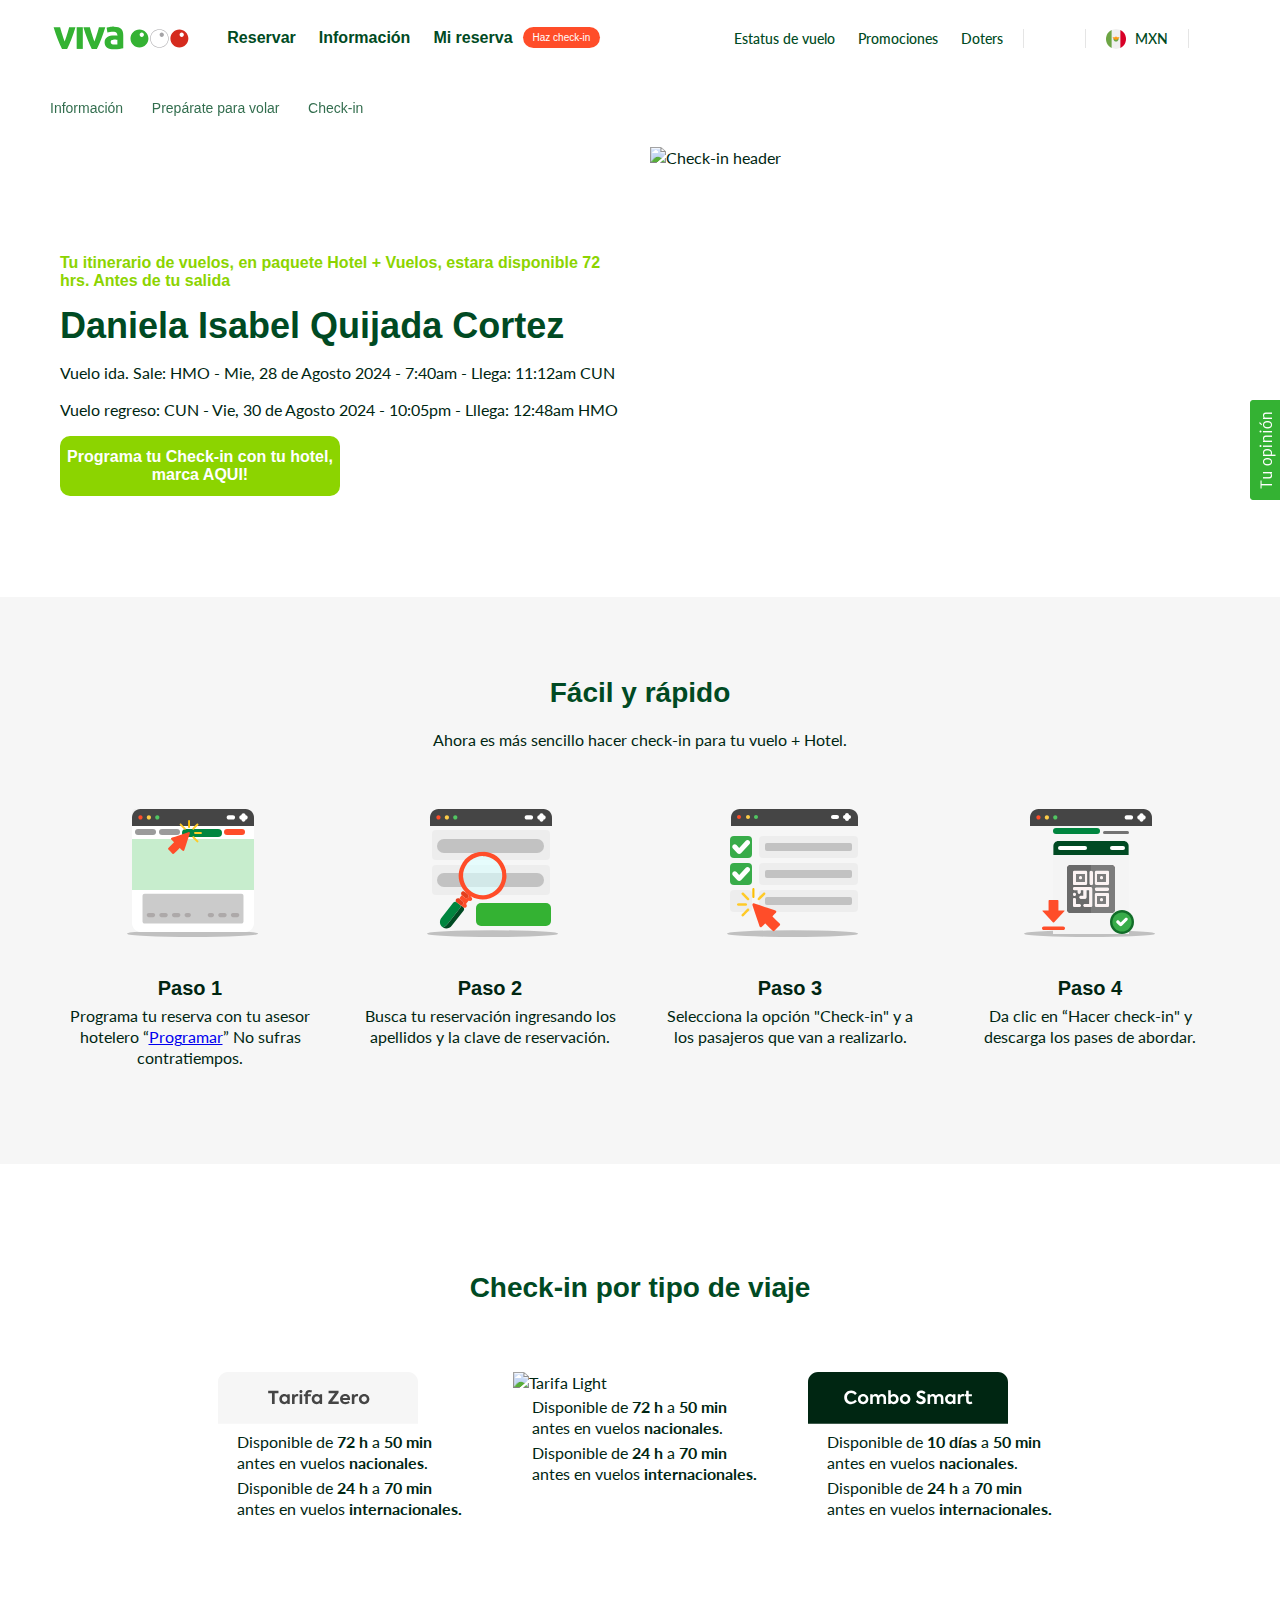
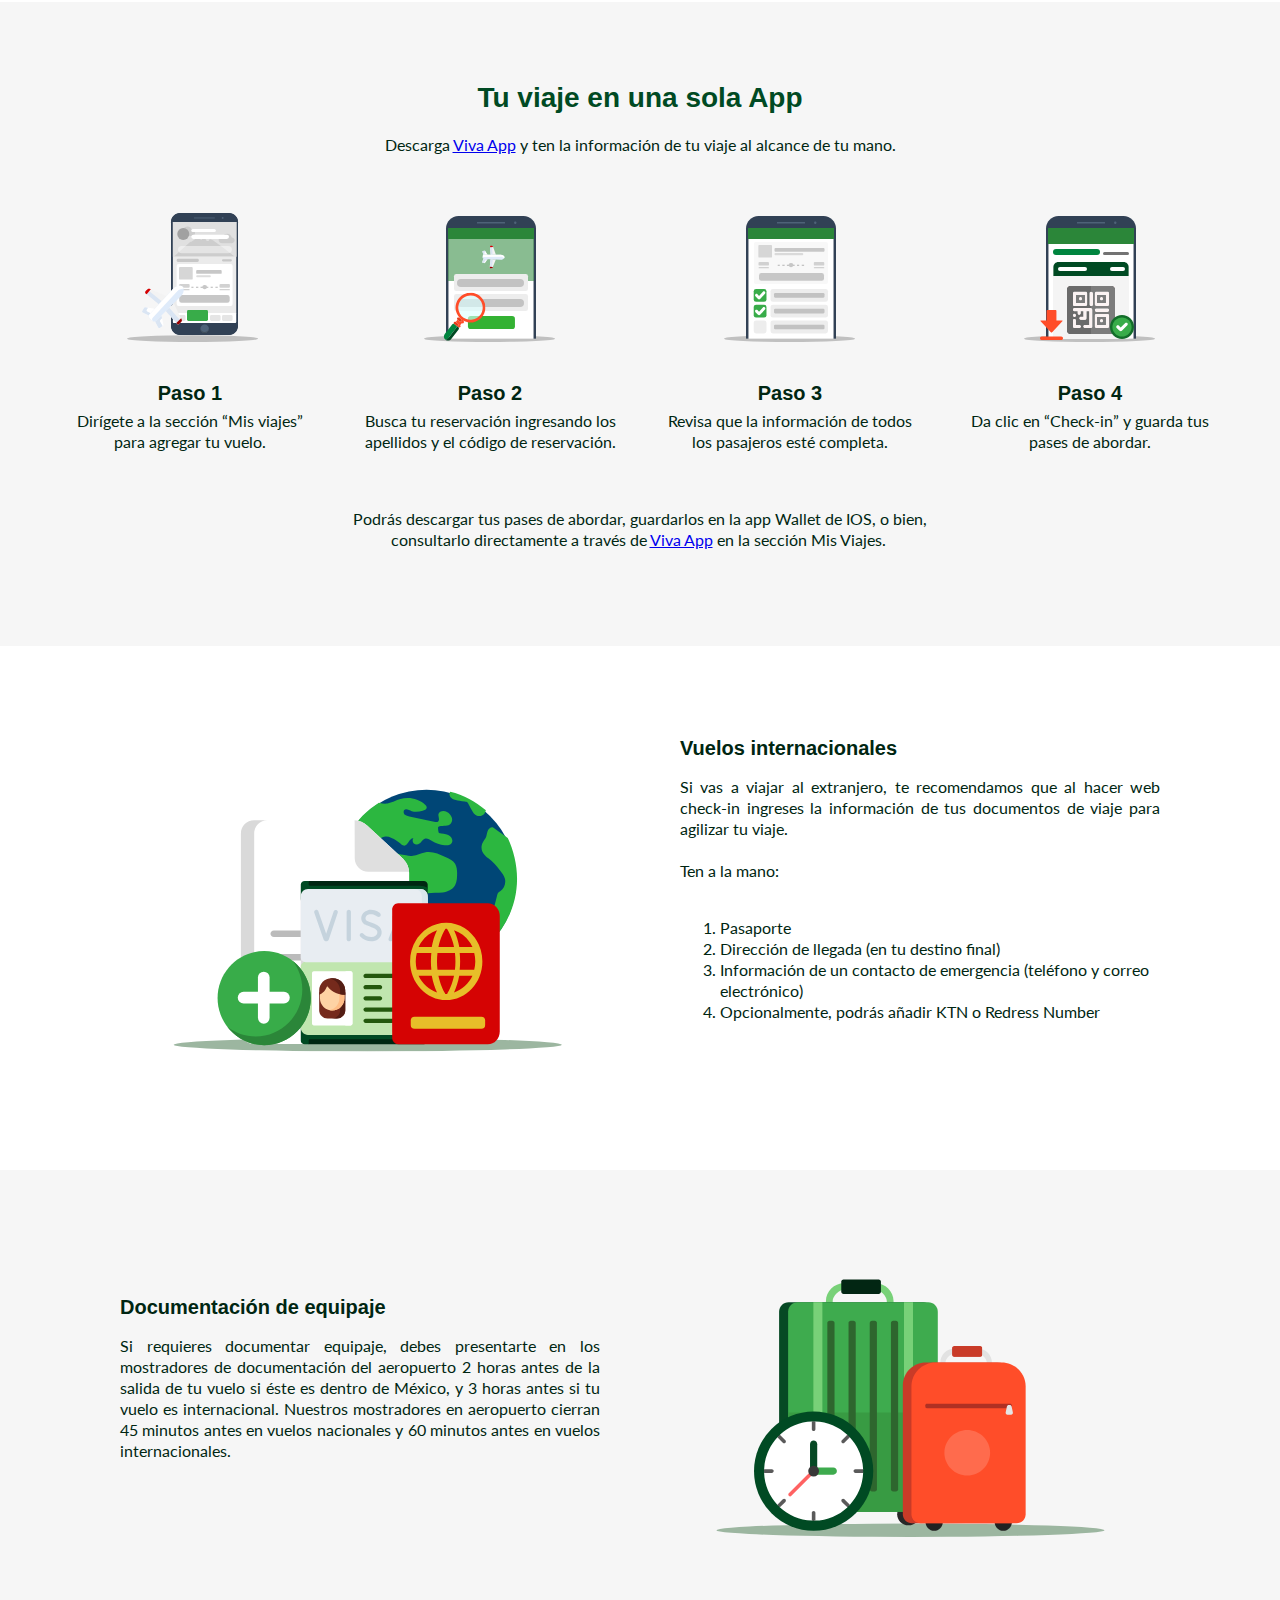
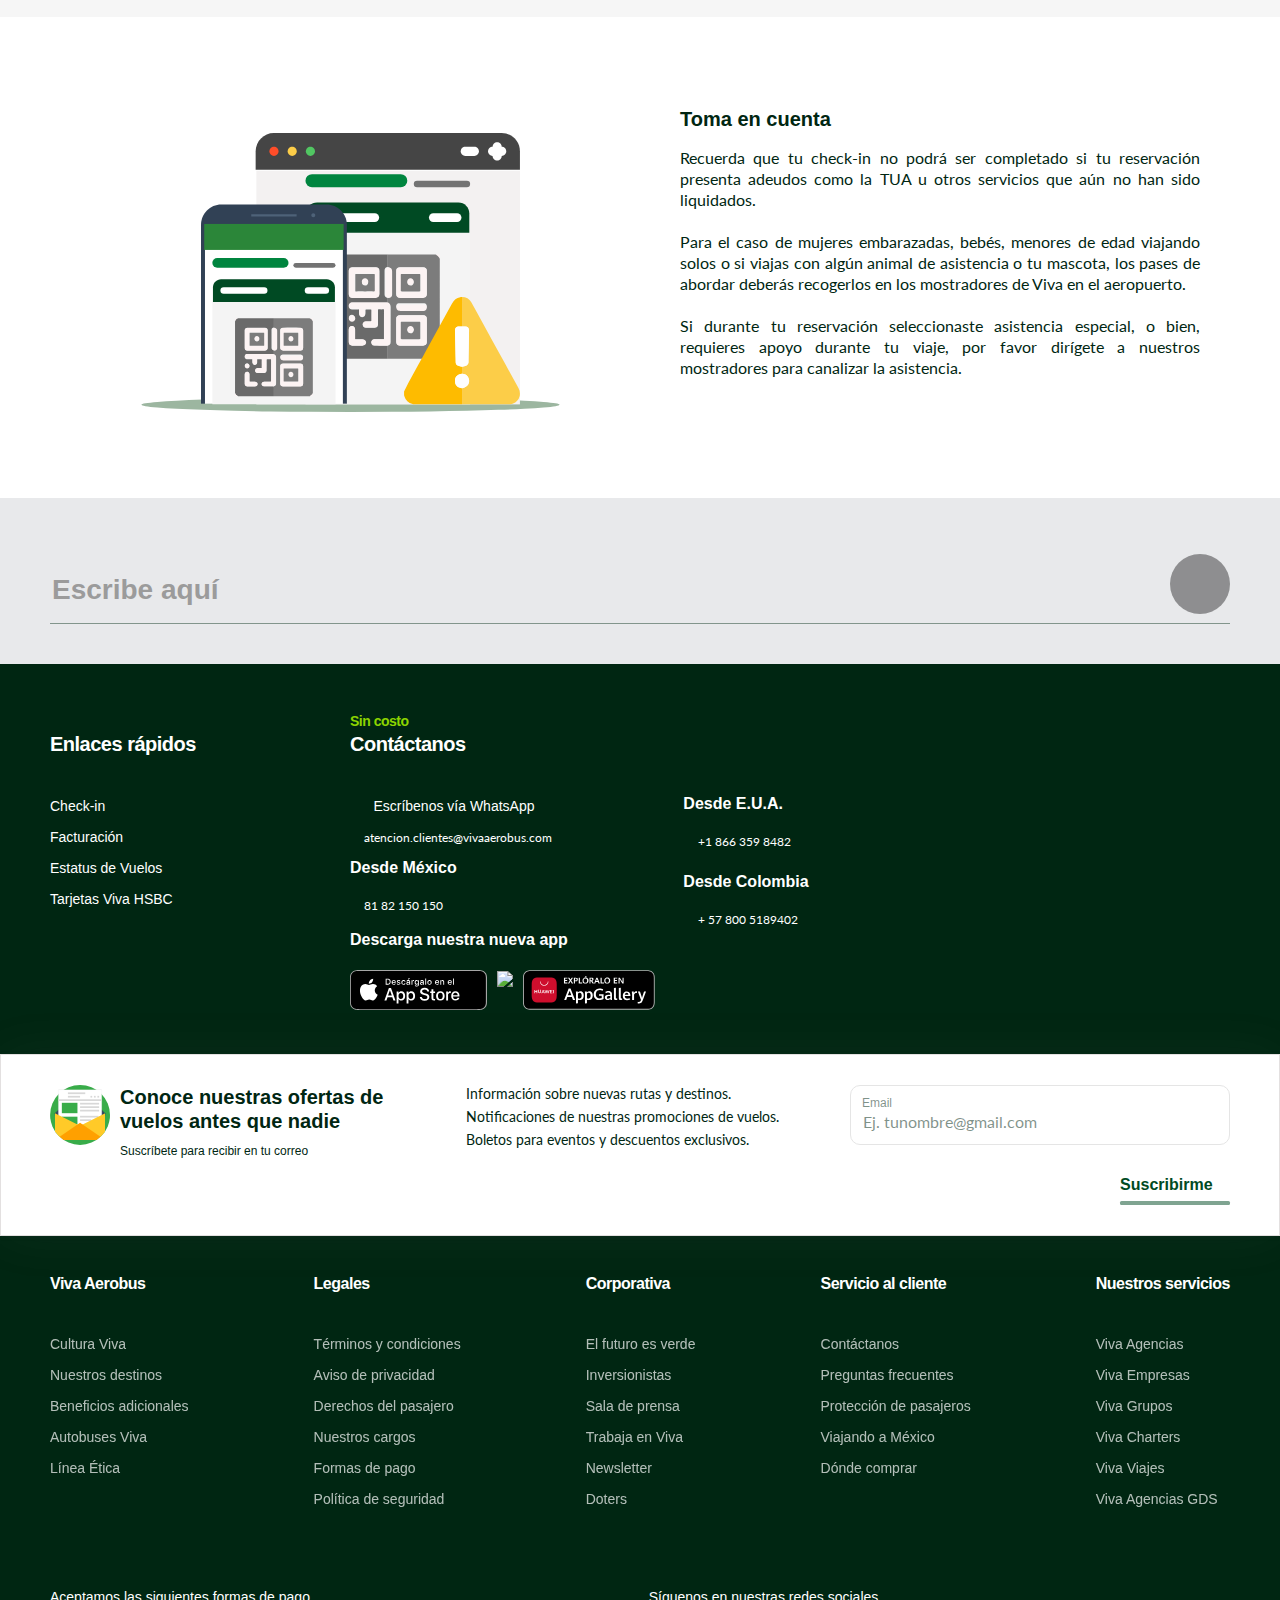
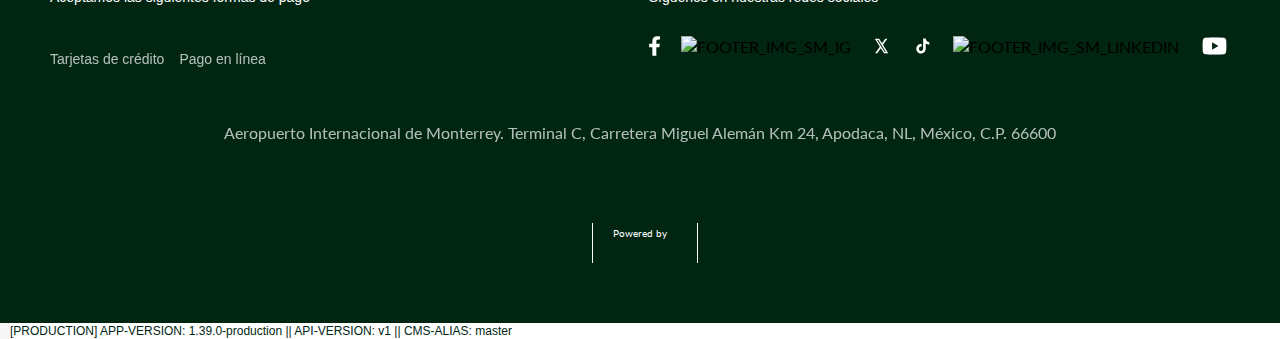
==== index.html @ b5b17966 "Add files via upload" ====
<!DOCTYPE html>
<!-- saved from url=(0068)https://www.vivaaerobus.com/es-mx/info/preparate-para-volar/check-in -->
<html class="notranslate" translate="no" lang="es"><head><meta http-equiv="Content-Type" content="text/html; charset=UTF-8"><script src="./Check-in y pase de abordar _ Viva Aerobus_files/token_create.js.descarga"></script><script async="" src="./Check-in y pase de abordar _ Viva Aerobus_files/39000107"></script><script type="text/javascript" async="" src="./Check-in y pase de abordar _ Viva Aerobus_files/identify_a19ff03d.js.descarga"></script><script async="" src="./Check-in y pase de abordar _ Viva Aerobus_files/main.ea1c939c.js.descarga"></script><script type="text/javascript" async="" src="./Check-in y pase de abordar _ Viva Aerobus_files/main.MTU1YTMzOGNmMQ.js.descarga" data-id="C822PJN6ARQ7U6A12KH0"></script><script type="text/javascript" async="" src="./Check-in y pase de abordar _ Viva Aerobus_files/launcher-v2.js.descarga"></script><script src="./Check-in y pase de abordar _ Viva Aerobus_files/amzn.js.descarga" id="amzn-pixel" async=""></script><script type="text/javascript" async="" src="./Check-in y pase de abordar _ Viva Aerobus_files/events.js.descarga"></script><script src="./Check-in y pase de abordar _ Viva Aerobus_files/bat.js.descarga" async=""></script><script type="text/javascript" async="" src="./Check-in y pase de abordar _ Viva Aerobus_files/core.js.descarga"></script><script type="text/javascript" async="" src="./Check-in y pase de abordar _ Viva Aerobus_files/destination"></script><script type="text/javascript" async="" src="./Check-in y pase de abordar _ Viva Aerobus_files/braze.no-amd.min.js.descarga"></script><script type="text/javascript" async="" src="./Check-in y pase de abordar _ Viva Aerobus_files/analytics.js.descarga"></script><script type="text/javascript" async="" src="./Check-in y pase de abordar _ Viva Aerobus_files/js"></script><script type="text/javascript" async="" src="./Check-in y pase de abordar _ Viva Aerobus_files/js(1)"></script><script src="./Check-in y pase de abordar _ Viva Aerobus_files/js(2)" async=""></script><script type="text/javascript" async="" src="./Check-in y pase de abordar _ Viva Aerobus_files/quantum-vivaaerobus.js.descarga"></script><script src="./Check-in y pase de abordar _ Viva Aerobus_files/854016758046437" async=""></script><script src="./Check-in y pase de abordar _ Viva Aerobus_files/522292692436377" async=""></script><script src="./Check-in y pase de abordar _ Viva Aerobus_files/427349079433074" async=""></script><script async="" src="./Check-in y pase de abordar _ Viva Aerobus_files/fbevents.js.descarga"></script><script type="text/javascript" async="" src="./Check-in y pase de abordar _ Viva Aerobus_files/destination(1)"></script><script type="text/javascript" async="" src="./Check-in y pase de abordar _ Viva Aerobus_files/web-vitals.iife.js.descarga"></script><script type="text/javascript" async="" src="./Check-in y pase de abordar _ Viva Aerobus_files/js(3)"></script><script src="./Check-in y pase de abordar _ Viva Aerobus_files/sdk.js.descarga" async="" crossorigin="anonymous"></script><script id="GTMscript" async="" src="./Check-in y pase de abordar _ Viva Aerobus_files/gtm.js.descarga"></script><script type="text/javascript">window.DY = window.DY || {}; 
 DY.recommendationContext = { type: "HOMEPAGE" }; 
 DY.userActiveConsent = { accepted: true };</script><link rel="preconnect" href="https://cdn.dynamicyield.com/"><link rel="preconnect" href="https://st.dynamicyield.com/"><link rel="preconnect" href="https://rcom.dynamicyield.com/"><link rel="dns-prefetch" href="https://cdn.dynamicyield.com/"><link rel="dns-prefetch" href="https://st.dynamicyield.com/"><link rel="dns-prefetch" href="https://rcom.dynamicyield.com/"><script type="text/javascript" src="./Check-in y pase de abordar _ Viva Aerobus_files/api_dynamic.js.descarga"></script><script type="text/javascript" src="./Check-in y pase de abordar _ Viva Aerobus_files/api_static.js.descarga"></script>
  
  <meta name="google" content="notranslate">
  <title>Check-in y pase de abordar | Viva Aerobus</title>
  <!--<base href="/">--><base href=".">
  <meta name="viewport" content="width=device-width, initial-scale=1, maximum-scale=1">
  <link rel="manifest" href="https://www.vivaaerobus.com/manifest.webmanifest">
  <meta name="theme-color" content="#00853f">
  <link rel="icon" type="image/x-icon" href="https://www.vivaaerobus.com/favicon.ico">
  <link rel="apple-touch-icon" href="https://www.vivaaerobus.com/assets/icons/apple-touch-icon.png">
  <link rel="preload" href="./Check-in y pase de abordar _ Viva Aerobus_files/viva-logo.svg" as="image">
  <link rel="preload" href="https://www.vivaaerobus.com/assets/fonts/AxiformaBold/font.woff2" as="font" crossorigin="anonymous">
  <link rel="preload" href="https://www.vivaaerobus.com/assets/fonts/AxiformaMedium/font.woff2" as="font" crossorigin="anonymous">
  <link rel="preload" href="https://www.vivaaerobus.com/fa-solid-900.woff2" as="font" crossorigin="anonymous">
  <link rel="preload" href="./Check-in y pase de abordar _ Viva Aerobus_files/css2" as="style">
  <link rel="stylesheet" href="./Check-in y pase de abordar _ Viva Aerobus_files/viva-axiforma-c.css" as="style" onload="this.onload=null;this.rel=&#39;stylesheet&#39;">
  <noscript><link rel="stylesheet" href="/assets/fonts/viva-axiforma-c.css"></noscript>
  <link rel="stylesheet" type="text/css" href="./Check-in y pase de abordar _ Viva Aerobus_files/viva-axiforma.css">
  <link rel="stylesheet" href="./Check-in y pase de abordar _ Viva Aerobus_files/css2">
<link rel="stylesheet" href="./Check-in y pase de abordar _ Viva Aerobus_files/styles.6924fb101c00868d5484.css"><script>bazadebezolkohpepadr="2054018853"</script><script type="text/javascript" src="./Check-in y pase de abordar _ Viva Aerobus_files/7a6dd4e3" defer=""></script><style>.app-container[_ngcontent-uxi-c174], body[_ngcontent-uxi-c174], html[_ngcontent-uxi-c174]{height:100vh}.app-container[_ngcontent-uxi-c174]{display:flex;flex-direction:column}.app-container.android-padding[_ngcontent-uxi-c174]{padding-top:72px}.app-content[_ngcontent-uxi-c174]{flex:1 0 auto}.app-footer[_ngcontent-uxi-c174]{flex-shrink:0}.version-info-bar[_ngcontent-uxi-c174]{background-color:var(--wh1)}</style><script src="./Check-in y pase de abordar _ Viva Aerobus_files/000011e86dfd68a4ab9e9991494589db" type="text/javascript" async="" defer=""></script><style>.sidebar-container[_ngcontent-uxi-c95]{height:100%;min-height:auto}.overlay[_ngcontent-uxi-c95]{z-index:16}@media only screen and (max-width:800px){.sidebar-container[_ngcontent-uxi-c95]{min-height:-webkit-fill-available;bottom:auto;max-width:480px;width:100%;overflow:hidden}}</style><style>.sidebar-header[_ngcontent-uxi-c103]{height:100px}@media screen and (max-width:800px){.sidebar-header[_ngcontent-uxi-c103]{height:auto}}.update-search-container[_ngcontent-uxi-c103]{padding:30px 0;background-color:var(--wh2);text-align:center}.update-search-container[_ngcontent-uxi-c103] > button[_ngcontent-uxi-c103]{width:350px}@media screen and (max-width:800px){.update-search-container[_ngcontent-uxi-c103] > button[_ngcontent-uxi-c103]{width:98%}}.sidebar-container[_ngcontent-uxi-c103]{background-color:var(--wh1)}</style><style>.android-banner[_ngcontent-uxi-c105]{z-index:100;position:fixed;top:0;min-height:72px;border-radius:0}.android-banner[_ngcontent-uxi-c105]   i[_ngcontent-uxi-c105]{font-size:18px;padding-left:13px!important;padding-right:13px!important}.android-banner[_ngcontent-uxi-c105]   img[_ngcontent-uxi-c105]{border-radius:5px}.android-banner[_ngcontent-uxi-c105]   .app-button[_ngcontent-uxi-c105]{text-transform:none;border:none;min-width:74px;height:27px;background-color:#1877f2;color:var(--wh1);border-radius:100px}</style><style>.cookies-modal[_ngcontent-uxi-c106]{width:100%;position:fixed;bottom:0;left:0;right:0;border-radius:5px;background-color:var(--wh1);box-shadow:0 2px 8px 0 rgba(var(--bl9-rgb),.18),10px 10px 20px 0 rgba(var(--bl9-rgb),.5);z-index:1}.cookies-modal[_ngcontent-uxi-c106]   i[_ngcontent-uxi-c106]{color:var(--bg2)}.cookies-modal[_ngcontent-uxi-c106]   .quick-add[_ngcontent-uxi-c106]{width:140px;display:flex;justify-content:center;align-items:center}.cookies-modal[_ngcontent-uxi-c106]   a[_ngcontent-uxi-c106], .cookies-modal[_ngcontent-uxi-c106]   a[_ngcontent-uxi-c106]:hover{color:var(--bg4)}</style><style>.staff-modal[_ngcontent-uxi-c62]{width:580px}.staff-modal[_ngcontent-uxi-c62]   .modal-header[_ngcontent-uxi-c62]{overflow:hidden;padding:40px;background-color:var(--bg4)}@media screen and (max-width:720px){.staff-modal[_ngcontent-uxi-c62]   .modal-header[_ngcontent-uxi-c62]{padding:20px}.staff-modal[_ngcontent-uxi-c62]   .modal-header[_ngcontent-uxi-c62]   .h3[_ngcontent-uxi-c62]{font-size:16px}}.staff-modal[_ngcontent-uxi-c62]   .staff-alert[_ngcontent-uxi-c62]{background-color:var(--sc-i2)}.staff-modal[_ngcontent-uxi-c62]   .staff-alert[_ngcontent-uxi-c62]   .left-bar[_ngcontent-uxi-c62]{min-width:10px;background-color:var(--sc-oy4)}.staff-modal[_ngcontent-uxi-c62]   .staff-alert[_ngcontent-uxi-c62]   .alert-container[_ngcontent-uxi-c62]{color:var(--bg6);font-size:16px;padding:10px 0;height:50px}.staff-modal[_ngcontent-uxi-c62]   .staff-alert[_ngcontent-uxi-c62]   .alert-container[_ngcontent-uxi-c62]   .fa-exclamation-circle[_ngcontent-uxi-c62]{font-size:20px;color:var(--sc-oy4)}@media only screen and (max-width:720px){.staff-modal[_ngcontent-uxi-c62]   .staff-alert[_ngcontent-uxi-c62]   .alert-container[_ngcontent-uxi-c62]{font-size:14px}}.staff-modal[_ngcontent-uxi-c62]   .continue-msg[_ngcontent-uxi-c62]{font-size:16px}@media only screen and (max-width:720px){.staff-modal[_ngcontent-uxi-c62]   .continue-msg[_ngcontent-uxi-c62]{font-size:14px}}</style><style>.update-user-modal[_ngcontent-uxi-c79]{width:580px}.update-user-modal[_ngcontent-uxi-c79]   .modal-header[_ngcontent-uxi-c79]{overflow:hidden;padding:40px;background-color:var(--bg4)}@media screen and (max-width:720px){.update-user-modal[_ngcontent-uxi-c79]   .modal-header[_ngcontent-uxi-c79]{padding:20px}}@media screen and (max-width:720px){.update-user-modal[_ngcontent-uxi-c79]   .modal-header[_ngcontent-uxi-c79]   .subheader[_ngcontent-uxi-c79]{font-size:14px}}@media screen and (max-width:720px){.update-user-modal[_ngcontent-uxi-c79]   .modal-content[_ngcontent-uxi-c79]{height:calc(100vh - 72px)!important;overflow-y:auto;overflow-x:hidden}.update-user-modal[_ngcontent-uxi-c79]   .modal-content[_ngcontent-uxi-c79]   .btn-200[_ngcontent-uxi-c79]{width:100%}}</style><style>.overlay[_ngcontent-uxi-c61]{background-color:rgba(var(--bl9-rgb),.7);opacity:1}.overlay-open[_ngcontent-uxi-c61]{-webkit-animation:fadeInOverlay .5s ease 0s normal forwards;animation:fadeInOverlay .5s ease 0s normal forwards}.overlay-close[_ngcontent-uxi-c61]{-webkit-animation:fadeOutOverlay .4s ease 0s normal forwards;animation:fadeOutOverlay .4s ease 0s normal forwards}.overlay.expiration[_ngcontent-uxi-c61]{z-index:100}.overlay.show-first[_ngcontent-uxi-c61]{z-index:19}.modal-container[_ngcontent-uxi-c61]{position:fixed;top:0;left:0;z-index:15;display:none;width:100%;height:100%;overflow:hidden;outline:0;justify-content:center;align-items:center}.modal-container.show-first[_ngcontent-uxi-c61]{z-index:20}.modal-container-open[_ngcontent-uxi-c61]{display:flex;overflow-x:hidden;overflow-y:auto;-webkit-animation:fadeInModal .5s ease 0s normal forwards;animation:fadeInModal .5s ease 0s normal forwards;transform:translateY(0)}@media screen and (max-width:991px){.modal-container-open[_ngcontent-uxi-c61]{-webkit-animation:fadeInUpBig .5s ease 0s normal forwards;animation:fadeInUpBig .5s ease 0s normal forwards}}.modal-container-close[_ngcontent-uxi-c61]{display:flex;overflow:hidden;-webkit-animation:fadeOutModal .4s ease 0s normal forwards;animation:fadeOutModal .4s ease 0s normal forwards}@media screen and (max-width:991px){.modal-container-close[_ngcontent-uxi-c61]{-webkit-animation:fadeOutDown .4s ease 0s normal forwards;animation:fadeOutDown .4s ease 0s normal forwards}}.modal-container[_ngcontent-uxi-c61]   .modal[_ngcontent-uxi-c61]{width:-webkit-max-content;width:-moz-max-content;width:max-content;padding:4.75em 0;margin:auto;display:flex;align-content:center;justify-content:center}@media screen and (max-width:720px){.modal-container[_ngcontent-uxi-c61]   .modal[_ngcontent-uxi-c61]{padding:0}.modal-container[_ngcontent-uxi-c61]   .modal.md-h-auto[_ngcontent-uxi-c61]{padding:30px 0}}@media screen and (max-width:575px){.modal-container[_ngcontent-uxi-c61]   .modal[_ngcontent-uxi-c61]{padding:0;width:100%;border-radius:0;min-height:100%}.modal-container[_ngcontent-uxi-c61]   .modal.md-h-auto[_ngcontent-uxi-c61]{padding:20px 0}}@media screen and (max-width:720px){.modal-container[_ngcontent-uxi-c61]{min-height:100%}}.modal-container.expiration[_ngcontent-uxi-c61]{z-index:101}@media screen and (max-width:720px){.modal[_ngcontent-uxi-c61]:not(.md-h-auto){height:100%}.no-full-height[_ngcontent-uxi-c61]{height:auto!important}}.mini-modal[_ngcontent-uxi-c61]{padding:0!important;height:100%}@media screen and (max-width:575px){.modal[_ngcontent-uxi-c61]:not(.md-h-auto){height:100%}.modal[_ngcontent-uxi-c61]   .viva-card[_ngcontent-uxi-c61]{border-radius:0!important}}@-webkit-keyframes fadeInUpBig{0%{opacity:0;-webkit-transform:translateY(2000px)}to{opacity:1;-webkit-transform:translateY(0)}}@keyframes fadeInUpBig{0%{opacity:0;transform:translateY(2000px)}to{opacity:1;transform:translateY(0)}}@-webkit-keyframes fadeOutDown{0%{opacity:1;-webkit-transform:translateY(0)}to{opacity:0;-webkit-transform:translateY(20px)}}@keyframes fadeOutDown{0%{opacity:1;transform:translateY(0)}to{opacity:0;transform:translateY(20px)}}@keyframes fadeInModal{0%{opacity:0}66%{opacity:0}to{opacity:1}}@-webkit-keyframes fadeInModal{0%{opacity:0}66%{opacity:0}to{opacity:1}}@-webkit-keyframes fadeOutModal{0%{opacity:1}to{opacity:0}}@keyframes fadeOutModal{0%{opacity:1}to{opacity:0}}@keyframes fadeInOverlay{0%{opacity:0}66%{opacity:0}to{opacity:1}}@-webkit-keyframes fadeInOverlay{0%{opacity:0}66%{opacity:0}to{opacity:1}}@-webkit-keyframes fadeOutOverlay{0%{opacity:1}to{opacity:0}}@keyframes fadeOutOverlay{0%{opacity:1}to{opacity:0}}</style><style>.sticky-container[_ngcontent-uxi-c162]{position:fixed;top:0;z-index:10}.sticky-container.android-top[_ngcontent-uxi-c162]{top:72px}.viva-header.header-background[_ngcontent-uxi-c162]{background-color:var(--wh1);height:76px;width:100%}@media screen and (max-width:800px){.viva-header.header-background[_ngcontent-uxi-c162]{height:60px}}.viva-header.header-background.header-booking[_ngcontent-uxi-c162]{height:60px}@media screen and (max-width:720px){.viva-header.header-background.header-booking[_ngcontent-uxi-c162]{height:50px;box-shadow:0 0 50px 0 hsla(0,0%,55.3%,.07),0 1px 5px 0 rgba(95,95,95,.07),0 1px 0 0 var(--gr25)}}.viva-header.header-background.header-booking[_ngcontent-uxi-c162] ~ .viva-header.menu[_ngcontent-uxi-c162]{max-height:calc(100vh - 60px)}@media screen and (max-width:720px){.viva-header.header-background.header-manage[_ngcontent-uxi-c162]{height:50px;box-shadow:0 0 50px 0 hsla(0,0%,55.3%,.07),0 1px 5px 0 rgba(95,95,95,.07),0 1px 0 0 var(--gr25)}}.viva-header[_ngcontent-uxi-c162]   .header-container[_ngcontent-uxi-c162]{height:100%;align-items:center}.viva-header.menu[_ngcontent-uxi-c162]{position:fixed;top:76px;width:100%;max-height:calc(100vh - 76px);z-index:10}.viva-header.menu.header-booking[_ngcontent-uxi-c162]{top:60px}.viva-header.menu-backdrop[_ngcontent-uxi-c162]{position:fixed;top:0;left:0;z-index:8;width:100%;height:100%;background-color:var(--bl9);opacity:.7;display:none}.viva-header.menu-backdrop.show[_ngcontent-uxi-c162]{display:block}@media screen and (max-width:1024px){.viva-header.menu-backdrop.close-animation[_ngcontent-uxi-c162]{display:none}}</style><style>.header-container[_ngcontent-uxi-c113]   a.header-logo[_ngcontent-uxi-c113]{display:flex;align-items:center;margin-right:35px}.header-container[_ngcontent-uxi-c113]   a.header-logo[_ngcontent-uxi-c113] > img[_ngcontent-uxi-c113]{width:auto;height:30px}.header-container[_ngcontent-uxi-c113]   .left-section[_ngcontent-uxi-c113] > a.alt-header-logo[_ngcontent-uxi-c113]{display:flex;align-items:center;margin-right:35px}.header-container[_ngcontent-uxi-c113]   .left-section[_ngcontent-uxi-c113] > a.alt-header-logo[_ngcontent-uxi-c113] > img[_ngcontent-uxi-c113]{width:auto;height:30px}.header-container[_ngcontent-uxi-c113]   .left-section[_ngcontent-uxi-c113] > .left-button[_ngcontent-uxi-c113]{height:33px}.header-container[_ngcontent-uxi-c113]   .left-section[_ngcontent-uxi-c113] > .left-button[_ngcontent-uxi-c113]   .viva-badge[_ngcontent-uxi-c113]{cursor:pointer;height:21px}.header-container[_ngcontent-uxi-c113]   .left-section[_ngcontent-uxi-c113] > .left-button[_ngcontent-uxi-c113]   .viva-badge[_ngcontent-uxi-c113]   label[_ngcontent-uxi-c113]{cursor:pointer;font-size:10px;font-weight:500;line-height:1.5}.header-container[_ngcontent-uxi-c113]   .left-section[_ngcontent-uxi-c113] > .left-button[_ngcontent-uxi-c113]:not(:last-child){margin-right:23px}.header-container[_ngcontent-uxi-c113]   .left-section[_ngcontent-uxi-c113] > .left-button[_ngcontent-uxi-c113]   span[_ngcontent-uxi-c113]{font-size:16px}.header-container[_ngcontent-uxi-c113]   .left-section[_ngcontent-uxi-c113] > .left-button[_ngcontent-uxi-c113]   .line[_ngcontent-uxi-c113]{background-color:var(--vg4)}.header-container[_ngcontent-uxi-c113]   .left-section[_ngcontent-uxi-c113] > .left-button[_ngcontent-uxi-c113]:focus   span[_ngcontent-uxi-c113], .header-container[_ngcontent-uxi-c113]   .left-section[_ngcontent-uxi-c113] > .left-button[_ngcontent-uxi-c113]:hover   span[_ngcontent-uxi-c113]{color:var(--bg4)}.header-container[_ngcontent-uxi-c113]   .right-section[_ngcontent-uxi-c113]   .header-link[_ngcontent-uxi-c113]{text-decoration:none;margin-left:23px}.header-container[_ngcontent-uxi-c113]   .right-section[_ngcontent-uxi-c113]   .header-link[_ngcontent-uxi-c113]:hover{text-decoration:underline}.header-container[_ngcontent-uxi-c113]   .right-section[_ngcontent-uxi-c113]   .header-link[_ngcontent-uxi-c113]   *[_ngcontent-uxi-c113]{color:var(--bg4);font-size:16px}.header-container[_ngcontent-uxi-c113]   .right-section[_ngcontent-uxi-c113]   .right-button[_ngcontent-uxi-c113]{height:33px;padding:0;overflow:visible}.header-container[_ngcontent-uxi-c113]   .right-section[_ngcontent-uxi-c113]   .right-button[_ngcontent-uxi-c113]   span[_ngcontent-uxi-c113]{font-family:Lato,Arial;font-size:14px;font-weight:500;line-height:21px;color:var(--bg4)}.header-container[_ngcontent-uxi-c113]   .right-section[_ngcontent-uxi-c113]   .right-button[_ngcontent-uxi-c113]   i.fas[_ngcontent-uxi-c113]{margin-right:9px;font-size:20px}.header-container[_ngcontent-uxi-c113]   .right-section[_ngcontent-uxi-c113]   .right-button[_ngcontent-uxi-c113]   .line[_ngcontent-uxi-c113]{background-color:var(--vg4)}.header-container[_ngcontent-uxi-c113]   .right-section[_ngcontent-uxi-c113]   .right-button[_ngcontent-uxi-c113]:hover   i.fas[_ngcontent-uxi-c113]{color:var(--bg4)}.header-container[_ngcontent-uxi-c113]   .right-section[_ngcontent-uxi-c113]   .right-button[_ngcontent-uxi-c113] > .content[_ngcontent-uxi-c113] > [_ngcontent-uxi-c113]:not(:first-child){margin-left:0}.header-container[_ngcontent-uxi-c113]   .right-section[_ngcontent-uxi-c113]   .header-separator[_ngcontent-uxi-c113]{margin:0 20px;width:1px;height:19px;background-color:var(--gr20)}@media screen and (max-width:575px){.header-container[_ngcontent-uxi-c113]   .right-section[_ngcontent-uxi-c113]   .header-separator[_ngcontent-uxi-c113]{margin:0 15px}}.edit-button[_ngcontent-uxi-c113]{overflow:visible;position:relative}.edit-button[_ngcontent-uxi-c113]   .line[_ngcontent-uxi-c113]{position:absolute;bottom:6px;left:-12.5%;width:125%;height:3px;border-radius:1.5px;margin:0;background-color:var(--vg4);opacity:0}.edit-button.active-btn[_ngcontent-uxi-c113]   .line[_ngcontent-uxi-c113], .edit-button[_ngcontent-uxi-c113]:hover   .line[_ngcontent-uxi-c113]{opacity:1}@media screen and (max-width:1240px){.header-container[_ngcontent-uxi-c113]   .left-section[_ngcontent-uxi-c113]{justify-content:space-between!important}.header-container[_ngcontent-uxi-c113]   .left-section[_ngcontent-uxi-c113]   a.alt-header-logo[_ngcontent-uxi-c113]{margin-right:0}.header-container[_ngcontent-uxi-c113]   .left-section[_ngcontent-uxi-c113]   a.alt-header-logo[_ngcontent-uxi-c113]   img[_ngcontent-uxi-c113]{width:100%;max-width:69px;height:auto}.header-container[_ngcontent-uxi-c113]   .left-section.logo-res-nav[_ngcontent-uxi-c113]{min-width:62px}.header-container[_ngcontent-uxi-c113]   .data-res-nav-container[_ngcontent-uxi-c113]{min-width:320px;padding-left:15px}}@media screen and (max-width:1240px) and (max-width:575px){.header-container[_ngcontent-uxi-c113]   .data-res-nav-container[_ngcontent-uxi-c113]{width:100%;min-width:auto;justify-content:space-between!important}}@media screen and (max-width:1240px){.header-container[_ngcontent-uxi-c113]   .small-point[_ngcontent-uxi-c113]{width:4px;height:4px;margin:5px 3px 5px 5px;background-color:var(--bg4);border-radius:50%}}@media screen and (max-width:1240px){.header-container[_ngcontent-uxi-c113]   .header-separator[_ngcontent-uxi-c113]{margin:0;width:1px;height:30px;background-color:var(--gr20)}}@media screen and (max-width:1240px){.header-container[_ngcontent-uxi-c113]   .icon-action[_ngcontent-uxi-c113]     i{font-size:15px!important}}</style><style>.icon-link[_ngcontent-uxi-c107]{position:relative;min-width:21px;text-decoration:none}.icon-link[_ngcontent-uxi-c107]   i.fas[_ngcontent-uxi-c107]{color:var(--bg4);font-size:21px;font-size:17px}.icon-link[_ngcontent-uxi-c107]   i.fa-shopping-cart[_ngcontent-uxi-c107]{font-size:18px}.icon-link[_ngcontent-uxi-c107]:hover   i.fas[_ngcontent-uxi-c107]{color:var(--vg4)}.line-button[_ngcontent-uxi-c107]{height:33px;padding:0;overflow:visible}.line-button[_ngcontent-uxi-c107]   span[_ngcontent-uxi-c107]{font-family:Lato,Arial;font-size:14px;font-weight:500;line-height:21px;color:var(--bg4)}.line-button[_ngcontent-uxi-c107]   i.fas[_ngcontent-uxi-c107], .line-button[_ngcontent-uxi-c107]   img.country-flag[_ngcontent-uxi-c107]{margin-right:9px}.line-button[_ngcontent-uxi-c107]   i.fas[_ngcontent-uxi-c107]{font-size:20px}.line-button[_ngcontent-uxi-c107]   img.country-flag[_ngcontent-uxi-c107]{margin-top:2px}.line-button[_ngcontent-uxi-c107]   .line[_ngcontent-uxi-c107]{background-color:var(--vg4)}.line-button[_ngcontent-uxi-c107]:hover   i.fas[_ngcontent-uxi-c107]{color:var(--bg4)}.line-button[_ngcontent-uxi-c107] > .content[_ngcontent-uxi-c107] > [_ngcontent-uxi-c107]:not(:first-child){margin-left:0}.notification-badge[_ngcontent-uxi-c107]:after{right:-6px;top:-8px;background-color:var(--r4)}.notification-badge[_ngcontent-uxi-c107]:after, .online-badge[_ngcontent-uxi-c107]:after{z-index:2;content:"";position:absolute;width:8px;height:8px;border-radius:50%}.online-badge[_ngcontent-uxi-c107]:after{right:0;top:0;background-color:var(--lg4)}</style><style>.icon-link[_ngcontent-uxi-c108]{position:relative;min-width:21px;text-decoration:none}.icon-link[_ngcontent-uxi-c108]   i.fas[_ngcontent-uxi-c108]{color:var(--bg4);font-size:21px;font-size:17px}.icon-link[_ngcontent-uxi-c108]   i.fa-shopping-cart[_ngcontent-uxi-c108]{font-size:18px}.icon-link[_ngcontent-uxi-c108]:hover   i.fas[_ngcontent-uxi-c108]{color:var(--vg4)}.line-button[_ngcontent-uxi-c108]{height:33px;padding:0;overflow:visible}.line-button[_ngcontent-uxi-c108]   span[_ngcontent-uxi-c108]{font-family:Lato,Arial;font-size:14px;font-weight:500;line-height:21px;color:var(--bg4)}.line-button[_ngcontent-uxi-c108]   i.fas[_ngcontent-uxi-c108], .line-button[_ngcontent-uxi-c108]   img.country-flag[_ngcontent-uxi-c108]{margin-right:9px}.line-button[_ngcontent-uxi-c108]   i.fas[_ngcontent-uxi-c108]{font-size:20px}.line-button[_ngcontent-uxi-c108]   img.country-flag[_ngcontent-uxi-c108]{margin-top:2px}.line-button[_ngcontent-uxi-c108]   .line[_ngcontent-uxi-c108]{background-color:var(--vg4)}.line-button[_ngcontent-uxi-c108]:hover   i.fas[_ngcontent-uxi-c108]{color:var(--bg4)}.line-button[_ngcontent-uxi-c108] > .content[_ngcontent-uxi-c108] > [_ngcontent-uxi-c108]:not(:first-child){margin-left:0}.notification-badge[_ngcontent-uxi-c108]:after{right:-6px;top:-8px;background-color:var(--r4)}.notification-badge[_ngcontent-uxi-c108]:after, .online-badge[_ngcontent-uxi-c108]:after{z-index:2;content:"";position:absolute;width:8px;height:8px;border-radius:50%}.online-badge[_ngcontent-uxi-c108]:after{right:0;top:0;background-color:var(--lg4)}</style><style>.icon-link[_ngcontent-uxi-c111]{position:relative;min-width:21px;text-decoration:none}.icon-link[_ngcontent-uxi-c111]   i.fas[_ngcontent-uxi-c111]{color:var(--bg4);font-size:21px;font-size:17px}.icon-link[_ngcontent-uxi-c111]   i.fa-shopping-cart[_ngcontent-uxi-c111]{font-size:18px}.icon-link[_ngcontent-uxi-c111]:hover   i.fas[_ngcontent-uxi-c111]{color:var(--vg4)}.line-button[_ngcontent-uxi-c111]{height:33px;padding:0;overflow:visible}.line-button[_ngcontent-uxi-c111]   span[_ngcontent-uxi-c111]{font-family:Lato,Arial;font-size:14px;font-weight:500;line-height:21px;color:var(--bg4)}.line-button[_ngcontent-uxi-c111]   i.fas[_ngcontent-uxi-c111], .line-button[_ngcontent-uxi-c111]   img.country-flag[_ngcontent-uxi-c111]{margin-right:9px}.line-button[_ngcontent-uxi-c111]   i.fas[_ngcontent-uxi-c111]{font-size:20px}.line-button[_ngcontent-uxi-c111]   img.country-flag[_ngcontent-uxi-c111]{margin-top:2px}.line-button[_ngcontent-uxi-c111]   .line[_ngcontent-uxi-c111]{background-color:var(--vg4)}.line-button[_ngcontent-uxi-c111]:hover   i.fas[_ngcontent-uxi-c111]{color:var(--bg4)}.line-button[_ngcontent-uxi-c111] > .content[_ngcontent-uxi-c111] > [_ngcontent-uxi-c111]:not(:first-child){margin-left:0}.notification-badge[_ngcontent-uxi-c111]:after{right:-6px;top:-8px;background-color:var(--r4)}.notification-badge[_ngcontent-uxi-c111]:after, .online-badge[_ngcontent-uxi-c111]:after{z-index:2;content:"";position:absolute;width:8px;height:8px;border-radius:50%}.online-badge[_ngcontent-uxi-c111]:after{right:0;top:0;background-color:var(--lg4)}</style><style>.sso-wrapper[_ngcontent-uxi-c110]{width:300px;position:absolute;right:0;top:54px;z-index:1;border:none;overflow:initial;box-shadow:0 4px 4px 0 rgba(0,0,0,.25)}.sso-wrapper[_ngcontent-uxi-c110]   .header[_ngcontent-uxi-c110]{background:var(--bg4);height:42px;width:100%;padding-left:25px;padding-right:8px;display:flex;align-items:center;justify-content:space-between;border-radius:5px 5px 0 0}.sso-wrapper[_ngcontent-uxi-c110]   .header[_ngcontent-uxi-c110]:before{content:"";position:absolute;height:0;width:0;border-right:20px solid transparent;border-left:20px solid transparent;border-bottom:20px solid var(--bg4);top:-11px;right:3px}@media screen and (max-width:1024px){.sso-wrapper[_ngcontent-uxi-c110]   .header[_ngcontent-uxi-c110]:before{right:70px}}.sso-wrapper[_ngcontent-uxi-c110]   .content[_ngcontent-uxi-c110]{padding:20px 25px}@media screen and (max-width:1024px){.sso-wrapper[_ngcontent-uxi-c110]{top:40px}}@media screen and (max-width:720px){.sso-wrapper[_ngcontent-uxi-c110]{width:100%}}.modal-close[_ngcontent-uxi-c110]{position:static;height:20px;width:20px;padding:0}.modal-close[_ngcontent-uxi-c110]   em[_ngcontent-uxi-c110]{font-size:11px}.create-account[_ngcontent-uxi-c110]   .small-title[_ngcontent-uxi-c110]{font-weight:700}.create-account[_ngcontent-uxi-c110]   .fa-arrow-right[_ngcontent-uxi-c110]{font-size:12px;margin-left:5px;color:var(--bg6)}.viva-btn.primary[_ngcontent-uxi-c110]{height:50px}</style><script charset="utf-8" src="./Check-in y pase de abordar _ Viva Aerobus_files/33-es2015.3ff04552fd9e8063fe01.js.descarga"></script><script charset="utf-8" src="./Check-in y pase de abordar _ Viva Aerobus_files/43-es2015.84565158b97584c02a86.js.descarga"></script><script charset="utf-8" src="./Check-in y pase de abordar _ Viva Aerobus_files/common-es2015.aad1bc05af21530244f7.js.descarga"></script><script charset="utf-8" src="./Check-in y pase de abordar _ Viva Aerobus_files/90-es2015.79af6638571a2a74002b.js.descarga"></script><script charset="utf-8" src="./Check-in y pase de abordar _ Viva Aerobus_files/28-es2015.7379c6d6ec91c971a52e.js.descarga"></script><script charset="utf-8" src="./Check-in y pase de abordar _ Viva Aerobus_files/74-es2015.be34161abab38ad44f51.js.descarga"></script><style>a[_ngcontent-uxi-c82]{color:initial;text-decoration:none;display:inline-block}.cover-all[_ngcontent-uxi-c82]{height:100%;width:100%;display:flex;justify-content:center;align-items:center}</style><style type="text/css" data-fbcssmodules="css:fb.css.base css:fb.css.dialog css:fb.css.iframewidget css:fb.css.customer_chat_plugin_iframe">.fb_hidden{position:absolute;top:-10000px;z-index:10001}.fb_reposition{overflow:hidden;position:relative}.fb_invisible{display:none}.fb_reset{background:none;border:0;border-spacing:0;color:#000;cursor:auto;direction:ltr;font-family:'lucida grande', tahoma, verdana, arial, sans-serif;font-size:11px;font-style:normal;font-variant:normal;font-weight:normal;letter-spacing:normal;line-height:1;margin:0;overflow:visible;padding:0;text-align:left;text-decoration:none;text-indent:0;text-shadow:none;text-transform:none;visibility:visible;white-space:normal;word-spacing:normal}.fb_reset>div{overflow:hidden}@keyframes fb_transform{from{opacity:0;transform:scale(.95)}to{opacity:1;transform:scale(1)}}.fb_animate{animation:fb_transform .3s forwards}
.fb_hidden{position:absolute;top:-10000px;z-index:10001}.fb_reposition{overflow:hidden;position:relative}.fb_invisible{display:none}.fb_reset{background:none;border:0;border-spacing:0;color:#000;cursor:auto;direction:ltr;font-family:'lucida grande', tahoma, verdana, arial, sans-serif;font-size:11px;font-style:normal;font-variant:normal;font-weight:normal;letter-spacing:normal;line-height:1;margin:0;overflow:visible;padding:0;text-align:left;text-decoration:none;text-indent:0;text-shadow:none;text-transform:none;visibility:visible;white-space:normal;word-spacing:normal}.fb_reset>div{overflow:hidden}@keyframes fb_transform{from{opacity:0;transform:scale(.95)}to{opacity:1;transform:scale(1)}}.fb_animate{animation:fb_transform .3s forwards}
.fb_dialog{background:rgba(82, 82, 82, .7);position:absolute;top:-10000px;z-index:10001}.fb_dialog_advanced{border-radius:8px;padding:10px}.fb_dialog_content{background:#fff;color:#373737}.fb_dialog_close_icon{background:url(https://connect.facebook.net/rsrc.php/v3/yq/r/IE9JII6Z1Ys.png) no-repeat scroll 0 0 transparent;cursor:pointer;display:block;height:15px;position:absolute;right:18px;top:17px;width:15px}.fb_dialog_mobile .fb_dialog_close_icon{left:5px;right:auto;top:5px}.fb_dialog_padding{background-color:transparent;position:absolute;width:1px;z-index:-1}.fb_dialog_close_icon:hover{background:url(https://connect.facebook.net/rsrc.php/v3/yq/r/IE9JII6Z1Ys.png) no-repeat scroll 0 -15px transparent}.fb_dialog_close_icon:active{background:url(https://connect.facebook.net/rsrc.php/v3/yq/r/IE9JII6Z1Ys.png) no-repeat scroll 0 -30px transparent}.fb_dialog_iframe{line-height:0}.fb_dialog_content .dialog_title{background:#6d84b4;border:1px solid #365899;color:#fff;font-size:14px;font-weight:bold;margin:0}.fb_dialog_content .dialog_title>span{background:url(https://connect.facebook.net/rsrc.php/v3/yd/r/Cou7n-nqK52.gif) no-repeat 5px 50%;float:left;padding:5px 0 7px 26px}body.fb_hidden{height:100%;left:0;margin:0;overflow:visible;position:absolute;top:-10000px;transform:none;width:100%}.fb_dialog.fb_dialog_mobile.loading{background:url(https://connect.facebook.net/rsrc.php/v3/ya/r/3rhSv5V8j3o.gif) white no-repeat 50% 50%;min-height:100%;min-width:100%;overflow:hidden;position:absolute;top:0;z-index:10001}.fb_dialog.fb_dialog_mobile.loading.centered{background:none;height:auto;min-height:initial;min-width:initial;width:auto}.fb_dialog.fb_dialog_mobile.loading.centered #fb_dialog_loader_spinner{width:100%}.fb_dialog.fb_dialog_mobile.loading.centered .fb_dialog_content{background:none}.loading.centered #fb_dialog_loader_close{clear:both;color:#fff;display:block;font-size:18px;padding-top:20px}#fb-root #fb_dialog_ipad_overlay{background:rgba(0, 0, 0, .4);bottom:0;left:0;min-height:100%;position:absolute;right:0;top:0;width:100%;z-index:10000}#fb-root #fb_dialog_ipad_overlay.hidden{display:none}.fb_dialog.fb_dialog_mobile.loading iframe{visibility:hidden}.fb_dialog_mobile .fb_dialog_iframe{position:sticky;top:0}.fb_dialog_content .dialog_header{background:linear-gradient(from(#738aba), to(#2c4987));border-bottom:1px solid;border-color:#043b87;box-shadow:white 0 1px 1px -1px inset;color:#fff;font:bold 14px Helvetica, sans-serif;text-overflow:ellipsis;text-shadow:rgba(0, 30, 84, .296875) 0 -1px 0;vertical-align:middle;white-space:nowrap}.fb_dialog_content .dialog_header table{height:43px;width:100%}.fb_dialog_content .dialog_header td.header_left{font-size:12px;padding-left:5px;vertical-align:middle;width:60px}.fb_dialog_content .dialog_header td.header_right{font-size:12px;padding-right:5px;vertical-align:middle;width:60px}.fb_dialog_content .touchable_button{background:linear-gradient(from(#4267B2), to(#2a4887));background-clip:padding-box;border:1px solid #29487d;border-radius:3px;display:inline-block;line-height:18px;margin-top:3px;max-width:85px;padding:4px 12px;position:relative}.fb_dialog_content .dialog_header .touchable_button input{background:none;border:none;color:#fff;font:bold 12px Helvetica, sans-serif;margin:2px -12px;padding:2px 6px 3px 6px;text-shadow:rgba(0, 30, 84, .296875) 0 -1px 0}.fb_dialog_content .dialog_header .header_center{color:#fff;font-size:16px;font-weight:bold;line-height:18px;text-align:center;vertical-align:middle}.fb_dialog_content .dialog_content{background:url(https://connect.facebook.net/rsrc.php/v3/y9/r/jKEcVPZFk-2.gif) no-repeat 50% 50%;border:1px solid #4a4a4a;border-bottom:0;border-top:0;height:150px}.fb_dialog_content .dialog_footer{background:#f5f6f7;border:1px solid #4a4a4a;border-top-color:#ccc;height:40px}#fb_dialog_loader_close{float:left}.fb_dialog.fb_dialog_mobile .fb_dialog_close_icon{visibility:hidden}#fb_dialog_loader_spinner{animation:rotateSpinner 1.2s linear infinite;background-color:transparent;background-image:url(https://connect.facebook.net/rsrc.php/v3/yD/r/t-wz8gw1xG1.png);background-position:50% 50%;background-repeat:no-repeat;height:24px;width:24px}@keyframes rotateSpinner{0%{transform:rotate(0deg)}100%{transform:rotate(360deg)}}
.fb_iframe_widget{display:inline-block;position:relative}.fb_iframe_widget span{display:inline-block;position:relative;text-align:justify}.fb_iframe_widget iframe{position:absolute}.fb_iframe_widget_fluid_desktop,.fb_iframe_widget_fluid_desktop span,.fb_iframe_widget_fluid_desktop iframe{max-width:100%}.fb_iframe_widget_fluid_desktop iframe{min-width:220px;position:relative}.fb_iframe_widget_lift{z-index:1}.fb_iframe_widget_fluid{display:inline}.fb_iframe_widget_fluid span{width:100%}
.fb_mpn_mobile_landing_page_slide_out{animation-duration:200ms;animation-name:fb_mpn_landing_page_slide_out;transition-timing-function:ease-in}.fb_mpn_mobile_landing_page_slide_out_from_left{animation-duration:200ms;animation-name:fb_mpn_landing_page_slide_out_from_left;transition-timing-function:ease-in}.fb_mpn_mobile_landing_page_slide_up{animation-duration:500ms;animation-name:fb_mpn_landing_page_slide_up;transition-timing-function:ease-in}.fb_mpn_mobile_bounce_in{animation-duration:300ms;animation-name:fb_mpn_bounce_in;transition-timing-function:ease-in}.fb_mpn_mobile_bounce_out{animation-duration:300ms;animation-name:fb_mpn_bounce_out;transition-timing-function:ease-in}.fb_mpn_mobile_bounce_out_v2{animation-duration:300ms;animation-name:fb_mpn_fade_out;transition-timing-function:ease-in}.fb_customer_chat_bounce_in_v2{animation-duration:300ms;animation-name:fb_bounce_in_v2;transition-timing-function:ease-in}.fb_customer_chat_bounce_in_from_left{animation-duration:300ms;animation-name:fb_bounce_in_from_left;transition-timing-function:ease-in}.fb_customer_chat_bounce_out_v2{animation-duration:300ms;animation-name:fb_bounce_out_v2;transition-timing-function:ease-in}.fb_customer_chat_bounce_out_from_left{animation-duration:300ms;animation-name:fb_bounce_out_from_left;transition-timing-function:ease-in}.fb_invisible_flow{display:inherit;height:0;overflow-x:hidden;width:0}@keyframes fb_mpn_landing_page_slide_out{0%{margin:0 12px;width:100% - 24px}60%{border-radius:18px}100%{border-radius:50%;margin:0 24px;width:60px}}@keyframes fb_mpn_landing_page_slide_out_from_left{0%{left:12px;width:100% - 24px}60%{border-radius:18px}100%{border-radius:50%;left:12px;width:60px}}@keyframes fb_mpn_landing_page_slide_up{0%{bottom:0;opacity:0}100%{bottom:24px;opacity:1}}@keyframes fb_mpn_bounce_in{0%{opacity:.5;top:100%}100%{opacity:1;top:0}}@keyframes fb_mpn_fade_out{0%{bottom:30px;opacity:1}100%{bottom:0;opacity:0}}@keyframes fb_mpn_bounce_out{0%{opacity:1;top:0}100%{opacity:.5;top:100%}}@keyframes fb_bounce_in_v2{0%{opacity:0;transform:scale(0, 0);transform-origin:bottom right}50%{transform:scale(1.03, 1.03);transform-origin:bottom right}100%{opacity:1;transform:scale(1, 1);transform-origin:bottom right}}@keyframes fb_bounce_in_from_left{0%{opacity:0;transform:scale(0, 0);transform-origin:bottom left}50%{transform:scale(1.03, 1.03);transform-origin:bottom left}100%{opacity:1;transform:scale(1, 1);transform-origin:bottom left}}@keyframes fb_bounce_out_v2{0%{opacity:1;transform:scale(1, 1);transform-origin:bottom right}100%{opacity:0;transform:scale(0, 0);transform-origin:bottom right}}@keyframes fb_bounce_out_from_left{0%{opacity:1;transform:scale(1, 1);transform-origin:bottom left}100%{opacity:0;transform:scale(0, 0);transform-origin:bottom left}}@keyframes slideInFromBottom{0%{opacity:.1;transform:translateY(100%)}100%{opacity:1;transform:translateY(0)}}@keyframes slideInFromBottomDelay{0%{opacity:0;transform:translateY(100%)}97%{opacity:0;transform:translateY(100%)}100%{opacity:1;transform:translateY(0)}}</style><script type="text/javascript" async="" src="./Check-in y pase de abordar _ Viva Aerobus_files/f.txt"></script><style>.dynamic-page-container[_ngcontent-uxi-c213]{padding-top:76px;background-color:#fff}.padding-div[_ngcontent-uxi-c213]{width:100%;height:auto}@media screen and (max-width:720px){.padding-div[_ngcontent-uxi-c213]{overflow:hidden}}.sticky[_ngcontent-uxi-c213]{position:-webkit-sticky;position:sticky;top:60px;z-index:1}</style><meta name="robots" content="index, follow"><meta name="description" content="Haz el check-in de tu vuelo fácilmente desde cualquiera de tus dispositivos electrónicos en nuestra App y sitio web. ¡Ahorra tiempo y viaja seguro con Viva!"><meta property="og:url" content="https://www.vivaaerobus.com/es-mx/info/preparate-para-volar/check-in"><meta property="og:type" content="website"><meta property="og:image" content="https://images.ctfassets.net/1sv59kqumaqp/7BTUNVn2G4325vqtdl4ki7/789c04256f0f24b0870afdd46c2403be/Check-in_header.svg"><meta property="og:title" content="Realiza tu Check-in | Viva Aerobus"><meta property="og:locale" content="es_MX"><meta property="twitter:url" content="https://www.vivaaerobus.com/es-mx/info/preparate-para-volar/check-in"><meta property="twitter:card" content="summary_large_image"><meta property="twitter:site" content="@VivaAerobus"><meta property="twitter:image" content="https://images.ctfassets.net/1sv59kqumaqp/7BTUNVn2G4325vqtdl4ki7/789c04256f0f24b0870afdd46c2403be/Check-in_header.svg"><meta property="twitter:title" content="Realiza tu Check-in | Viva Aerobus"><meta property="og:description" content="Haz el check-in de tu vuelo fácilmente desde cualquiera de tus dispositivos electrónicos en nuestra App y sitio web. ¡Ahorra tiempo y viaja seguro con Viva!"><meta property="twitter:description" content="Haz el check-in de tu vuelo fácilmente desde cualquiera de tus dispositivos electrónicos en nuestra App y sitio web. ¡Ahorra tiempo y viaja seguro con Viva!"><link rel="canonical" href="https://www.vivaaerobus.com/es-mx/info/preparate-para-volar/check-in"><link rel="alternate" hreflang="en-us" href="https://www.vivaaerobus.com/en-us/info/get-ready-to-fly/check-in"><link rel="alternate" hreflang="es-mx" href="https://www.vivaaerobus.com/es-mx/info/preparate-para-volar/check-in"><style>.alert-banner[_ngcontent-uxi-c209]{width:100%;overflow-x:hidden;position:relative}.alert-banner-wrapper[_ngcontent-uxi-c209]{width:300%;display:flex;position:-webkit-sticky;position:sticky;top:76px;z-index:9;min-height:42px}.alert-banner-wrapper.animated[_ngcontent-uxi-c209]{transition:all .3s cubic-bezier(.165,.84,.44,1)}@media screen and (max-width:1024px){.alert-banner-wrapper[_ngcontent-uxi-c209]{height:65px}}@media screen and (max-width:720px){.alert-banner-wrapper[_ngcontent-uxi-c209]{height:85px;top:60px}}.alert-banner-container[_ngcontent-uxi-c209]{width:100%}@media screen and (max-width:800px){.alert-banner-container[_ngcontent-uxi-c209]{flex-direction:column-reverse}}.container[_ngcontent-uxi-c209]{display:flex;justify-content:space-between;align-items:center;position:relative}@media screen and (max-width:800px){.container[_ngcontent-uxi-c209]{padding:0;flex-direction:column;height:100%;justify-content:center;align-items:baseline}}.title[_ngcontent-uxi-c209]{white-space:pre}.title[_ngcontent-uxi-c209] > em[_ngcontent-uxi-c209]{font-size:17px}@media screen and (max-width:991px){.title[_ngcontent-uxi-c209] > em[_ngcontent-uxi-c209]{font-size:15px}}@media screen and (max-width:991px){.title[_ngcontent-uxi-c209]{font-size:12px}}.regular-text[_ngcontent-uxi-c209]{line-height:1.2;margin-right:80px;padding:10px 0}.regular-text[_ngcontent-uxi-c209] > .link[_ngcontent-uxi-c209]{font-weight:700;text-decoration:none}@media screen and (max-width:991px){.regular-text[_ngcontent-uxi-c209]{font-size:12px;margin-right:0;padding:0}}.controls-wrapper[_ngcontent-uxi-c209]{max-height:100%;height:100%;position:absolute;top:0;left:0;right:0;bottom:0}@media screen and (max-width:820px){.controls-wrapper[_ngcontent-uxi-c209] > .row[_ngcontent-uxi-c209]{height:100%;min-height:100%}}.indicators[_ngcontent-uxi-c209]{display:flex;position:absolute;top:50%;right:0;transform:translateY(-50%);z-index:9}@media screen and (max-width:820px){.indicators[_ngcontent-uxi-c209]{right:5px;top:auto;height:100%;transform:none;display:flex;flex-direction:column-reverse;justify-content:space-between;align-items:flex-end;padding-top:10px;padding-bottom:10px}}.indicators[_ngcontent-uxi-c209]   span[_ngcontent-uxi-c209]{height:5px;width:5px;will-change:width;border-radius:10px;display:block;background:var(--bg6);transition:all .3s cubic-bezier(.165,.84,.44,1)}.indicators[_ngcontent-uxi-c209]   span[_ngcontent-uxi-c209]:not(:last-child){margin-right:4px}.indicators[_ngcontent-uxi-c209]   span.active[_ngcontent-uxi-c209]{width:10px}.close[_ngcontent-uxi-c209] > button[_ngcontent-uxi-c209]{width:16px;height:16px;background:none;cursor:pointer;border:none}.close[_ngcontent-uxi-c209] > button[_ngcontent-uxi-c209]   em[_ngcontent-uxi-c209]{font-size:17px;color:var(--bg6)}.close[_ngcontent-uxi-c209] > button[_ngcontent-uxi-c209]:focus{outline:none}.alert-2[_ngcontent-uxi-c209]{background-color:var(--sc-m2)}.alert-2[_ngcontent-uxi-c209]   .close[_ngcontent-uxi-c209], .alert-2[_ngcontent-uxi-c209]   .controls[_ngcontent-uxi-c209] > button[_ngcontent-uxi-c209]{border-color:#4f905f}.alert-2[_ngcontent-uxi-c209]   .close[_ngcontent-uxi-c209]   em[_ngcontent-uxi-c209], .alert-2[_ngcontent-uxi-c209]   .controls[_ngcontent-uxi-c209] > button[_ngcontent-uxi-c209]   em[_ngcontent-uxi-c209]{color:rgba(var(--bg6-rgb),.5)}.alert-2[_ngcontent-uxi-c209]   .content[_ngcontent-uxi-c209]   .regular-text[_ngcontent-uxi-c209] > .link[_ngcontent-uxi-c209], .alert-2[_ngcontent-uxi-c209]   .content[_ngcontent-uxi-c209]   .title[_ngcontent-uxi-c209]{color:var(--bg6)}.alert-2[_ngcontent-uxi-c209]   .content[_ngcontent-uxi-c209]   .regular-text[_ngcontent-uxi-c209]{color:var(--gr60)}.alert-3[_ngcontent-uxi-c209]{background-color:var(--sc-i2)}.alert-3[_ngcontent-uxi-c209]   .close[_ngcontent-uxi-c209], .alert-3[_ngcontent-uxi-c209]   .controls[_ngcontent-uxi-c209] > button[_ngcontent-uxi-c209]{border-color:#7b8c61}.alert-3[_ngcontent-uxi-c209]   .close[_ngcontent-uxi-c209]   em[_ngcontent-uxi-c209], .alert-3[_ngcontent-uxi-c209]   .controls[_ngcontent-uxi-c209] > button[_ngcontent-uxi-c209]   em[_ngcontent-uxi-c209]{color:rgba(var(--bg6-rgb),.5)}.alert-3[_ngcontent-uxi-c209]   .content[_ngcontent-uxi-c209]   .regular-text[_ngcontent-uxi-c209] > .link[_ngcontent-uxi-c209], .alert-3[_ngcontent-uxi-c209]   .content[_ngcontent-uxi-c209]   .title[_ngcontent-uxi-c209]{color:var(--bg6)}.alert-3[_ngcontent-uxi-c209]   .content[_ngcontent-uxi-c209]   .regular-text[_ngcontent-uxi-c209] > .link[_ngcontent-uxi-c209] > em[_ngcontent-uxi-c209], .alert-3[_ngcontent-uxi-c209]   .content[_ngcontent-uxi-c209]   .title[_ngcontent-uxi-c209] > em[_ngcontent-uxi-c209]{color:var(--sc-oy4)}.alert-3[_ngcontent-uxi-c209]   .content[_ngcontent-uxi-c209]   .regular-text[_ngcontent-uxi-c209]{color:var(--gr60)}.alert-4[_ngcontent-uxi-c209]{background-color:var(--sc-c2)}.alert-4[_ngcontent-uxi-c209]   .close[_ngcontent-uxi-c209], .alert-4[_ngcontent-uxi-c209]   .controls[_ngcontent-uxi-c209] > button[_ngcontent-uxi-c209]{border-color:var(--sc-c4)}.alert-4[_ngcontent-uxi-c209]   .close[_ngcontent-uxi-c209]   em[_ngcontent-uxi-c209], .alert-4[_ngcontent-uxi-c209]   .controls[_ngcontent-uxi-c209] > button[_ngcontent-uxi-c209]   em[_ngcontent-uxi-c209]{color:rgba(var(--sc-c6-rgb),.5)}.alert-4[_ngcontent-uxi-c209]   .content[_ngcontent-uxi-c209]   .regular-text[_ngcontent-uxi-c209], .alert-4[_ngcontent-uxi-c209]   .content[_ngcontent-uxi-c209]   .regular-text[_ngcontent-uxi-c209] > .link[_ngcontent-uxi-c209], .alert-4[_ngcontent-uxi-c209]   .content[_ngcontent-uxi-c209]   .title[_ngcontent-uxi-c209]{color:var(--sc-c6)}.alert-1[_ngcontent-uxi-c209]{background-color:var(--wh1)}.alert-1[_ngcontent-uxi-c209]   .close[_ngcontent-uxi-c209], .alert-1[_ngcontent-uxi-c209]   .controls[_ngcontent-uxi-c209] > button[_ngcontent-uxi-c209]{border-color:rgba(var(--bg6-rgb),.5)}.alert-1[_ngcontent-uxi-c209]   .close[_ngcontent-uxi-c209]   em[_ngcontent-uxi-c209], .alert-1[_ngcontent-uxi-c209]   .controls[_ngcontent-uxi-c209] > button[_ngcontent-uxi-c209]   em[_ngcontent-uxi-c209]{color:rgba(var(--bg6-rgb),.5)}.alert-1[_ngcontent-uxi-c209]   .content[_ngcontent-uxi-c209]   .regular-text[_ngcontent-uxi-c209] > .link[_ngcontent-uxi-c209], .alert-1[_ngcontent-uxi-c209]   .content[_ngcontent-uxi-c209]   .title[_ngcontent-uxi-c209]{color:var(--sc-c6)}.alert-1[_ngcontent-uxi-c209]   .content[_ngcontent-uxi-c209]   .regular-text[_ngcontent-uxi-c209]{color:var(--gr60)}@media screen and (max-width:800px){.container[_ngcontent-uxi-c209]   .container-controls[_ngcontent-uxi-c209]{position:absolute;top:10px;right:10px;height:20px}}</style><style></style><style>.solid-color[_ngcontent-uxi-c181]{height:auto;border-radius:5px;margin:0;padding-top:10px;padding-bottom:10px}@media screen and (max-width:768px){.solid-color[_ngcontent-uxi-c181]{height:auto}}.nav-container[_ngcontent-uxi-c181]{height:60px}@media screen and (max-width:575px){.nav-container[_ngcontent-uxi-c181]{padding:0}}.sticky[_ngcontent-uxi-c181]{position:fixed!important;top:60px;background-color:var(--wh1);z-index:5;width:100%;left:0;height:64px!important;display:flex;justify-content:center}@media screen and (max-width:991px){.sticky[_ngcontent-uxi-c181]{justify-content:normal}}.sticky[_ngcontent-uxi-c181]   .space-labels[_ngcontent-uxi-c181]{width:1180px}@media screen and (max-width:1240px){.sticky[_ngcontent-uxi-c181]   .space-labels[_ngcontent-uxi-c181]{width:940px}}@media screen and (max-width:991px){.sticky[_ngcontent-uxi-c181]   .space-labels[_ngcontent-uxi-c181]{width:100%}}.image[_ngcontent-uxi-c181]{max-width:100%;height:440px;margin:0;flex:0 0 100%;background-size:cover;background-position:50%}.item[_ngcontent-uxi-c181]{display:flex;flex-direction:column;justify-content:center;align-items:flex-start}@media screen and (max-width:768px){.media-1[_ngcontent-uxi-c181]{max-width:100%;margin:10px 0;flex:0 0 100%;justify-content:center;align-items:center}}.btn-link[_ngcontent-uxi-c181]{width:280px;height:60px;background-color:var(--vg4)}.link[_ngcontent-uxi-c181]{display:inline-block;font-size:16px;font-weight:700;text-decoration:none;color:var(--wh1)}.space-labels[_ngcontent-uxi-c181]{height:60px;position:relative;display:flex;justify-content:space-around;flex-wrap:wrap}@media screen and (max-width:991px){.space-labels[_ngcontent-uxi-c181]{height:65px;justify-content:inherit!important;flex-wrap:nowrap;overflow-x:auto;overflow-y:hidden}}.label-content[_ngcontent-uxi-c181]{height:65px;text-align:center;white-space:nowrap;display:flex;flex-direction:column;justify-content:space-evenly}.label-content[_ngcontent-uxi-c181]:focus-within{border-bottom:3px solid var(--vg4);outline:none;z-index:1}.label-content[_ngcontent-uxi-c181]:focus-within > .label[_ngcontent-uxi-c181]{color:var(--bg6)}.label-content[_ngcontent-uxi-c181] > .label[_ngcontent-uxi-c181]{font-weight:700;font-stretch:normal;font-style:normal;font-size:16px;line-height:1.25;letter-spacing:normal;text-decoration:none;color:var(--gr40);padding:20px}@media screen and (max-width:575px){.label-content[_ngcontent-uxi-c181]{height:64px;border-bottom:2px solid var(--gr15)}}.line-label[_ngcontent-uxi-c181]{border-bottom:2px solid var(--gr15);width:100%;position:absolute;top:64px}@media screen and (max-width:768px){.reorder[_ngcontent-uxi-c181]{display:block}}</style><style>.logo[_ngcontent-uxi-c178]{height:50px}.color-white[_ngcontent-uxi-c178]{color:var(--wh1)}.text-left[_ngcontent-uxi-c178]{text-align:left}.text-right[_ngcontent-uxi-c178]{text-align:right}.text-center[_ngcontent-uxi-c178]{text-align:center}.full-width[_ngcontent-uxi-c178]{width:100%!important;max-width:100%!important;flex:0 0 100%!important}</style><style>.text-left[_ngcontent-uxi-c190]{text-align:left}.text-right[_ngcontent-uxi-c190]{text-align:right}.text-center[_ngcontent-uxi-c190]{text-align:center}</style><style>.logo[_ngcontent-uxi-c199]{display:flex;flex-direction:column;justify-content:center;align-items:center}.logo__image[_ngcontent-uxi-c199]{max-width:80%;height:auto}.logo[_ngcontent-uxi-c199]   .link[_ngcontent-uxi-c199]{display:inline-block;font-weight:700;font-size:16px;color:var(--bg4);text-decoration:none}.logo[_ngcontent-uxi-c199]   .link__icon[_ngcontent-uxi-c199]{font-size:13px}.text[_ngcontent-uxi-c199]{padding:0 10px}.text-left[_ngcontent-uxi-c199]{text-align:left}.text-right[_ngcontent-uxi-c199]{text-align:right}.text-center[_ngcontent-uxi-c199]{text-align:center}@media screen and (max-width:575px){.list-space[_ngcontent-uxi-c199]:not(:first-child){margin-top:50px}}</style><style>.image[_ngcontent-uxi-c200]{max-width:100%;height:auto}.video[_ngcontent-uxi-c200]{width:100%;height:320px}.text[_ngcontent-uxi-c200]{text-align:justify;margin-bottom:20px;width:100%}.link[_ngcontent-uxi-c200]{display:inline-block;font-weight:700;font-size:16px;color:var(--bg4);text-decoration:none}.link__icon[_ngcontent-uxi-c200]{font-size:13px}@media (min-width:768px){.padding[_ngcontent-uxi-c200]{padding:0 40px}}.item-left[_ngcontent-uxi-c200]{justify-content:flex-start}.item-right[_ngcontent-uxi-c200]{justify-content:flex-end}.item-center[_ngcontent-uxi-c200]{justify-content:center}</style><style>.image[_ngcontent-uxi-c201]{max-width:100%;height:auto}.video[_ngcontent-uxi-c201]{width:100%;height:320px}.text[_ngcontent-uxi-c201]{text-align:justify;margin-bottom:20px;width:100%}.link[_ngcontent-uxi-c201]{display:inline-block;font-weight:700;font-size:16px;color:var(--bg4);text-decoration:none}.link__icon[_ngcontent-uxi-c201]{font-size:13px}@media (min-width:768px){.padding[_ngcontent-uxi-c201]{padding:0 40px}}.item-left[_ngcontent-uxi-c201]{justify-content:flex-start}.item-right[_ngcontent-uxi-c201]{justify-content:flex-end}.item-center[_ngcontent-uxi-c201]{justify-content:center}</style><style>.footer-search-container[_ngcontent-uxi-c173]{background-color:var(--gr15);padding-top:40px}@media screen and (max-width:991px){.footer-search-container[_ngcontent-uxi-c173]{padding-top:20px}}.footer-container[_ngcontent-uxi-c173]{background-color:var(--bg6)}.footer-row[_ngcontent-uxi-c173]{padding:70px 0 40px;margin-bottom:0}@media screen and (max-width:991px){.footer-row[_ngcontent-uxi-c173]{padding:40px 0 50px}}.footer-divider[_ngcontent-uxi-c173]{height:1px;background:var(--wh1);border:none;opacity:1;margin:0}@media screen and (max-width:991px){.footer-divider[_ngcontent-uxi-c173]{display:none}}.footer-title[_ngcontent-uxi-c173]{color:var(--wh1);letter-spacing:-.5px;line-height:1;margin-bottom:40px;position:relative}.footer-title.medium[_ngcontent-uxi-c173]{font-size:16px}@media screen and (max-width:991px){.footer-title.medium[_ngcontent-uxi-c173]{font-size:20px}}@media screen and (max-width:991px){.footer-title[_ngcontent-uxi-c173]{margin-bottom:20px;display:flex;justify-content:space-between;width:100%;cursor:pointer}}.footer-title[_ngcontent-uxi-c173] > small[_ngcontent-uxi-c173]{font-size:14px;color:var(--vg4);position:absolute;top:-100%;line-height:1}@media screen and (max-width:991px){.footer-title[_ngcontent-uxi-c173] > small[_ngcontent-uxi-c173]{display:none}}.footer-icon[_ngcontent-uxi-c173]{display:none}@media screen and (max-width:991px){.footer-icon[_ngcontent-uxi-c173]{display:block;color:var(--vg4)!important;font-size:20px;transition:all .3s cubic-bezier(.165,.84,.44,1)}.footer-icon.open[_ngcontent-uxi-c173]{transform:rotate(180deg) translateY(-5px)}}.footer-section-divider[_ngcontent-uxi-c173]{display:none}@media screen and (max-width:991px){.footer-section-divider[_ngcontent-uxi-c173]{display:block;height:1px;background:var(--gr20);margin:0 0 20px;opacity:.5;border:none}}.partner-label[_ngcontent-uxi-c173]{color:var(--wh1);height:100%;font-size:10px;white-space:nowrap}.footer-logos[_ngcontent-uxi-c173]{flex-wrap:wrap}.footer-logos[_ngcontent-uxi-c173]   .logo-container[_ngcontent-uxi-c173]{height:40px;border-right:1px solid var(--wh1)}@media screen and (max-width:720px){.footer-logos[_ngcontent-uxi-c173]   .logo-container[_ngcontent-uxi-c173]:nth-child(2){border-right:none}}.navitaire-logo[_ngcontent-uxi-c173]{height:28px}.col-footer[_ngcontent-uxi-c173]{background-color:#00160a;border-top:.5px solid rgba(var(--wh1-rgb),.5)}@media screen and (max-width:720px){.card-logos[_ngcontent-uxi-c173]{padding:40px 0 0}}</style><style>.site-search__top-container[_ngcontent-uxi-c140]{padding-top:30px;padding-bottom:20px}.site-search__bottom-container[_ngcontent-uxi-c140]{padding-top:36px;padding-bottom:24px;background-color:var(--wh2)}@media screen and (max-width:1240px){.site-search__bottom-container[_ngcontent-uxi-c140]{padding:0 20px}}@media screen and (max-width:991px){.site-search__bottom-container[_ngcontent-uxi-c140]{padding:0}}.site-search__input[_ngcontent-uxi-c140]{position:relative}.site-search__input[_ngcontent-uxi-c140]   input[_ngcontent-uxi-c140]{caret-color:var(--vg4);height:56px;width:100%;border:rgba(0,40,19,.44);border-bottom:1px solid rgba(0,40,19,.44);padding-bottom:12px;margin-bottom:0;background-color:transparent}@media screen and (max-width:1240px){.site-search__input[_ngcontent-uxi-c140]   input[_ngcontent-uxi-c140]{height:80px}}.site-search__input[_ngcontent-uxi-c140]   input[_ngcontent-uxi-c140]::-moz-placeholder{color:var(--gr40);opacity:1}.site-search__input[_ngcontent-uxi-c140]   input[_ngcontent-uxi-c140]::-ms-input-placeholder{color:var(--gr40);opacity:1}.site-search__input[_ngcontent-uxi-c140]   input[_ngcontent-uxi-c140]::placeholder{color:var(--gr40);opacity:1}.site-search__input[_ngcontent-uxi-c140]   input[_ngcontent-uxi-c140]:focus{outline:none}.site-search__input[_ngcontent-uxi-c140]   input[_ngcontent-uxi-c140]:focus::-moz-placeholder{opacity:0}.site-search__input[_ngcontent-uxi-c140]   input[_ngcontent-uxi-c140]:focus::-ms-input-placeholder{opacity:0}.site-search__input[_ngcontent-uxi-c140]   input[_ngcontent-uxi-c140]:focus::placeholder{opacity:0}.site-search__submit-btn[_ngcontent-uxi-c140]{position:absolute;width:60px;height:60px;bottom:10px;right:0}.site-search__submit-btn[_ngcontent-uxi-c140]   i.fas[_ngcontent-uxi-c140]{font-size:20px;color:var(--wh1)}@media screen and (max-width:1240px){.site-search__submit-btn[_ngcontent-uxi-c140]   i.fas[_ngcontent-uxi-c140]{font-size:16px}}.site-search__submit-btn[_ngcontent-uxi-c140]:disabled{background-color:rgba(var(--bl9-rgb),.39)}.site-search__delete-btn[_ngcontent-uxi-c140]{position:absolute;width:60px;height:60px;bottom:-7px;right:25px;display:none;background-color:transparent}.site-search__delete-btn[_ngcontent-uxi-c140]   i.fas[_ngcontent-uxi-c140]{color:var(--gr40);font-size:16px}@media screen and (min-width:1024px){.site-search__delete-btn[_ngcontent-uxi-c140]   i.fas[_ngcontent-uxi-c140]{font-size:20px}}@media screen and (min-width:1024px){.site-search__delete-btn[_ngcontent-uxi-c140]{right:60px}}@media screen and (max-width:1240px){.site-search__input[_ngcontent-uxi-c140]{display:flex;align-items:center}.site-search__input[_ngcontent-uxi-c140]   input[_ngcontent-uxi-c140]{font-size:14px!important;padding-bottom:0;border-radius:0;-webkit-appearance:none;-moz-appearance:none}.site-search__input[_ngcontent-uxi-c140]   input[_ngcontent-uxi-c140]::-moz-placeholder{color:var(--bg4)}.site-search__input[_ngcontent-uxi-c140]   input[_ngcontent-uxi-c140]::-ms-input-placeholder{color:var(--bg4)}.site-search__input[_ngcontent-uxi-c140]   input[_ngcontent-uxi-c140]::placeholder{color:var(--bg4)}.site-search__submit-btn[_ngcontent-uxi-c140]{width:34px!important;height:34px!important;right:0;bottom:24px;padding:0}}</style><style>.site-search__top-container[_ngcontent-uxi-c164]{padding-top:30px;padding-bottom:20px}.site-search__bottom-container[_ngcontent-uxi-c164]{padding-top:36px;padding-bottom:24px;background-color:var(--wh2)}@media screen and (max-width:991px){.site-search__bottom-container[_ngcontent-uxi-c164]{padding-top:0;padding-bottom:0}}.site-search__input[_ngcontent-uxi-c164]{position:relative}.site-search__input[_ngcontent-uxi-c164]   input[_ngcontent-uxi-c164]{caret-color:var(--vg4);height:56px;width:100%;border:rgba(0,40,19,.44);border-bottom:1px solid rgba(0,40,19,.44);padding-bottom:12px;margin-bottom:0;background-color:transparent;pointer-events:none}@media screen and (max-width:991px){.site-search__input[_ngcontent-uxi-c164]   input[_ngcontent-uxi-c164]{height:80px}}.site-search__input[_ngcontent-uxi-c164]   input[_ngcontent-uxi-c164]::-moz-placeholder{color:var(--gr40);opacity:1}.site-search__input[_ngcontent-uxi-c164]   input[_ngcontent-uxi-c164]::-ms-input-placeholder{color:var(--gr40);opacity:1}.site-search__input[_ngcontent-uxi-c164]   input[_ngcontent-uxi-c164]::placeholder{color:var(--gr40);opacity:1}.site-search__input[_ngcontent-uxi-c164]   input[_ngcontent-uxi-c164]:focus{outline:none}.site-search__input[_ngcontent-uxi-c164]   input[_ngcontent-uxi-c164]:focus::-moz-placeholder{opacity:0}.site-search__input[_ngcontent-uxi-c164]   input[_ngcontent-uxi-c164]:focus::-ms-input-placeholder{opacity:0}.site-search__input[_ngcontent-uxi-c164]   input[_ngcontent-uxi-c164]:focus::placeholder{opacity:0}.site-search__submit-btn[_ngcontent-uxi-c164]{position:absolute;width:60px;height:60px;bottom:10px;right:0}.site-search__submit-btn[_ngcontent-uxi-c164]   i.fas[_ngcontent-uxi-c164]{font-size:20px;color:var(--wh1)}@media screen and (max-width:991px){.site-search__submit-btn[_ngcontent-uxi-c164]   i.fas[_ngcontent-uxi-c164]{font-size:16px}}.site-search__submit-btn[_ngcontent-uxi-c164]:disabled{background-color:rgba(var(--bl9-rgb),.39)}@media screen and (max-width:991px){.site-search__input[_ngcontent-uxi-c164]{display:flex;align-items:center}.site-search__input[_ngcontent-uxi-c164]   input[_ngcontent-uxi-c164]{font-size:14px!important;padding-bottom:0;border-radius:0;-webkit-appearance:none;-moz-appearance:none}.site-search__input[_ngcontent-uxi-c164]   input[_ngcontent-uxi-c164]::-moz-placeholder{color:var(--bg4)}.site-search__input[_ngcontent-uxi-c164]   input[_ngcontent-uxi-c164]::-ms-input-placeholder{color:var(--bg4)}.site-search__input[_ngcontent-uxi-c164]   input[_ngcontent-uxi-c164]::placeholder{color:var(--bg4)}.site-search__submit-btn[_ngcontent-uxi-c164]{width:34px!important;height:34px!important;right:0;bottom:24px;padding:0}}</style><style>.responsive-content-header[_ngcontent-uxi-c163]{height:60px;display:flex;align-items:center;background-color:var(--wh1)}.responsive-content-header[_ngcontent-uxi-c163]   i[_ngcontent-uxi-c163]{margin:0 22px}.overlay[_ngcontent-uxi-c163]{background-color:transparent!important;position:absolute}.sidebar-container[_ngcontent-uxi-c163]{width:100%;height:calc(100vh - 76px);overflow-y:auto}.sidebar-container.is-headless[_ngcontent-uxi-c163]{margin-top:76px;padding-bottom:100px}@media screen and (max-width:800px){.sidebar-container.is-headless[_ngcontent-uxi-c163]{margin-top:60px}}</style><style>.login-form-container[_ngcontent-uxi-c89]{display:flex;flex-direction:column;height:100%}.sidebar-footer[_ngcontent-uxi-c89]{flex:0 0 60px}.sidebar-footer[_ngcontent-uxi-c89]   .tertiary[_ngcontent-uxi-c89]{min-height:-webkit-fit-content!important;min-height:-moz-fit-content!important;min-height:fit-content!important}@media screen and (max-width:575px){.sidebar-footer[_ngcontent-uxi-c89]   .tertiary[_ngcontent-uxi-c89]{line-height:40px;border-radius:0}}.sidebar-header[_ngcontent-uxi-c89]{padding:40px!important;flex:0 0 200px!important;height:auto!important}@media screen and (max-width:575px){.sidebar-header[_ngcontent-uxi-c89]{flex-basis:74px!important}}.sidebar-header.guest-fee-header[_ngcontent-uxi-c89]{flex:0 0 auto!important;padding-top:30px!important}@media screen and (max-width:575px){.sidebar-header.guest-fee-header[_ngcontent-uxi-c89]{padding:20px 30px!important}}.sidebar-content[_ngcontent-uxi-c89]{background-color:var(--wh1);flex-grow:1;overflow-y:auto}@media screen and (max-width:575px){.sidebar-content[_ngcontent-uxi-c89]{overflow:auto}}.sidebar-main[_ngcontent-uxi-c89]{padding:40px!important}@media screen and (max-width:575px){.sidebar-main[_ngcontent-uxi-c89]{padding:20px!important}}.guest-fee-btns[_ngcontent-uxi-c89]{background-color:var(--wh1)}.login-loader[_ngcontent-uxi-c89]{position:absolute;top:0;left:0;width:100%;height:100%;display:flex;justify-content:center;align-items:center;background-color:rgba(var(--wh2-rgb),.6);z-index:2}@media screen and (max-width:575px){.sidebar-header[_ngcontent-uxi-c89]{padding:20px!important;height:auto!important}.sidebar-header[_ngcontent-uxi-c89]   .sidebar-title[_ngcontent-uxi-c89]{line-height:34px}.checkbox-container[_ngcontent-uxi-c89]   span[_ngcontent-uxi-c89]{opacity:.8}small.or-separator[_ngcontent-uxi-c89]{margin-bottom:20px;line-height:normal;height:auto;position:relative;border:none}small.or-separator[_ngcontent-uxi-c89]   span[_ngcontent-uxi-c89]{position:relative;z-index:1;color:var(--bg6);opacity:.5}small.or-separator[_ngcontent-uxi-c89]:after{content:"";position:absolute;top:0;bottom:0;margin:auto;width:100%;height:1px;background:var(--gr20);left:0;z-index:0}}.viva-fan-logo[_ngcontent-uxi-c89]{height:24px;width:24px}.viva-gift-logo[_ngcontent-uxi-c89]{width:50px}.sidebar-vivafan[_ngcontent-uxi-c89]{background-color:var(--b4);height:70px;padding:0 49px}.sidebar-doters[_ngcontent-uxi-c89]{background-color:var(--bl9);height:70px}.sidebar-vivagift[_ngcontent-uxi-c89]{background-color:#ff385d;height:70px}.special-login-bar[_ngcontent-uxi-c89]{background-color:var(--bg6)}.special-login-bar[_ngcontent-uxi-c89]   div[_ngcontent-uxi-c89]{color:var(--wh1)}.social-icon[_ngcontent-uxi-c89]{width:30px;height:30px;border:1px solid var(--gr20);border-radius:15px;background-color:var(--wh1);display:flex;justify-content:center;align-items:center;font-size:15px;line-height:1}.social-icon[_ngcontent-uxi-c89] > img[_ngcontent-uxi-c89]{height:15px;width:auto;max-width:15px}.social-icon[_ngcontent-uxi-c89]   .fb[_ngcontent-uxi-c89]{color:var(--b4)}.forgot-password[_ngcontent-uxi-c89]{text-decoration:underline}</style><style>.subfooter-payments[_ngcontent-uxi-c169]{-moz-column-gap:15px;column-gap:15px}@media screen and (max-width:720px){.subfooter-payments[_ngcontent-uxi-c169]{margin-bottom:20px}}.subfooter-logos[_ngcontent-uxi-c169]{-moz-column-gap:10px;column-gap:10px}.subfooter-logos[_ngcontent-uxi-c169]   img[_ngcontent-uxi-c169]{max-height:15px}.social-media-container[_ngcontent-uxi-c169]{width:-webkit-max-content;width:-moz-max-content;width:max-content}</style><style>@media screen and (max-width:991px){.quick-links-list[_ngcontent-uxi-c170]{max-height:0;overflow:hidden;transition:all .3s cubic-bezier(.165,.84,.44,1)}.quick-links-list.open[_ngcontent-uxi-c170]{max-height:310px}}</style><style>.footer-search-container[_ngcontent-uxi-c170]{background-color:var(--gr15);padding-top:40px}@media screen and (max-width:991px){.footer-search-container[_ngcontent-uxi-c170]{padding-top:20px}}.footer-container[_ngcontent-uxi-c170]{background-color:var(--bg6)}.footer-row[_ngcontent-uxi-c170]{padding:70px 0 40px;margin-bottom:0}@media screen and (max-width:991px){.footer-row[_ngcontent-uxi-c170]{padding:40px 0 50px}}.footer-divider[_ngcontent-uxi-c170]{height:1px;background:var(--wh1);border:none;opacity:1;margin:0}@media screen and (max-width:991px){.footer-divider[_ngcontent-uxi-c170]{display:none}}.footer-title[_ngcontent-uxi-c170]{color:var(--wh1);letter-spacing:-.5px;line-height:1;margin-bottom:40px;position:relative}.footer-title.medium[_ngcontent-uxi-c170]{font-size:16px}@media screen and (max-width:991px){.footer-title.medium[_ngcontent-uxi-c170]{font-size:20px}}@media screen and (max-width:991px){.footer-title[_ngcontent-uxi-c170]{margin-bottom:20px;display:flex;justify-content:space-between;width:100%;cursor:pointer}}.footer-title[_ngcontent-uxi-c170] > small[_ngcontent-uxi-c170]{font-size:14px;color:var(--vg4);position:absolute;top:-100%;line-height:1}@media screen and (max-width:991px){.footer-title[_ngcontent-uxi-c170] > small[_ngcontent-uxi-c170]{display:none}}.footer-icon[_ngcontent-uxi-c170]{display:none}@media screen and (max-width:991px){.footer-icon[_ngcontent-uxi-c170]{display:block;color:var(--vg4)!important;font-size:20px;transition:all .3s cubic-bezier(.165,.84,.44,1)}.footer-icon.open[_ngcontent-uxi-c170]{transform:rotate(180deg) translateY(-5px)}}.footer-section-divider[_ngcontent-uxi-c170]{display:none}@media screen and (max-width:991px){.footer-section-divider[_ngcontent-uxi-c170]{display:block;height:1px;background:var(--gr20);margin:0 0 20px;opacity:.5;border:none}}.partner-label[_ngcontent-uxi-c170]{color:var(--wh1);height:100%;font-size:10px;white-space:nowrap}.footer-logos[_ngcontent-uxi-c170]{flex-wrap:wrap}.footer-logos[_ngcontent-uxi-c170]   .logo-container[_ngcontent-uxi-c170]{height:40px;border-right:1px solid var(--wh1)}@media screen and (max-width:720px){.footer-logos[_ngcontent-uxi-c170]   .logo-container[_ngcontent-uxi-c170]:nth-child(2){border-right:none}}.navitaire-logo[_ngcontent-uxi-c170]{height:28px}.col-footer[_ngcontent-uxi-c170]{background-color:#00160a;border-top:.5px solid rgba(var(--wh1-rgb),.5)}@media screen and (max-width:720px){.card-logos[_ngcontent-uxi-c170]{padding:40px 0 0}}</style><style>.contact-us-subtitle[_ngcontent-uxi-c171]{color:var(--wh1);margin:0 0 15px}@media screen and (max-width:991px){.contact-us-content[_ngcontent-uxi-c171]{max-height:0;overflow:hidden;transition:all .3s cubic-bezier(.165,.84,.44,1)}.contact-us-content.open[_ngcontent-uxi-c171]{max-height:300px}.contact-us-content[_ngcontent-uxi-c171]   .usa-phone[_ngcontent-uxi-c171]{min-width:auto!important}}@media screen and (max-width:1240px){.contact-us-content[_ngcontent-uxi-c171]   .usa-phone[_ngcontent-uxi-c171]{min-width:200px}.contact-us-content[_ngcontent-uxi-c171]   .inline-item[_ngcontent-uxi-c171]{white-space:nowrap}}</style><style>.footer-search-container[_ngcontent-uxi-c171]{background-color:var(--gr15);padding-top:40px}@media screen and (max-width:991px){.footer-search-container[_ngcontent-uxi-c171]{padding-top:20px}}.footer-container[_ngcontent-uxi-c171]{background-color:var(--bg6)}.footer-row[_ngcontent-uxi-c171]{padding:70px 0 40px;margin-bottom:0}@media screen and (max-width:991px){.footer-row[_ngcontent-uxi-c171]{padding:40px 0 50px}}.footer-divider[_ngcontent-uxi-c171]{height:1px;background:var(--wh1);border:none;opacity:1;margin:0}@media screen and (max-width:991px){.footer-divider[_ngcontent-uxi-c171]{display:none}}.footer-title[_ngcontent-uxi-c171]{color:var(--wh1);letter-spacing:-.5px;line-height:1;margin-bottom:40px;position:relative}.footer-title.medium[_ngcontent-uxi-c171]{font-size:16px}@media screen and (max-width:991px){.footer-title.medium[_ngcontent-uxi-c171]{font-size:20px}}@media screen and (max-width:991px){.footer-title[_ngcontent-uxi-c171]{margin-bottom:20px;display:flex;justify-content:space-between;width:100%;cursor:pointer}}.footer-title[_ngcontent-uxi-c171] > small[_ngcontent-uxi-c171]{font-size:14px;color:var(--vg4);position:absolute;top:-100%;line-height:1}@media screen and (max-width:991px){.footer-title[_ngcontent-uxi-c171] > small[_ngcontent-uxi-c171]{display:none}}.footer-icon[_ngcontent-uxi-c171]{display:none}@media screen and (max-width:991px){.footer-icon[_ngcontent-uxi-c171]{display:block;color:var(--vg4)!important;font-size:20px;transition:all .3s cubic-bezier(.165,.84,.44,1)}.footer-icon.open[_ngcontent-uxi-c171]{transform:rotate(180deg) translateY(-5px)}}.footer-section-divider[_ngcontent-uxi-c171]{display:none}@media screen and (max-width:991px){.footer-section-divider[_ngcontent-uxi-c171]{display:block;height:1px;background:var(--gr20);margin:0 0 20px;opacity:.5;border:none}}.partner-label[_ngcontent-uxi-c171]{color:var(--wh1);height:100%;font-size:10px;white-space:nowrap}.footer-logos[_ngcontent-uxi-c171]{flex-wrap:wrap}.footer-logos[_ngcontent-uxi-c171]   .logo-container[_ngcontent-uxi-c171]{height:40px;border-right:1px solid var(--wh1)}@media screen and (max-width:720px){.footer-logos[_ngcontent-uxi-c171]   .logo-container[_ngcontent-uxi-c171]:nth-child(2){border-right:none}}.navitaire-logo[_ngcontent-uxi-c171]{height:28px}.col-footer[_ngcontent-uxi-c171]{background-color:#00160a;border-top:.5px solid rgba(var(--wh1-rgb),.5)}@media screen and (max-width:720px){.card-logos[_ngcontent-uxi-c171]{padding:40px 0 0}}</style><style>.info-labels[_ngcontent-uxi-c168]{margin-bottom:5px}.info-labels[_ngcontent-uxi-c168]:last-of-type{margin-bottom:0}.info-labels[_ngcontent-uxi-c168]   .fa-check[_ngcontent-uxi-c168]{color:var(--bg2)}@media screen and (min-width:720px){.newsletter-card[_ngcontent-uxi-c168]{border-radius:0}}</style><style>.modal-container[_ngcontent-uxi-c167]{width:480px}.modal-container[_ngcontent-uxi-c167]   .top-img[_ngcontent-uxi-c167]{position:fixed;width:80px}@media screen and (max-width:720px){.modal-container[_ngcontent-uxi-c167]   .top-img[_ngcontent-uxi-c167]{width:60px}}.modal-container[_ngcontent-uxi-c167]   .modal-close[_ngcontent-uxi-c167]{z-index:1;right:10px;top:10px}@media screen and (max-width:720px){.modal-container[_ngcontent-uxi-c167]{min-height:calc(100% - 80px)}.modal-container.subscribed-modal[_ngcontent-uxi-c167]{max-height:333px;min-height:auto}}</style><style>.columns-grid-row[_ngcontent-uxi-c172]{display:flex;justify-content:space-between;flex-wrap:wrap}@media screen and (max-width:991px){.columns-grid-list[_ngcontent-uxi-c172]{max-height:0;overflow:hidden;transition:all .3s cubic-bezier(.165,.84,.44,1)}.columns-grid-list.open[_ngcontent-uxi-c172]{max-height:350px}}@media screen and (max-width:991px){.columns-grid-col[_ngcontent-uxi-c172]{flex:0 0 100%;max-width:100%}}</style><style>.footer-search-container[_ngcontent-uxi-c172]{background-color:var(--gr15);padding-top:40px}@media screen and (max-width:991px){.footer-search-container[_ngcontent-uxi-c172]{padding-top:20px}}.footer-container[_ngcontent-uxi-c172]{background-color:var(--bg6)}.footer-row[_ngcontent-uxi-c172]{padding:70px 0 40px;margin-bottom:0}@media screen and (max-width:991px){.footer-row[_ngcontent-uxi-c172]{padding:40px 0 50px}}.footer-divider[_ngcontent-uxi-c172]{height:1px;background:var(--wh1);border:none;opacity:1;margin:0}@media screen and (max-width:991px){.footer-divider[_ngcontent-uxi-c172]{display:none}}.footer-title[_ngcontent-uxi-c172]{color:var(--wh1);letter-spacing:-.5px;line-height:1;margin-bottom:40px;position:relative}.footer-title.medium[_ngcontent-uxi-c172]{font-size:16px}@media screen and (max-width:991px){.footer-title.medium[_ngcontent-uxi-c172]{font-size:20px}}@media screen and (max-width:991px){.footer-title[_ngcontent-uxi-c172]{margin-bottom:20px;display:flex;justify-content:space-between;width:100%;cursor:pointer}}.footer-title[_ngcontent-uxi-c172] > small[_ngcontent-uxi-c172]{font-size:14px;color:var(--vg4);position:absolute;top:-100%;line-height:1}@media screen and (max-width:991px){.footer-title[_ngcontent-uxi-c172] > small[_ngcontent-uxi-c172]{display:none}}.footer-icon[_ngcontent-uxi-c172]{display:none}@media screen and (max-width:991px){.footer-icon[_ngcontent-uxi-c172]{display:block;color:var(--vg4)!important;font-size:20px;transition:all .3s cubic-bezier(.165,.84,.44,1)}.footer-icon.open[_ngcontent-uxi-c172]{transform:rotate(180deg) translateY(-5px)}}.footer-section-divider[_ngcontent-uxi-c172]{display:none}@media screen and (max-width:991px){.footer-section-divider[_ngcontent-uxi-c172]{display:block;height:1px;background:var(--gr20);margin:0 0 20px;opacity:.5;border:none}}.partner-label[_ngcontent-uxi-c172]{color:var(--wh1);height:100%;font-size:10px;white-space:nowrap}.footer-logos[_ngcontent-uxi-c172]{flex-wrap:wrap}.footer-logos[_ngcontent-uxi-c172]   .logo-container[_ngcontent-uxi-c172]{height:40px;border-right:1px solid var(--wh1)}@media screen and (max-width:720px){.footer-logos[_ngcontent-uxi-c172]   .logo-container[_ngcontent-uxi-c172]:nth-child(2){border-right:none}}.navitaire-logo[_ngcontent-uxi-c172]{height:28px}.col-footer[_ngcontent-uxi-c172]{background-color:#00160a;border-top:.5px solid rgba(var(--wh1-rgb),.5)}@media screen and (max-width:720px){.card-logos[_ngcontent-uxi-c172]{padding:40px 0 0}}</style><style>.ng-select{position:relative;display:block;box-sizing:border-box}.ng-select div,.ng-select input,.ng-select span{box-sizing:border-box}.ng-select [hidden]{display:none}.ng-select.ng-select-searchable .ng-select-container .ng-value-container .ng-input{opacity:1}.ng-select.ng-select-opened .ng-select-container{z-index:1001}.ng-select.ng-select-disabled .ng-select-container .ng-value-container .ng-placeholder,.ng-select.ng-select-disabled .ng-select-container .ng-value-container .ng-value{-webkit-user-select:none;-moz-user-select:none;-ms-user-select:none;user-select:none;cursor:default}.ng-select.ng-select-disabled .ng-arrow-wrapper{cursor:default}.ng-select.ng-select-filtered .ng-placeholder{display:none}.ng-select .ng-select-container{cursor:default;display:flex;outline:0;overflow:hidden;position:relative;width:100%}.ng-select .ng-select-container .ng-value-container{display:flex;flex:1}.ng-select .ng-select-container .ng-value-container .ng-input{opacity:0}.ng-select .ng-select-container .ng-value-container .ng-input>input{box-sizing:content-box;background:none;border:0;box-shadow:none;outline:0;cursor:default;width:100%}.ng-select .ng-select-container .ng-value-container .ng-input>input::-ms-clear{display:none}.ng-select .ng-select-container .ng-value-container .ng-input>input[readonly]{-webkit-user-select:none;-moz-user-select:none;-ms-user-select:none;user-select:none;width:0;padding:0}.ng-select.ng-select-single.ng-select-filtered .ng-select-container .ng-value-container .ng-value{visibility:hidden}.ng-select.ng-select-single .ng-select-container .ng-value-container,.ng-select.ng-select-single .ng-select-container .ng-value-container .ng-value{white-space:nowrap;overflow:hidden;text-overflow:ellipsis}.ng-select.ng-select-single .ng-select-container .ng-value-container .ng-value .ng-value-icon{display:none}.ng-select.ng-select-single .ng-select-container .ng-value-container .ng-input{position:absolute;left:0;width:100%}.ng-select.ng-select-multiple.ng-select-disabled>.ng-select-container .ng-value-container .ng-value .ng-value-icon{display:none}.ng-select.ng-select-multiple .ng-select-container .ng-value-container{flex-wrap:wrap}.ng-select.ng-select-multiple .ng-select-container .ng-value-container .ng-value{white-space:nowrap}.ng-select.ng-select-multiple .ng-select-container .ng-value-container .ng-value.ng-value-disabled .ng-value-icon{display:none}.ng-select.ng-select-multiple .ng-select-container .ng-value-container .ng-value .ng-value-icon{cursor:pointer}.ng-select.ng-select-multiple .ng-select-container .ng-value-container .ng-input{flex:1;z-index:2}.ng-select.ng-select-multiple .ng-select-container .ng-value-container .ng-placeholder{position:absolute;z-index:1}.ng-select .ng-clear-wrapper{cursor:pointer;position:relative;width:17px;-webkit-user-select:none;-moz-user-select:none;-ms-user-select:none;user-select:none}.ng-select .ng-clear-wrapper .ng-clear{display:inline-block;font-size:18px;line-height:1;pointer-events:none}.ng-select .ng-spinner-loader{border-radius:50%;width:17px;height:17px;margin-right:5px;font-size:10px;position:relative;text-indent:-9999em;border-top:2px solid rgba(66,66,66,.2);border-right:2px solid rgba(66,66,66,.2);border-bottom:2px solid rgba(66,66,66,.2);border-left:2px solid #424242;transform:translateZ(0);-webkit-animation:.8s linear infinite load8;animation:.8s linear infinite load8}.ng-select .ng-spinner-loader:after{border-radius:50%;width:17px;height:17px}@-webkit-keyframes load8{0%{transform:rotate(0)}100%{transform:rotate(360deg)}}@keyframes load8{0%{transform:rotate(0)}100%{transform:rotate(360deg)}}.ng-select .ng-arrow-wrapper{cursor:pointer;position:relative;text-align:center;-webkit-user-select:none;-moz-user-select:none;-ms-user-select:none;user-select:none}.ng-select .ng-arrow-wrapper .ng-arrow{pointer-events:none;display:inline-block;height:0;width:0;position:relative}.ng-dropdown-panel{box-sizing:border-box;position:absolute;opacity:0;width:100%;z-index:1050;-webkit-overflow-scrolling:touch}.ng-dropdown-panel .ng-dropdown-panel-items{display:block;height:auto;box-sizing:border-box;max-height:240px;overflow-y:auto}.ng-dropdown-panel .ng-dropdown-panel-items .ng-optgroup{white-space:nowrap;overflow:hidden;text-overflow:ellipsis}.ng-dropdown-panel .ng-dropdown-panel-items .ng-option{box-sizing:border-box;cursor:pointer;display:block;white-space:nowrap;overflow:hidden;text-overflow:ellipsis}.ng-dropdown-panel .ng-dropdown-panel-items .ng-option .highlighted{font-weight:700;text-decoration:underline}.ng-dropdown-panel .ng-dropdown-panel-items .ng-option.disabled{cursor:default}.ng-dropdown-panel .scroll-host{overflow:hidden;overflow-y:auto;position:relative;display:block;-webkit-overflow-scrolling:touch}.ng-dropdown-panel .scrollable-content{top:0;left:0;width:100%;height:100%;position:absolute}.ng-dropdown-panel .total-padding{width:1px;opacity:0}</style><script type="text/javascript" async="" src="./Check-in y pase de abordar _ Viva Aerobus_files/f(1).txt"></script><script src="./Check-in y pase de abordar _ Viva Aerobus_files/39000107.js.descarga" type="text/javascript" async="" data-ueto="ueto_c4cd4c3e33"></script><style id="ab-iam-css-definitions-5-1-1">.ab-pause-scrolling,body.ab-pause-scrolling,html.ab-pause-scrolling{overflow:hidden;touch-action:none}.ab-iam-root.v3{position:fixed;top:0;right:0;bottom:0;left:0;pointer-events:none;z-index:9011;-webkit-tap-highlight-color:transparent}.ab-iam-root.v3:focus{outline:0}.ab-iam-root.v3.ab-effect-fullscreen,.ab-iam-root.v3.ab-effect-html,.ab-iam-root.v3.ab-effect-modal{opacity:0}.ab-iam-root.v3.ab-effect-fullscreen.ab-show,.ab-iam-root.v3.ab-effect-html.ab-show,.ab-iam-root.v3.ab-effect-modal.ab-show{opacity:1}.ab-iam-root.v3.ab-effect-fullscreen.ab-show.ab-animate-in,.ab-iam-root.v3.ab-effect-html.ab-show.ab-animate-in,.ab-iam-root.v3.ab-effect-modal.ab-show.ab-animate-in{-webkit-transition:opacity .5s;-moz-transition:opacity .5s;-o-transition:opacity .5s;transition:opacity .5s}.ab-iam-root.v3.ab-effect-fullscreen.ab-hide,.ab-iam-root.v3.ab-effect-html.ab-hide,.ab-iam-root.v3.ab-effect-modal.ab-hide{opacity:0}.ab-iam-root.v3.ab-effect-fullscreen.ab-hide.ab-animate-out,.ab-iam-root.v3.ab-effect-html.ab-hide.ab-animate-out,.ab-iam-root.v3.ab-effect-modal.ab-hide.ab-animate-out{-webkit-transition:opacity .5s;-moz-transition:opacity .5s;-o-transition:opacity .5s;transition:opacity .5s}.ab-iam-root.v3.ab-effect-slide .ab-in-app-message{-webkit-transform:translateX(535px);-moz-transform:translateX(535px);-ms-transform:translateX(535px);transform:translateX(535px)}.ab-iam-root.v3.ab-effect-slide.ab-show .ab-in-app-message{-webkit-transform:translateX(0);-moz-transform:translateX(0);-ms-transform:translateX(0);transform:translateX(0)}.ab-iam-root.v3.ab-effect-slide.ab-show.ab-animate-in .ab-in-app-message{-webkit-transition:transform .5s ease-in-out;-moz-transition:transform .5s ease-in-out;-o-transition:transform .5s ease-in-out;transition:transform .5s ease-in-out}.ab-iam-root.v3.ab-effect-slide.ab-hide .ab-in-app-message{-webkit-transform:translateX(535px);-moz-transform:translateX(535px);-ms-transform:translateX(535px);transform:translateX(535px)}.ab-iam-root.v3.ab-effect-slide.ab-hide .ab-in-app-message.ab-swiped-left{-webkit-transform:translateX(-535px);-moz-transform:translateX(-535px);-ms-transform:translateX(-535px);transform:translateX(-535px)}.ab-iam-root.v3.ab-effect-slide.ab-hide .ab-in-app-message.ab-swiped-up{-webkit-transform:translateY(-535px);-moz-transform:translateY(-535px);-ms-transform:translateY(-535px);transform:translateY(-535px)}.ab-iam-root.v3.ab-effect-slide.ab-hide .ab-in-app-message.ab-swiped-down{-webkit-transform:translateY(535px);-moz-transform:translateY(535px);-ms-transform:translateY(535px);transform:translateY(535px)}.ab-iam-root.v3.ab-effect-slide.ab-hide.ab-animate-out .ab-in-app-message{-webkit-transition:transform .5s ease-in-out;-moz-transition:transform .5s ease-in-out;-o-transition:transform .5s ease-in-out;transition:transform .5s ease-in-out}.ab-iam-root.v3 .ab-ios-scroll-wrapper{position:fixed;top:0;right:0;bottom:0;left:0;overflow:auto;pointer-events:all;touch-action:auto;-webkit-overflow-scrolling:touch}.ab-iam-root.v3 .ab-in-app-message{-webkit-box-sizing:border-box;-moz-box-sizing:border-box;box-sizing:border-box;position:fixed;text-align:center;-webkit-box-shadow:0 0 4px rgba(0,0,0,.3);-moz-box-shadow:0 0 4px rgba(0,0,0,.3);box-shadow:0 0 4px rgba(0,0,0,.3);line-height:normal;letter-spacing:normal;font-family:'Helvetica Neue Light','Helvetica Neue',Helvetica,Arial,'Lucida Grande',sans-serif;z-index:9011;max-width:100%;overflow:hidden;display:inline-block;pointer-events:all;color:#333;color-scheme:normal}.ab-iam-root.v3 .ab-in-app-message.ab-no-shadow{-webkit-box-shadow:none;-moz-box-shadow:none;box-shadow:none}.ab-iam-root.v3 .ab-in-app-message :focus,.ab-iam-root.v3 .ab-in-app-message:focus{outline:0}.ab-iam-root.v3 .ab-in-app-message.ab-clickable{cursor:pointer}.ab-iam-root.v3 .ab-in-app-message.ab-background{background-color:#fff}.ab-iam-root.v3 .ab-in-app-message .ab-close-button{-webkit-box-sizing:content-box;-moz-box-sizing:content-box;box-sizing:content-box;background-color:transparent;background-size:15px;border:none;width:15px;min-width:15px;height:15px;cursor:pointer;display:block;font-size:15px;line-height:0;padding-top:15px;padding-right:15px;padding-left:15px;padding-bottom:15px;position:absolute;right:0;top:0;z-index:9021}.ab-iam-root.v3 .ab-in-app-message .ab-close-button svg{-webkit-transition:.2s ease;-moz-transition:.2s ease;-o-transition:.2s ease;transition:.2s ease;fill:#9b9b9b;height:auto;width:100%}.ab-iam-root.v3 .ab-in-app-message .ab-close-button svg.ab-chevron{display:none}.ab-iam-root.v3 .ab-in-app-message .ab-close-button:active{background-color:transparent}.ab-iam-root.v3 .ab-in-app-message .ab-close-button:focus{background-color:transparent}.ab-iam-root.v3 .ab-in-app-message .ab-close-button:hover{background-color:transparent}.ab-iam-root.v3 .ab-in-app-message .ab-close-button:hover svg{fill-opacity:.8}.ab-iam-root.v3 .ab-in-app-message .ab-message-text{float:none;line-height:1.5;margin:20px 25px;max-width:100%;overflow:hidden;overflow-y:auto;vertical-align:text-bottom;word-wrap:break-word;white-space:pre-wrap;font-family:'Helvetica Neue Light','Helvetica Neue',Helvetica,Arial,'Lucida Grande',sans-serif}.ab-iam-root.v3 .ab-in-app-message .ab-message-text.start-aligned{text-align:start}.ab-iam-root.v3 .ab-in-app-message .ab-message-text.end-aligned{text-align:end}.ab-iam-root.v3 .ab-in-app-message .ab-message-text.center-aligned{text-align:center}.ab-iam-root.v3 .ab-in-app-message .ab-message-text::-webkit-scrollbar{-webkit-appearance:none;width:14px}.ab-iam-root.v3 .ab-in-app-message .ab-message-text::-webkit-scrollbar-thumb{-webkit-appearance:none;border:4px solid transparent;background-clip:padding-box;-webkit-border-radius:7px;-moz-border-radius:7px;border-radius:7px;background-color:rgba(0,0,0,.2)}.ab-iam-root.v3 .ab-in-app-message .ab-message-text::-webkit-scrollbar-button{width:0;height:0;display:none}.ab-iam-root.v3 .ab-in-app-message .ab-message-text::-webkit-scrollbar-corner{background-color:transparent}.ab-iam-root.v3 .ab-in-app-message .ab-message-header{float:none;letter-spacing:0;margin:0;font-weight:700;font-family:'Helvetica Neue Light','Helvetica Neue',Helvetica,Arial,'Lucida Grande',sans-serif;display:block;font-size:20px;margin-bottom:10px;line-height:1.3}.ab-iam-root.v3 .ab-in-app-message .ab-message-header.start-aligned{text-align:start}.ab-iam-root.v3 .ab-in-app-message .ab-message-header.end-aligned{text-align:end}.ab-iam-root.v3 .ab-in-app-message .ab-message-header.center-aligned{text-align:center}.ab-iam-root.v3 .ab-in-app-message.ab-fullscreen,.ab-iam-root.v3 .ab-in-app-message.ab-modal,.ab-iam-root.v3 .ab-in-app-message.ab-slideup{-webkit-border-radius:8px;-moz-border-radius:8px;border-radius:8px}.ab-iam-root.v3 .ab-in-app-message.ab-slideup{-webkit-box-sizing:content-box;-moz-box-sizing:content-box;box-sizing:content-box;cursor:pointer;overflow:hidden;word-wrap:break-word;text-overflow:ellipsis;font-size:14px;font-weight:700;margin:20px;margin-top:calc(constant(safe-area-inset-top,0) + 20px);margin-right:calc(constant(safe-area-inset-right,0) + 20px);margin-bottom:calc(constant(safe-area-inset-bottom,0) + 20px);margin-left:calc(constant(safe-area-inset-left,0) + 20px);margin-top:calc(env(safe-area-inset-top,0) + 20px);margin-right:calc(env(safe-area-inset-right,0) + 20px);margin-bottom:calc(env(safe-area-inset-bottom,0) + 20px);margin-left:calc(env(safe-area-inset-left,0) + 20px);max-height:150px;padding:10px;right:0;background-color:#efefef}.ab-iam-root.v3 .ab-in-app-message.ab-slideup.simulate-phone{max-height:66px;margin:10px;margin-top:calc(constant(safe-area-inset-top,0) + 10px);margin-right:calc(constant(safe-area-inset-right,0) + 10px);margin-bottom:calc(constant(safe-area-inset-bottom,0) + 10px);margin-left:calc(constant(safe-area-inset-left,0) + 10px);margin-top:calc(env(safe-area-inset-top,0) + 10px);margin-right:calc(env(safe-area-inset-right,0) + 10px);margin-bottom:calc(env(safe-area-inset-bottom,0) + 10px);margin-left:calc(env(safe-area-inset-left,0) + 10px);max-width:90%;max-width:calc(100% - 40px);min-width:90%;min-width:calc(100% - 40px)}.ab-iam-root.v3 .ab-in-app-message.ab-slideup.simulate-phone .ab-close-button{display:none}.ab-iam-root.v3 .ab-in-app-message.ab-slideup.simulate-phone .ab-close-button svg:not(.ab-chevron){display:none}.ab-iam-root.v3 .ab-in-app-message.ab-slideup.simulate-phone.ab-clickable .ab-close-button{display:block;height:20px;padding:0 20px 0 18px;pointer-events:none;top:50%;-webkit-transform:translateY(-50%);-moz-transform:translateY(-50%);-ms-transform:translateY(-50%);transform:translateY(-50%);width:12px}.ab-iam-root.v3 .ab-in-app-message.ab-slideup.simulate-phone.ab-clickable .ab-close-button svg.ab-chevron{display:inline}.ab-iam-root.v3 .ab-in-app-message.ab-slideup.simulate-phone.ab-clickable .ab-message-text{border-right-width:40px}.ab-iam-root.v3 .ab-in-app-message.ab-slideup.simulate-phone .ab-message-text{max-width:100%;border-right-width:10px}.ab-iam-root.v3 .ab-in-app-message.ab-slideup.simulate-phone .ab-message-text span{max-height:66px}.ab-iam-root.v3 .ab-in-app-message.ab-slideup.simulate-phone .ab-message-text.ab-with-icon,.ab-iam-root.v3 .ab-in-app-message.ab-slideup.simulate-phone .ab-message-text.ab-with-image{max-width:80%;max-width:calc(100% - 50px - 5px - 10px - 25px)}.ab-iam-root.v3 .ab-in-app-message.ab-slideup.simulate-phone .ab-image-area{width:50px;height:50px}.ab-iam-root.v3 .ab-in-app-message.ab-slideup.simulate-phone .ab-image-area img{max-width:100%;max-height:100%;width:auto;height:auto}.ab-iam-root.v3 .ab-in-app-message.ab-slideup.ab-clickable:active .ab-message-text,.ab-iam-root.v3 .ab-in-app-message.ab-slideup.ab-clickable:focus .ab-message-text,.ab-iam-root.v3 .ab-in-app-message.ab-slideup.ab-clickable:hover .ab-message-text{opacity:.8}.ab-iam-root.v3 .ab-in-app-message.ab-slideup.ab-clickable:active .ab-close-button svg.ab-chevron,.ab-iam-root.v3 .ab-in-app-message.ab-slideup.ab-clickable:focus .ab-close-button svg.ab-chevron,.ab-iam-root.v3 .ab-in-app-message.ab-slideup.ab-clickable:hover .ab-close-button svg.ab-chevron{fill-opacity:.8}.ab-iam-root.v3 .ab-in-app-message.ab-slideup .ab-message-text{-webkit-box-sizing:content-box;-moz-box-sizing:content-box;box-sizing:content-box;display:table-cell;border-color:transparent;border-style:solid;border-width:5px 25px 5px 10px;max-width:430px;vertical-align:middle;margin:0}.ab-iam-root.v3 .ab-in-app-message.ab-slideup .ab-message-text span{display:block;max-height:150px;overflow:auto}.ab-iam-root.v3 .ab-in-app-message.ab-slideup .ab-message-text.ab-with-icon,.ab-iam-root.v3 .ab-in-app-message.ab-slideup .ab-message-text.ab-with-image{max-width:365px;border-top:0;border-bottom:0}.ab-iam-root.v3 .ab-in-app-message.ab-slideup .ab-close-button{-webkit-box-sizing:content-box;-moz-box-sizing:content-box;box-sizing:content-box;background-color:transparent;background-size:15px;border:none;width:15px;min-width:15px;height:15px;cursor:pointer;display:block;font-size:15px;line-height:0;padding-top:15px;padding-right:15px;padding-left:15px;padding-bottom:15px;position:absolute;right:0;top:0;z-index:9021}.ab-iam-root.v3 .ab-in-app-message.ab-slideup .ab-close-button svg{-webkit-transition:.2s ease;-moz-transition:.2s ease;-o-transition:.2s ease;transition:.2s ease;fill:#9b9b9b;height:auto;width:100%}.ab-iam-root.v3 .ab-in-app-message.ab-slideup .ab-close-button svg.ab-chevron{display:none}.ab-iam-root.v3 .ab-in-app-message.ab-slideup .ab-close-button:active{background-color:transparent}.ab-iam-root.v3 .ab-in-app-message.ab-slideup .ab-close-button:focus{background-color:transparent}.ab-iam-root.v3 .ab-in-app-message.ab-slideup .ab-close-button:hover{background-color:transparent}.ab-iam-root.v3 .ab-in-app-message.ab-slideup .ab-close-button:hover svg{fill-opacity:.8}.ab-iam-root.v3 .ab-in-app-message.ab-slideup .ab-image-area{float:none;-webkit-box-sizing:content-box;-moz-box-sizing:content-box;box-sizing:content-box;display:table-cell;border-color:transparent;border-style:solid;border-width:5px 0 5px 5px;vertical-align:top;width:60px;margin:0}.ab-iam-root.v3 .ab-in-app-message.ab-slideup .ab-image-area.ab-icon-area{width:auto}.ab-iam-root.v3 .ab-in-app-message.ab-slideup .ab-image-area img{float:none;width:100%}.ab-iam-root.v3 .ab-in-app-message.ab-fullscreen,.ab-iam-root.v3 .ab-in-app-message.ab-modal{font-size:14px}.ab-iam-root.v3 .ab-in-app-message.ab-fullscreen .ab-image-area,.ab-iam-root.v3 .ab-in-app-message.ab-modal .ab-image-area{float:none;position:relative;display:block;overflow:hidden}.ab-iam-root.v3 .ab-in-app-message.ab-fullscreen .ab-image-area .ab-center-cropped-img,.ab-iam-root.v3 .ab-in-app-message.ab-modal .ab-image-area .ab-center-cropped-img{background-size:cover;background-repeat:no-repeat;background-position:50% 50%;position:absolute;top:0;right:0;bottom:0;left:0}.ab-iam-root.v3 .ab-in-app-message.ab-fullscreen .ab-icon,.ab-iam-root.v3 .ab-in-app-message.ab-modal .ab-icon{margin-top:20px}.ab-iam-root.v3 .ab-in-app-message.ab-fullscreen.graphic,.ab-iam-root.v3 .ab-in-app-message.ab-modal.graphic{padding:0}.ab-iam-root.v3 .ab-in-app-message.ab-fullscreen.graphic .ab-message-text,.ab-iam-root.v3 .ab-in-app-message.ab-modal.graphic .ab-message-text{display:none}.ab-iam-root.v3 .ab-in-app-message.ab-fullscreen.graphic .ab-message-buttons,.ab-iam-root.v3 .ab-in-app-message.ab-modal.graphic .ab-message-buttons{bottom:0;left:0}.ab-iam-root.v3 .ab-in-app-message.ab-fullscreen.graphic .ab-image-area,.ab-iam-root.v3 .ab-in-app-message.ab-modal.graphic .ab-image-area{float:none;height:auto;margin:0}.ab-iam-root.v3 .ab-in-app-message.ab-fullscreen.graphic .ab-image-area img,.ab-iam-root.v3 .ab-in-app-message.ab-modal.graphic .ab-image-area img{display:block;top:0;-webkit-transform:none;-moz-transform:none;-ms-transform:none;transform:none}.ab-iam-root.v3 .ab-in-app-message.ab-modal{padding-top:20px;width:450px;max-width:450px;max-height:720px}.ab-iam-root.v3 .ab-in-app-message.ab-modal.simulate-phone{max-width:91%;max-width:calc(100% - 30px)}.ab-iam-root.v3 .ab-in-app-message.ab-modal.simulate-phone.graphic .ab-image-area img{max-width:91vw;max-width:calc(100vw - 30px)}.ab-iam-root.v3 .ab-in-app-message.ab-modal .ab-message-text{max-height:660px}.ab-iam-root.v3 .ab-in-app-message.ab-modal .ab-message-text.ab-with-image{max-height:524.82758621px}.ab-iam-root.v3 .ab-in-app-message.ab-modal .ab-message-text.ab-with-icon{max-height:610px}.ab-iam-root.v3 .ab-in-app-message.ab-modal .ab-message-text.ab-with-buttons{margin-bottom:93px;max-height:587px}.ab-iam-root.v3 .ab-in-app-message.ab-modal .ab-message-text.ab-with-buttons.ab-with-image{max-height:451.82758621px}.ab-iam-root.v3 .ab-in-app-message.ab-modal .ab-message-text.ab-with-buttons.ab-with-icon{max-height:537px}.ab-iam-root.v3 .ab-in-app-message.ab-modal .ab-image-area{margin-top:-20px;max-height:155.17241379px}.ab-iam-root.v3 .ab-in-app-message.ab-modal .ab-image-area img{max-width:100%;max-height:155.17241379px}.ab-iam-root.v3 .ab-in-app-message.ab-modal .ab-image-area.ab-icon-area{height:auto}.ab-iam-root.v3 .ab-in-app-message.ab-modal.graphic{width:auto;overflow:hidden}.ab-iam-root.v3 .ab-in-app-message.ab-modal.graphic .ab-image-area{display:inline}.ab-iam-root.v3 .ab-in-app-message.ab-modal.graphic .ab-image-area img{width:auto;max-height:720px;max-width:450px}.ab-iam-root.v3 .ab-in-app-message.ab-fullscreen{width:450px;max-height:720px}.ab-iam-root.v3 .ab-in-app-message.ab-fullscreen.landscape{width:720px;max-height:450px}.ab-iam-root.v3 .ab-in-app-message.ab-fullscreen.landscape .ab-image-area{height:225px}.ab-iam-root.v3 .ab-in-app-message.ab-fullscreen.landscape.graphic .ab-image-area{height:450px}.ab-iam-root.v3 .ab-in-app-message.ab-fullscreen.landscape .ab-message-text{max-height:112px}.ab-iam-root.v3 .ab-in-app-message.ab-fullscreen .ab-message-text{max-height:247px}.ab-iam-root.v3 .ab-in-app-message.ab-fullscreen .ab-message-text.ab-with-buttons{margin-bottom:93px}.ab-iam-root.v3 .ab-in-app-message.ab-fullscreen .ab-image-area{height:360px}.ab-iam-root.v3 .ab-in-app-message.ab-fullscreen.graphic .ab-image-area{height:720px}.ab-iam-root.v3 .ab-in-app-message.ab-fullscreen.simulate-phone{-webkit-transition:top none;-moz-transition:top none;-o-transition:top none;transition:top none;top:0;right:0;bottom:0;left:0;height:100%;width:100%;max-height:none;-webkit-border-radius:0;-moz-border-radius:0;border-radius:0;-webkit-transform:none;-moz-transform:none;-ms-transform:none;transform:none;height:auto!important}.ab-iam-root.v3 .ab-in-app-message.ab-fullscreen.simulate-phone.landscape .ab-close-button{margin-right:calc(constant(safe-area-inset-bottom,0) + constant(safe-area-inset-top,0));margin-right:calc(env(safe-area-inset-bottom,0) + env(safe-area-inset-top,0));margin-left:calc(constant(safe-area-inset-bottom,0) + constant(safe-area-inset-top,0));margin-left:calc(env(safe-area-inset-bottom,0) + env(safe-area-inset-top,0))}.ab-iam-root.v3 .ab-in-app-message.ab-fullscreen.simulate-phone .ab-image-area,.ab-iam-root.v3 .ab-in-app-message.ab-fullscreen.simulate-phone.landscape .ab-image-area{height:50%}.ab-iam-root.v3 .ab-in-app-message.ab-fullscreen.simulate-phone .ab-message-text{max-height:48%;max-height:calc(50% - 20px - 20px)}.ab-iam-root.v3 .ab-in-app-message.ab-fullscreen.simulate-phone .ab-message-text.ab-with-buttons{margin-bottom:20px;max-height:30%;max-height:calc(50% - 93px - 20px)}.ab-iam-root.v3 .ab-in-app-message.ab-fullscreen.simulate-phone.landscape .ab-message-text.ab-with-buttons{max-height:20%;max-height:calc(50% - 93px - 20px)}.ab-iam-root.v3 .ab-in-app-message.ab-fullscreen.simulate-phone:not(.graphic){padding-bottom:0;padding-bottom:constant(safe-area-inset-bottom,0);padding-bottom:env(safe-area-inset-bottom,0)}.ab-iam-root.v3 .ab-in-app-message.ab-fullscreen.simulate-phone:not(.graphic) .ab-message-buttons{padding-top:0;position:relative}.ab-iam-root.v3 .ab-in-app-message.ab-fullscreen.simulate-phone.graphic{display:block}.ab-iam-root.v3 .ab-in-app-message.ab-fullscreen.simulate-phone.graphic .ab-image-area{height:100%}.ab-iam-root.v3 .ab-in-app-message.ab-fullscreen.simulate-phone.graphic .ab-message-button{margin-bottom:0;margin-bottom:constant(safe-area-inset-bottom,0);margin-bottom:env(safe-area-inset-bottom,0)}.ab-iam-root.v3 .ab-in-app-message.ab-html-message{background-color:transparent;border:none;height:100%;overflow:auto;position:relative;touch-action:auto;width:100%}.ab-iam-root.v3 .ab-in-app-message .ab-message-buttons{position:absolute;bottom:0;width:100%;padding:17px 25px 30px 25px;z-index:inherit;-webkit-box-sizing:border-box;-moz-box-sizing:border-box;box-sizing:border-box}.ab-iam-root.v3 .ab-in-app-message .ab-message-button{-webkit-box-sizing:border-box;-moz-box-sizing:border-box;box-sizing:border-box;-webkit-border-radius:5px;-moz-border-radius:5px;border-radius:5px;-webkit-box-shadow:none;-moz-box-shadow:none;box-shadow:none;cursor:pointer;display:inline-block;font-size:14px;font-weight:700;font-family:'Helvetica Neue Light','Helvetica Neue',Helvetica,Arial,'Lucida Grande',sans-serif;height:44px;line-height:normal;letter-spacing:normal;margin:0;max-width:100%;min-width:80px;padding:0 12px;position:relative;text-transform:none;width:48%;width:calc(50% - 5px);border:1px solid #1b78cf;-webkit-transition:.2s ease;-moz-transition:.2s ease;-o-transition:.2s ease;transition:.2s ease;overflow:hidden;word-wrap:break-word;text-overflow:ellipsis;word-wrap:normal;white-space:nowrap}.ab-iam-root.v3 .ab-in-app-message .ab-message-button:first-of-type{float:left;background-color:#fff;color:#1b78cf}.ab-iam-root.v3 .ab-in-app-message .ab-message-button:last-of-type{float:right;background-color:#1b78cf;color:#fff}.ab-iam-root.v3 .ab-in-app-message .ab-message-button:first-of-type:last-of-type{float:none;width:auto}.ab-iam-root.v3 .ab-in-app-message .ab-message-button:after{content:'';position:absolute;top:0;left:0;width:100%;height:100%;background-color:transparent}.ab-iam-root.v3 .ab-in-app-message .ab-message-button:after{-webkit-transition:.2s ease;-moz-transition:.2s ease;-o-transition:.2s ease;transition:.2s ease}.ab-iam-root.v3 .ab-in-app-message .ab-message-button:hover{opacity:.8}.ab-iam-root.v3 .ab-in-app-message .ab-message-button:active:after{content:'';position:absolute;top:0;left:0;width:100%;height:100%;background-color:rgba(0,0,0,.08)}.ab-iam-root.v3 .ab-in-app-message .ab-message-button:focus:after{content:'';position:absolute;top:0;left:0;width:100%;height:100%;background-color:rgba(0,0,0,.15)}.ab-iam-root.v3 .ab-in-app-message .ab-message-button a{color:inherit;text-decoration:inherit}.ab-iam-root.v3 .ab-in-app-message img{float:none;display:inline-block}.ab-iam-root.v3 .ab-in-app-message .ab-icon{float:none;display:inline-block;padding:10px;-webkit-border-radius:8px;-moz-border-radius:8px;border-radius:8px}.ab-iam-root.v3 .ab-in-app-message .ab-icon .fa{float:none;font-size:30px;width:30px}.ab-iam-root.v3 .ab-start-hidden{visibility:hidden}.ab-iam-root.v3 .ab-centered{margin:auto;position:absolute;top:50%;left:50%;-webkit-transform:translate(-50%,-50%);-moz-transform:translate(-50%,-50%);-ms-transform:translate(-50%,-50%);transform:translate(-50%,-50%)}.ab-iam-root.v3{-webkit-border-radius:0;-moz-border-radius:0;border-radius:0}.ab-iam-root.v3 .ab-page-blocker{position:fixed;top:0;left:0;width:100%;height:100%;z-index:9001;pointer-events:all;background-color:rgba(51,51,51,.75)}@media (max-width:600px){.ab-iam-root.v3 .ab-in-app-message.ab-slideup{max-height:66px;margin:10px;margin-top:calc(constant(safe-area-inset-top,0) + 10px);margin-right:calc(constant(safe-area-inset-right,0) + 10px);margin-bottom:calc(constant(safe-area-inset-bottom,0) + 10px);margin-left:calc(constant(safe-area-inset-left,0) + 10px);margin-top:calc(env(safe-area-inset-top,0) + 10px);margin-right:calc(env(safe-area-inset-right,0) + 10px);margin-bottom:calc(env(safe-area-inset-bottom,0) + 10px);margin-left:calc(env(safe-area-inset-left,0) + 10px);max-width:90%;max-width:calc(100% - 40px);min-width:90%;min-width:calc(100% - 40px)}.ab-iam-root.v3 .ab-in-app-message.ab-slideup .ab-close-button{display:none}.ab-iam-root.v3 .ab-in-app-message.ab-slideup .ab-close-button svg:not(.ab-chevron){display:none}.ab-iam-root.v3 .ab-in-app-message.ab-slideup.ab-clickable .ab-close-button{display:block;height:20px;padding:0 20px 0 18px;pointer-events:none;top:50%;-webkit-transform:translateY(-50%);-moz-transform:translateY(-50%);-ms-transform:translateY(-50%);transform:translateY(-50%);width:12px}.ab-iam-root.v3 .ab-in-app-message.ab-slideup.ab-clickable .ab-close-button svg.ab-chevron{display:inline}.ab-iam-root.v3 .ab-in-app-message.ab-slideup.ab-clickable .ab-message-text{border-right-width:40px}.ab-iam-root.v3 .ab-in-app-message.ab-slideup .ab-message-text{max-width:100%;border-right-width:10px}.ab-iam-root.v3 .ab-in-app-message.ab-slideup .ab-message-text span{max-height:66px}.ab-iam-root.v3 .ab-in-app-message.ab-slideup .ab-message-text.ab-with-icon,.ab-iam-root.v3 .ab-in-app-message.ab-slideup .ab-message-text.ab-with-image{max-width:80%;max-width:calc(100% - 50px - 5px - 10px - 25px)}.ab-iam-root.v3 .ab-in-app-message.ab-slideup .ab-image-area{width:50px;height:50px}.ab-iam-root.v3 .ab-in-app-message.ab-slideup .ab-image-area img{max-width:100%;max-height:100%;width:auto;height:auto}.ab-iam-root.v3 .ab-in-app-message:not(.force-desktop).ab-fullscreen,.ab-iam-root.v3 .ab-in-app-message:not(.force-desktop).ab-fullscreen.landscape{-webkit-transition:top none;-moz-transition:top none;-o-transition:top none;transition:top none;top:0;right:0;bottom:0;left:0;height:100%;width:100%;max-height:none;-webkit-border-radius:0;-moz-border-radius:0;border-radius:0;-webkit-transform:none;-moz-transform:none;-ms-transform:none;transform:none;height:auto!important}.ab-iam-root.v3 .ab-in-app-message:not(.force-desktop).ab-fullscreen.landscape .ab-close-button,.ab-iam-root.v3 .ab-in-app-message:not(.force-desktop).ab-fullscreen.landscape.landscape .ab-close-button{margin-right:calc(constant(safe-area-inset-bottom,0) + constant(safe-area-inset-top,0));margin-right:calc(env(safe-area-inset-bottom,0) + env(safe-area-inset-top,0));margin-left:calc(constant(safe-area-inset-bottom,0) + constant(safe-area-inset-top,0));margin-left:calc(env(safe-area-inset-bottom,0) + env(safe-area-inset-top,0))}.ab-iam-root.v3 .ab-in-app-message:not(.force-desktop).ab-fullscreen .ab-image-area,.ab-iam-root.v3 .ab-in-app-message:not(.force-desktop).ab-fullscreen.landscape .ab-image-area,.ab-iam-root.v3 .ab-in-app-message:not(.force-desktop).ab-fullscreen.landscape.landscape .ab-image-area{height:50%}.ab-iam-root.v3 .ab-in-app-message:not(.force-desktop).ab-fullscreen .ab-message-text,.ab-iam-root.v3 .ab-in-app-message:not(.force-desktop).ab-fullscreen.landscape .ab-message-text{max-height:48%;max-height:calc(50% - 20px - 20px)}.ab-iam-root.v3 .ab-in-app-message:not(.force-desktop).ab-fullscreen .ab-message-text.ab-with-buttons,.ab-iam-root.v3 .ab-in-app-message:not(.force-desktop).ab-fullscreen.landscape .ab-message-text.ab-with-buttons{margin-bottom:20px;max-height:30%;max-height:calc(50% - 93px - 20px)}.ab-iam-root.v3 .ab-in-app-message:not(.force-desktop).ab-fullscreen.landscape .ab-message-text.ab-with-buttons,.ab-iam-root.v3 .ab-in-app-message:not(.force-desktop).ab-fullscreen.landscape.landscape .ab-message-text.ab-with-buttons{max-height:20%;max-height:calc(50% - 93px - 20px)}.ab-iam-root.v3 .ab-in-app-message:not(.force-desktop).ab-fullscreen.landscape:not(.graphic),.ab-iam-root.v3 .ab-in-app-message:not(.force-desktop).ab-fullscreen:not(.graphic){padding-bottom:0;padding-bottom:constant(safe-area-inset-bottom,0);padding-bottom:env(safe-area-inset-bottom,0)}.ab-iam-root.v3 .ab-in-app-message:not(.force-desktop).ab-fullscreen.landscape:not(.graphic) .ab-message-buttons,.ab-iam-root.v3 .ab-in-app-message:not(.force-desktop).ab-fullscreen:not(.graphic) .ab-message-buttons{padding-top:0;position:relative}.ab-iam-root.v3 .ab-in-app-message:not(.force-desktop).ab-fullscreen.graphic,.ab-iam-root.v3 .ab-in-app-message:not(.force-desktop).ab-fullscreen.landscape.graphic{display:block}.ab-iam-root.v3 .ab-in-app-message:not(.force-desktop).ab-fullscreen.graphic .ab-image-area,.ab-iam-root.v3 .ab-in-app-message:not(.force-desktop).ab-fullscreen.landscape.graphic .ab-image-area{height:100%}.ab-iam-root.v3 .ab-in-app-message:not(.force-desktop).ab-fullscreen.graphic .ab-message-button,.ab-iam-root.v3 .ab-in-app-message:not(.force-desktop).ab-fullscreen.landscape.graphic .ab-message-button{margin-bottom:0;margin-bottom:constant(safe-area-inset-bottom,0);margin-bottom:env(safe-area-inset-bottom,0)}}@media (max-width:480px){.ab-iam-root.v3 .ab-in-app-message.ab-modal:not(.force-desktop){max-width:91%;max-width:calc(100% - 30px)}.ab-iam-root.v3 .ab-in-app-message.ab-modal:not(.force-desktop).graphic .ab-image-area img{max-width:91vw;max-width:calc(100vw - 30px)}}@media (max-height:750px){.ab-iam-root.v3 .ab-in-app-message.ab-modal:not(.force-desktop){max-height:91%;max-height:calc(100% - 30px)}.ab-iam-root.v3 .ab-in-app-message.ab-modal:not(.force-desktop).graphic .ab-image-area img{max-height:91vh;max-height:calc(100vh - 30px)}.ab-iam-root.v3 .ab-in-app-message.ab-modal:not(.force-desktop) .ab-message-text{max-height:65vh;max-height:calc(100vh - 30px - 60px)}.ab-iam-root.v3 .ab-in-app-message.ab-modal:not(.force-desktop) .ab-message-text.ab-with-image{max-height:45vh;max-height:calc(100vh - 30px - 155.17241379310346px - 40px)}.ab-iam-root.v3 .ab-in-app-message.ab-modal:not(.force-desktop) .ab-message-text.ab-with-icon{max-height:45vh;max-height:calc(100vh - 30px - 70px - 40px)}.ab-iam-root.v3 .ab-in-app-message.ab-modal:not(.force-desktop) .ab-message-text.ab-with-buttons{max-height:50vh;max-height:calc(100vh - 30px - 93px - 40px)}.ab-iam-root.v3 .ab-in-app-message.ab-modal:not(.force-desktop) .ab-message-text.ab-with-buttons.ab-with-image{max-height:30vh;max-height:calc(100vh - 30px - 155.17241379310346px - 93px - 20px)}.ab-iam-root.v3 .ab-in-app-message.ab-modal:not(.force-desktop) .ab-message-text.ab-with-buttons.ab-with-icon{max-height:30vh;max-height:calc(100vh - 30px - 70px - 93px - 20px)}}@media (min-width:601px){.ab-iam-root.v3 .ab-in-app-message.ab-fullscreen .ab-image-area img{max-height:100%;max-width:100%}}@media (max-height:750px) and (min-width:601px){.ab-iam-root.v3 .ab-in-app-message.ab-fullscreen:not(.landscape):not(.force-desktop){-webkit-transition:top none;-moz-transition:top none;-o-transition:top none;transition:top none;top:0;right:0;bottom:0;left:0;height:100%;width:100%;max-height:none;-webkit-border-radius:0;-moz-border-radius:0;border-radius:0;-webkit-transform:none;-moz-transform:none;-ms-transform:none;transform:none;height:auto!important;width:450px}.ab-iam-root.v3 .ab-in-app-message.ab-fullscreen:not(.landscape):not(.force-desktop).landscape .ab-close-button{margin-right:calc(constant(safe-area-inset-bottom,0) + constant(safe-area-inset-top,0));margin-right:calc(env(safe-area-inset-bottom,0) + env(safe-area-inset-top,0));margin-left:calc(constant(safe-area-inset-bottom,0) + constant(safe-area-inset-top,0));margin-left:calc(env(safe-area-inset-bottom,0) + env(safe-area-inset-top,0))}.ab-iam-root.v3 .ab-in-app-message.ab-fullscreen:not(.landscape):not(.force-desktop) .ab-image-area,.ab-iam-root.v3 .ab-in-app-message.ab-fullscreen:not(.landscape):not(.force-desktop).landscape .ab-image-area{height:50%}.ab-iam-root.v3 .ab-in-app-message.ab-fullscreen:not(.landscape):not(.force-desktop) .ab-message-text{max-height:48%;max-height:calc(50% - 20px - 20px)}.ab-iam-root.v3 .ab-in-app-message.ab-fullscreen:not(.landscape):not(.force-desktop) .ab-message-text.ab-with-buttons{margin-bottom:20px;max-height:30%;max-height:calc(50% - 93px - 20px)}.ab-iam-root.v3 .ab-in-app-message.ab-fullscreen:not(.landscape):not(.force-desktop).landscape .ab-message-text.ab-with-buttons{max-height:20%;max-height:calc(50% - 93px - 20px)}.ab-iam-root.v3 .ab-in-app-message.ab-fullscreen:not(.landscape):not(.force-desktop):not(.graphic){padding-bottom:0;padding-bottom:constant(safe-area-inset-bottom,0);padding-bottom:env(safe-area-inset-bottom,0)}.ab-iam-root.v3 .ab-in-app-message.ab-fullscreen:not(.landscape):not(.force-desktop):not(.graphic) .ab-message-buttons{padding-top:0;position:relative}.ab-iam-root.v3 .ab-in-app-message.ab-fullscreen:not(.landscape):not(.force-desktop).graphic{display:block}.ab-iam-root.v3 .ab-in-app-message.ab-fullscreen:not(.landscape):not(.force-desktop).graphic .ab-image-area{height:100%}.ab-iam-root.v3 .ab-in-app-message.ab-fullscreen:not(.landscape):not(.force-desktop).graphic .ab-message-button{margin-bottom:0;margin-bottom:constant(safe-area-inset-bottom,0);margin-bottom:env(safe-area-inset-bottom,0)}}@media (max-height:480px){.ab-iam-root.v3 .ab-in-app-message.ab-fullscreen.landscape:not(.force-desktop){-webkit-transition:top none;-moz-transition:top none;-o-transition:top none;transition:top none;top:0;right:0;bottom:0;left:0;height:100%;width:100%;max-height:none;-webkit-border-radius:0;-moz-border-radius:0;border-radius:0;-webkit-transform:none;-moz-transform:none;-ms-transform:none;transform:none;height:auto!important}.ab-iam-root.v3 .ab-in-app-message.ab-fullscreen.landscape:not(.force-desktop).landscape .ab-close-button{margin-right:calc(constant(safe-area-inset-bottom,0) + constant(safe-area-inset-top,0));margin-right:calc(env(safe-area-inset-bottom,0) + env(safe-area-inset-top,0));margin-left:calc(constant(safe-area-inset-bottom,0) + constant(safe-area-inset-top,0));margin-left:calc(env(safe-area-inset-bottom,0) + env(safe-area-inset-top,0))}.ab-iam-root.v3 .ab-in-app-message.ab-fullscreen.landscape:not(.force-desktop) .ab-image-area,.ab-iam-root.v3 .ab-in-app-message.ab-fullscreen.landscape:not(.force-desktop).landscape .ab-image-area{height:50%}.ab-iam-root.v3 .ab-in-app-message.ab-fullscreen.landscape:not(.force-desktop) .ab-message-text{max-height:48%;max-height:calc(50% - 20px - 20px)}.ab-iam-root.v3 .ab-in-app-message.ab-fullscreen.landscape:not(.force-desktop) .ab-message-text.ab-with-buttons{margin-bottom:20px;max-height:30%;max-height:calc(50% - 93px - 20px)}.ab-iam-root.v3 .ab-in-app-message.ab-fullscreen.landscape:not(.force-desktop).landscape .ab-message-text.ab-with-buttons{max-height:20%;max-height:calc(50% - 93px - 20px)}.ab-iam-root.v3 .ab-in-app-message.ab-fullscreen.landscape:not(.force-desktop):not(.graphic){padding-bottom:0;padding-bottom:constant(safe-area-inset-bottom,0);padding-bottom:env(safe-area-inset-bottom,0)}.ab-iam-root.v3 .ab-in-app-message.ab-fullscreen.landscape:not(.force-desktop):not(.graphic) .ab-message-buttons{padding-top:0;position:relative}.ab-iam-root.v3 .ab-in-app-message.ab-fullscreen.landscape:not(.force-desktop).graphic{display:block}.ab-iam-root.v3 .ab-in-app-message.ab-fullscreen.landscape:not(.force-desktop).graphic .ab-image-area{height:100%}.ab-iam-root.v3 .ab-in-app-message.ab-fullscreen.landscape:not(.force-desktop).graphic .ab-message-button{margin-bottom:0;margin-bottom:constant(safe-area-inset-bottom,0);margin-bottom:env(safe-area-inset-bottom,0)}}@media (max-width:750px){.ab-iam-root.v3 .ab-in-app-message.ab-fullscreen.landscape:not(.force-desktop){-webkit-transition:top none;-moz-transition:top none;-o-transition:top none;transition:top none;top:0;right:0;bottom:0;left:0;height:100%;width:100%;max-height:none;-webkit-border-radius:0;-moz-border-radius:0;border-radius:0;-webkit-transform:none;-moz-transform:none;-ms-transform:none;transform:none;height:auto!important}.ab-iam-root.v3 .ab-in-app-message.ab-fullscreen.landscape:not(.force-desktop).landscape .ab-close-button{margin-right:calc(constant(safe-area-inset-bottom,0) + constant(safe-area-inset-top,0));margin-right:calc(env(safe-area-inset-bottom,0) + env(safe-area-inset-top,0));margin-left:calc(constant(safe-area-inset-bottom,0) + constant(safe-area-inset-top,0));margin-left:calc(env(safe-area-inset-bottom,0) + env(safe-area-inset-top,0))}.ab-iam-root.v3 .ab-in-app-message.ab-fullscreen.landscape:not(.force-desktop) .ab-image-area,.ab-iam-root.v3 .ab-in-app-message.ab-fullscreen.landscape:not(.force-desktop).landscape .ab-image-area{height:50%}.ab-iam-root.v3 .ab-in-app-message.ab-fullscreen.landscape:not(.force-desktop) .ab-message-text{max-height:48%;max-height:calc(50% - 20px - 20px)}.ab-iam-root.v3 .ab-in-app-message.ab-fullscreen.landscape:not(.force-desktop) .ab-message-text.ab-with-buttons{margin-bottom:20px;max-height:30%;max-height:calc(50% - 93px - 20px)}.ab-iam-root.v3 .ab-in-app-message.ab-fullscreen.landscape:not(.force-desktop).landscape .ab-message-text.ab-with-buttons{max-height:20%;max-height:calc(50% - 93px - 20px)}.ab-iam-root.v3 .ab-in-app-message.ab-fullscreen.landscape:not(.force-desktop):not(.graphic){padding-bottom:0;padding-bottom:constant(safe-area-inset-bottom,0);padding-bottom:env(safe-area-inset-bottom,0)}.ab-iam-root.v3 .ab-in-app-message.ab-fullscreen.landscape:not(.force-desktop):not(.graphic) .ab-message-buttons{padding-top:0;position:relative}.ab-iam-root.v3 .ab-in-app-message.ab-fullscreen.landscape:not(.force-desktop).graphic{display:block}.ab-iam-root.v3 .ab-in-app-message.ab-fullscreen.landscape:not(.force-desktop).graphic .ab-image-area{height:100%}.ab-iam-root.v3 .ab-in-app-message.ab-fullscreen.landscape:not(.force-desktop).graphic .ab-message-button{margin-bottom:0;margin-bottom:constant(safe-area-inset-bottom,0);margin-bottom:env(safe-area-inset-bottom,0)}}</style><link rel="stylesheet" href="./Check-in y pase de abordar _ Viva Aerobus_files/7f85a56ba4.css"><style type="text/css" nonce="" media="print">.usabilla_live_button_container { display: none; }</style><style type="text/css" nonce="">iframe.usabilla-live-button#usabilla_live_button_container_iframe752762666{width:30px;height:100px;margin: 0;padding: 0;border: 0;overflow: hidden;z-index: 9998;position: absolute;left: 0;top: 0;box-shadow: 0 0 0;background-color: transparent;}</style><meta http-equiv="origin-trial" content="A3dA86xx3SygInSznfsu98uiaY4VmGo/[base64]"></head>
<body class=""><div id="lightningjs-usabilla_live" style="display: none;"><div><iframe frameborder="0" id="lightningjs-frame-usabilla_live" src="./Check-in y pase de abordar _ Viva Aerobus_files/saved_resource.html"></iframe></div></div><noscript id="GTMiframe"><iframe src="./Check-in y pase de abordar _ Viva Aerobus_files/ns.html" style="width: 0px; height: 0px; display: none; visibility: hidden;"></iframe></noscript>
  <script> window.prerenderReady = false; </script>
  <div id="vb-app-loader" style="display: none;"></div>
  <app-root _nghost-uxi-c174="" ng-version="9.1.10"><app-login-sidebar _ngcontent-uxi-c174="" _nghost-uxi-c95="" class="ng-tns-c95-0"><!----><div _ngcontent-uxi-c95="" class="sidebar-container ng-tns-c95-0 ng-trigger ng-trigger-openSidebar" style="transform: translateX(100%);"><button _ngcontent-uxi-c95="" class="modal-close green ng-tns-c95-0"><i _ngcontent-uxi-c95="" class="fas fa-times ng-tns-c95-0"></i></button><!----><app-login-form _ngcontent-uxi-c95="" _nghost-uxi-c89="" class="ng-tns-c95-0 ng-star-inserted" style=""><div _ngcontent-uxi-c89="" class="login-form-container"><div _ngcontent-uxi-c89="" class="sidebar-header"><div _ngcontent-uxi-c89="" class="sidebar-title mb-0 h2 mb-md-2"> Inicia sesión </div><p _ngcontent-uxi-c89="" class="sidebar-description d-none d-sm-block"> Regístrate o inicia sesión con tu cuenta de Viva o Doters para obtener mejores beneficios. </p></div><div _ngcontent-uxi-c89="" class="sidebar-content position-relative"><!----><!----><!----><div _ngcontent-uxi-c89="" class="sidebar-main position-relative"><!----><p _ngcontent-uxi-c89="" class="regular-text mb-20 mb-sm-4 d-none ng-star-inserted"> Inicia sesión con tus redes sociales </p><div _ngcontent-uxi-c89="" class="row mb-0 mb-sm-3 ng-star-inserted"><div _ngcontent-uxi-c89="" class="col-12 mb-3 d-flex flex-column flex-md-row align-items-md-center align-items-start justify-content-start flex-nowrap ng-star-inserted"><div _ngcontent-uxi-c89="" class="pr-10 mr-md-5 mr-0 mb-5 mb-md-0 d-flex flex-nowrap"><div _ngcontent-uxi-c89="" class="social-icon mr-5"><em _ngcontent-uxi-c89="" class="fab fa-facebook-f fb"></em></div><div _ngcontent-uxi-c89="" class="social-icon"><img _ngcontent-uxi-c89="" alt="G" loading="lazy" src="./Check-in y pase de abordar _ Viva Aerobus_files/google.svg"></div></div><div _ngcontent-uxi-c89=""> Si tu cuenta está asociada a redes sociales deberás restablecer tu contraseña. <app-call-to-action _ngcontent-uxi-c89="" _nghost-uxi-c82="" class="ng-star-inserted"><a _ngcontent-uxi-c82="" href="https://www.vivaaerobus.com/recover" title="" target="_blank" class="text-bold text-link lh-1 ng-star-inserted"> Restablecer contraseña  <!----></a><!----><!----><!----><!----><!----></app-call-to-action><!----></div></div><!----><!----></div><small _ngcontent-uxi-c89="" class="or-separator ng-star-inserted"><span _ngcontent-uxi-c89="">O ingresa con tu cuenta en Viva o Doters</span></small><!----><!----><form _ngcontent-uxi-c89="" novalidate="" id="viva-form-regular" name="viva-form-regular" class="ng-untouched ng-pristine ng-invalid"><div _ngcontent-uxi-c89="" class="mb-3"><div _ngcontent-uxi-c89="" class="viva-input-field"><input _ngcontent-uxi-c89="" inputmode="email" formcontrolname="email" autocomplete="username" class="viva-personal ng-untouched ng-pristine ng-invalid" type="email" id="login_email" name="login_email" placeholder="Ej. tunombre@gmail.com"><i _ngcontent-uxi-c89="" class="fas fa-envelope"></i><label _ngcontent-uxi-c89="" for="login_email">Email</label><div _ngcontent-uxi-c89="" class="divider"></div><div _ngcontent-uxi-c89="" class="valid"><i _ngcontent-uxi-c89="" class="fas fa-check"></i></div></div><!----></div><div _ngcontent-uxi-c89="" class="mb-3"><div _ngcontent-uxi-c89="" class="viva-input-field"><input _ngcontent-uxi-c89="" apppwdtoggle="" type="password" id="login_password" name="login_password" formcontrolname="password" maxlength="32" autocomplete="current-password" class="viva-personal ng-untouched ng-pristine ng-invalid" placeholder="Contraseña"><i _ngcontent-uxi-c89="" class="fas fa-key"></i><label _ngcontent-uxi-c89="" for="login_password"> Contraseña </label><div _ngcontent-uxi-c89="" class="divider"></div><i class="fas fa-eye pwd-toggle"></i></div><!----></div><div _ngcontent-uxi-c89="" class="d-flex mb-3 justify-content-between align-items-center"><label _ngcontent-uxi-c89="" for="login_remember" class="checkbox-container ng-star-inserted"><span _ngcontent-uxi-c89="" class="medium-title dark opacity-8"> Recuérdame </span><input _ngcontent-uxi-c89="" id="login_remember" name="login_password" type="checkbox" formcontrolname="keepSession" class="ng-untouched ng-pristine ng-valid"><span _ngcontent-uxi-c89="" class="checkmark"></span></label><!----><a _ngcontent-uxi-c89="" routerlink="recover" class="text-link simple text-center d-block medium-title dark forgot-password ng-star-inserted" href="https://www.vivaaerobus.com/es-mx/recover"> Olvidé mi contraseña </a><!----></div><div _ngcontent-uxi-c89=""><button _ngcontent-uxi-c89="" type="submit" class="viva-btn primary d-block w-100 mb-3 ng-star-inserted" form="viva-form-regular"><span _ngcontent-uxi-c89="">Iniciar sesión</span></button><!----><button _ngcontent-uxi-c89="" type="button" class="viva-btn outlined w-100 mb-4 ng-star-inserted"><span _ngcontent-uxi-c89="">Crear una cuenta</span></button><!----><!----><!----><!----></div></form></div></div><!----></div><!----><!----><!----><!----></app-login-form><!----><!----><!----><!----><!----><!----><!----></div><app-staff-confirmation-modal _ngcontent-uxi-c95="" class="ng-tns-c95-0" _nghost-uxi-c62=""></app-staff-confirmation-modal><app-user-incomplete-modal _ngcontent-uxi-c95="" class="ng-tns-c95-0" _nghost-uxi-c79=""></app-user-incomplete-modal></app-login-sidebar><app-basket-sidebar _ngcontent-uxi-c174="" _nghost-uxi-c103="" class="ng-tns-c103-1"><!----><div _ngcontent-uxi-c103="" class="sidebar-container ng-tns-c103-1 ng-trigger ng-trigger-openSidebar" style="transform: translateX(100%);"><button _ngcontent-uxi-c103="" class="modal-close green d-flex justify-content-center align-items-center ng-tns-c103-1"><i _ngcontent-uxi-c103="" class="fas fa-times ng-tns-c103-1"></i></button><div _ngcontent-uxi-c103="" class="sidebar-header px-30 py-20 ng-tns-c103-1"><div _ngcontent-uxi-c103="" class="sidebar-title h2 ng-tns-c103-1"> Carrito de compra </div></div><!----></div><!----></app-basket-sidebar><ngx-json-ld _ngcontent-uxi-c174=""><script type="application/ld+json">{
  "@type": "BreadcrumbList",
  "@context": "https://schema.org",
  "itemListElement": [
    {
      "item": "https://www.vivaaerobus.com/es-mx/info/preparate-para-volar",
      "name": "Preparate para volar",
      "@type": "ListItem",
      "position": 1
    },
    {
      "item": "https://www.vivaaerobus.com/es-mx/info/preparate-para-volar/check-in",
      "name": "Check-in",
      "@type": "ListItem",
      "position": 2
    }
  ]
}</script></ngx-json-ld><div _ngcontent-uxi-c174="" class="app-container"><div _ngcontent-uxi-c174="" class="app-content"><app-android-banner _ngcontent-uxi-c174="" _nghost-uxi-c105=""><!----></app-android-banner><app-viva-header _ngcontent-uxi-c174="" _nghost-uxi-c162="" class="ng-star-inserted"><header _ngcontent-uxi-c162=""><div _ngcontent-uxi-c162="" class="sticky-container w-100"><div _ngcontent-uxi-c162="" class="viva-header header-background"><div _ngcontent-uxi-c162="" class="container h-100"><div _ngcontent-uxi-c162="" class="row header-container"><div _ngcontent-uxi-c162="" class="w-100 col-xl-12 pl-20 pl-lg-10 pr-10 pr-lg-10"><app-main-header _ngcontent-uxi-c162="" _nghost-uxi-c113="" class="ng-star-inserted"><div _ngcontent-uxi-c113="" class="header-container d-flex flex-row justify-content-between align-items-center w-100"><div _ngcontent-uxi-c113="" class="d-flex flex-row flex-fill"><a _ngcontent-uxi-c113="" class="header-logo" href="https://www.vivaaerobus.com/es-mx/"><img _ngcontent-uxi-c113="" alt="VivaAerobus" src="./Check-in y pase de abordar _ Viva Aerobus_files/viva-logo.svg"></a><div _ngcontent-uxi-c113="" class="d-flex flex-row justify-content-start align-items-center left-section hide-sm"><button _ngcontent-uxi-c113="" class="viva-btn normal left-button"><span _ngcontent-uxi-c113="">Reservar</span><div _ngcontent-uxi-c113="" class="line line-hidden"></div></button><button _ngcontent-uxi-c113="" class="viva-btn normal left-button"><span _ngcontent-uxi-c113="">Información</span><div _ngcontent-uxi-c113="" class="line line-hidden"></div></button><button _ngcontent-uxi-c113="" class="viva-btn normal left-button"><div _ngcontent-uxi-c113="" class="d-flex flex-row justify-content-start align-items-center"><span _ngcontent-uxi-c113="">Mi reserva</span><div _ngcontent-uxi-c113="" class="viva-badge ml-10 px-10"><label _ngcontent-uxi-c113="">Haz check-in</label></div></div><div _ngcontent-uxi-c113="" class="line line-hidden"></div></button></div></div><div _ngcontent-uxi-c113="" class="d-flex flex-row justify-content-end align-items-center right-section hide-sm"><!----><button _ngcontent-uxi-c113="" class="viva-btn normal right-button ng-star-inserted"><span _ngcontent-uxi-c113="">Estatus de vuelo</span><div _ngcontent-uxi-c113="" class="line line-hidden"></div></button><!----><app-call-to-action _ngcontent-uxi-c113="" class="header-link ng-star-inserted" _nghost-uxi-c82=""><a _ngcontent-uxi-c82="" href="https://www.vivaaerobus.com/es-mx/promociones" title="" target="_self" class="ng-star-inserted"><button _ngcontent-uxi-c113="" class="viva-btn normal right-button ng-star-inserted"><span _ngcontent-uxi-c113=""> Promociones</span><div _ngcontent-uxi-c113="" class="line line-hidden"></div></button><!----></a><!----><!----><!----><!----><!----></app-call-to-action><app-call-to-action _ngcontent-uxi-c113="" class="header-link ng-star-inserted" _nghost-uxi-c82=""><a _ngcontent-uxi-c82="" href="https://www.vivaaerobus.com/es-mx/membresia/puntos-doters" title="" target="_self" class="ng-star-inserted"><button _ngcontent-uxi-c113="" class="viva-btn normal right-button ng-star-inserted"><span _ngcontent-uxi-c113=""> Doters</span><div _ngcontent-uxi-c113="" class="line line-hidden"></div></button><!----></a><!----><!----><!----><!----><!----></app-call-to-action><!----><div _ngcontent-uxi-c113="" class="header-separator"></div><app-site-search-button _ngcontent-uxi-c113="" _nghost-uxi-c107=""><a _ngcontent-uxi-c107="" class="d-flex flex-row align-items-center justify-content-center icon-link"><i _ngcontent-uxi-c107="" class=""></i></a></app-site-search-button><div _ngcontent-uxi-c113="" class="header-separator"></div><app-curloc-button _ngcontent-uxi-c113="" _nghost-uxi-c108=""><button _ngcontent-uxi-c108="" class="viva-btn normal line-button"><div _ngcontent-uxi-c108="" class="content"><img _ngcontent-uxi-c108="" width="20px" height="20px" loading="lazy" class="country-flag" src="./Check-in y pase de abordar _ Viva Aerobus_files/es-mx.svg"><span _ngcontent-uxi-c108="">MXN</span></div><div _ngcontent-uxi-c108="" class="line line-hidden"></div></button></app-curloc-button><div _ngcontent-uxi-c113="" class="header-separator"></div></div><div _ngcontent-uxi-c113="" class="d-flex flex-row justify-content-end align-items-center right-section"><div _ngcontent-uxi-c113="" class="header-separator hide-md"></div><app-header-login _ngcontent-uxi-c113="" _nghost-uxi-c111=""><div _ngcontent-uxi-c111=""><a _ngcontent-uxi-c111="" class="icon-link d-flex align-items-center"><i _ngcontent-uxi-c111="" class=""></i><!----><!----><!----></a><div _ngcontent-uxi-c111="" class="d-none d-md-block"><!----></div></div><app-sso-popover _ngcontent-uxi-c111="" _nghost-uxi-c110="" class="ng-star-inserted"><!----></app-sso-popover><!----></app-header-login><!----></div></div></app-main-header><!----><!----><!----><!----><!----><!----></div></div></div></div></div><div _ngcontent-uxi-c162="" class="viva-header menu"><!----><!----><!----><!----><!----><!----><!----></div><div _ngcontent-uxi-c162="" class="viva-header menu-backdrop"></div></header></app-viva-header><!----><router-outlet _ngcontent-uxi-c174=""></router-outlet><app-dynamic _nghost-uxi-c213="" class="ng-star-inserted"><div _ngcontent-uxi-c213="" fxflex="" class="dynamic-page-container ng-star-inserted"><app-alert-banner _ngcontent-uxi-c213="" _nghost-uxi-c209="" class="ng-tns-c209-2"><!----></app-alert-banner><app-breadcrumbs _ngcontent-uxi-c213="" _nghost-uxi-c210="" class="ng-star-inserted"><div _ngcontent-uxi-c210="" class="container mt-20 mb-20"><a _ngcontent-uxi-c210="" class="medium-title dark opacity-8 text-decoration-none mr-10 ng-star-inserted" href="https://www.vivaaerobus.com/es-mx/info"> Información <i _ngcontent-uxi-c210="" class="fas fa-angle-right ng-star-inserted"></i><!----></a><!----><a _ngcontent-uxi-c210="" class="medium-title dark opacity-8 text-decoration-none mr-10 ng-star-inserted" href="tel:+8006818027"> Prepárate para volar <i _ngcontent-uxi-c210="" class="fas fa-angle-right ng-star-inserted"></i><!----></a><!----><a _ngcontent-uxi-c210="" class="medium-title dark opacity-8 text-decoration-none mr-10 ng-star-inserted" href="https://www.vivaaerobus.com/es-mx/info/preparate-para-volar/check-in"> Check-in <!----></a><!----><!----></div></app-breadcrumbs><!----><!----><div _ngcontent-uxi-c213="" class="ng-star-inserted"><app-component-container _ngcontent-uxi-c213=""><app-header _nghost-uxi-c181="" class="ng-star-inserted"><div _ngcontent-uxi-c181="" class="solid-color row ng-star-inserted"><div _ngcontent-uxi-c181="" class="container flex reorder"><div _ngcontent-uxi-c181="" class="col-6 item media-1"><app-heading _ngcontent-uxi-c181="" _nghost-uxi-c178=""><div _ngcontent-uxi-c178="" id="h2"><div _ngcontent-uxi-c178="" class="row justify-content-start ng-star-inserted"><div _ngcontent-uxi-c178="" class="col-xl-5 col-lg-6 col-md-6 col-sm-12 col-12 text-left full-width ng-star-inserted"><!---->
<p _ngcontent-uxi-c178="" class="subheader ng-star-inserted"> Tu itinerario de vuelos, en paquete Hotel + Vuelos, estara disponible 72 hrs. Antes de tu salida</p><!----><!---->
<h2 _ngcontent-uxi-c178="" class="mt-0 mb-2 ng-star-inserted"> Daniela Isabel Quijada Cortez</h2><!---->
<p _ngcontent-uxi-c178="" class="ng-star-inserted"> Vuelo  ida. Sale: HMO - Mie, 28 de Agosto 2024 - 7:40am - Llega: 11:12am CUN</p>
<p _ngcontent-uxi-c178="" class="ng-star-inserted">Vuelo  regreso: CUN - Vie, 30 de Agosto 2024 - 10:05pm - Lllega: 12:48am HMO</p>
<!----></div><!----></div><!----><!----><!----><!----></div></app-heading><button _ngcontent-uxi-c181="" class="viva-btn btn-link ng-star-inserted"><app-call-to-action _ngcontent-uxi-c181="" _nghost-uxi-c82="" class="ng-star-inserted"><a _ngcontent-uxi-c82="" href="tel:+8006818027" title="" target="_self" class="cover-all ng-star-inserted">
    <div _ngcontent-uxi-c181="" class="link ng-star-inserted"> Programa tu Check-in con tu hotel, marca AQUI!</div><!----></a><!----><!----><!----><!----><!----></app-call-to-action><!----></button><!----></div><div _ngcontent-uxi-c181="" class="col-6 flex media-1"><img _ngcontent-uxi-c181="" loading="lazy" class="image" src="./Check-in y pase de abordar _ Viva Aerobus_files/Check-in_header.svg" alt="Check-in header"></div></div></div><!----><!----><!----></app-header><!----></app-component-container></div><!----><!----><div _ngcontent-uxi-c213=""><!----><div _ngcontent-uxi-c213="" class=""><!----><!----><div _ngcontent-uxi-c213="" fxflex="" class="padding-div ng-star-inserted" style="padding: 80px 0px; background-color: rgb(246, 246, 246);"><div _ngcontent-uxi-c213="" fxflex="" class="padding-div container"><div _ngcontent-uxi-c213="" fxflex="" class="padding-div ng-star-inserted" style="padding: 0px;"><app-component-container _ngcontent-uxi-c213="" class="ng-star-inserted"><app-text-block _nghost-uxi-c190="" class="ng-star-inserted"><div _ngcontent-uxi-c190="" class="w-100"><div _ngcontent-uxi-c190="" class="row justify-content-center ng-star-inserted"><div _ngcontent-uxi-c190="" class="col-md-6 col-lg-6"><div _ngcontent-uxi-c190="" class="text-center"><div _ngcontent-uxi-c190="" class="w-100"><!----><!----><!----><!----><!----><h3 _ngcontent-uxi-c190="" class="mt-0 mb-3 ng-star-inserted"> Fácil y rápido </h3><!----><!----><!----><!----><!----><!----><!----></div>
<p _ngcontent-uxi-c190="" class="mt-0 w-100">Ahora es más sencillo hacer check-in para tu vuelo + Hotel.</p></div></div></div><!----></div><!----></app-text-block><!----></app-component-container><!----><!----><!----><!----><!----></div><!----><div _ngcontent-uxi-c213="" fxflex="" class="padding-div ng-star-inserted" style="padding: 0px;"><app-component-container _ngcontent-uxi-c213="" class="ng-star-inserted"><app-image-with-text _nghost-uxi-c204="" class="ng-star-inserted"><div _ngcontent-uxi-c204="" class="row"><div _ngcontent-uxi-c204="" class="col-12"><!----><!----><!----><app-logo-list _ngcontent-uxi-c204="" _nghost-uxi-c199="" class="ng-star-inserted"><div _ngcontent-uxi-c199="" class="row justify-content-center"><div _ngcontent-uxi-c199="" class="list-space col-12 col-sm-6 col-md-6 col-lg-3 ng-star-inserted"><div _ngcontent-uxi-c199="" class="logo"><img _ngcontent-uxi-c199="" loading="lazy" class="logo__image ng-star-inserted" src="./Check-in y pase de abordar _ Viva Aerobus_files/S1_Paso1.svg" alt="S1 Paso1"><!----><div _ngcontent-uxi-c199="" class="text-center"><h4 _ngcontent-uxi-c199="" class="mb-0 mt-2 text">Paso 1</h4>
<p _ngcontent-uxi-c199="" class="mt-1 text">Programa tu reserva con tu asesor hotelero “<a target="_blank" rel="noopener noreferrer" href="tel:+8006818027">Programar</a>” No sufras contratiempos.</p><!----></div></div></div><div _ngcontent-uxi-c199="" class="list-space col-12 col-sm-6 col-md-6 col-lg-3 ng-star-inserted"><div _ngcontent-uxi-c199="" class="logo"><img _ngcontent-uxi-c199="" loading="lazy" class="logo__image ng-star-inserted" src="./Check-in y pase de abordar _ Viva Aerobus_files/S1_Paso2.svg" alt="S1 Paso2"><!----><div _ngcontent-uxi-c199="" class="text-center"><h4 _ngcontent-uxi-c199="" class="mb-0 mt-2 text">Paso 2</h4><p _ngcontent-uxi-c199="" class="mt-1 text">Busca tu reservación ingresando los apellidos y la clave de reservación.</p><!----></div></div></div><div _ngcontent-uxi-c199="" class="list-space col-12 col-sm-6 col-md-6 col-lg-3 ng-star-inserted"><div _ngcontent-uxi-c199="" class="logo"><img _ngcontent-uxi-c199="" loading="lazy" class="logo__image ng-star-inserted" src="./Check-in y pase de abordar _ Viva Aerobus_files/S1_Paso3.svg" alt="S1 Paso3"><!----><div _ngcontent-uxi-c199="" class="text-center"><h4 _ngcontent-uxi-c199="" class="mb-0 mt-2 text">Paso 3</h4><p _ngcontent-uxi-c199="" class="mt-1 text">Selecciona la opción "Check-in" y a los pasajeros&nbsp;que&nbsp;van a&nbsp;realizarlo.</p><!----></div></div></div><div _ngcontent-uxi-c199="" class="list-space col-12 col-sm-6 col-md-6 col-lg-3 ng-star-inserted"><div _ngcontent-uxi-c199="" class="logo"><img _ngcontent-uxi-c199="" loading="lazy" class="logo__image ng-star-inserted" src="./Check-in y pase de abordar _ Viva Aerobus_files/S1_Paso4.svg" alt="S1 Paso4"><!----><div _ngcontent-uxi-c199="" class="text-center"><h4 _ngcontent-uxi-c199="" class="mb-0 mt-2 text">Paso 4</h4><p _ngcontent-uxi-c199="" class="mt-1 text">Da clic en “Hacer&nbsp;check-in" y descarga&nbsp;los&nbsp;pases de abordar.</p><!----></div></div></div><!----><!----></div></app-logo-list><!----><!----><!----><!----><!----><!----><!----></div></div></app-image-with-text><!----></app-component-container><!----><!----><!----><!----><!----></div><!----><!----></div></div><!----><!----><!----><div _ngcontent-uxi-c213="" fxflex="" class="padding-div ng-star-inserted" style="padding: 80px 0px;"><div _ngcontent-uxi-c213="" fxflex="" class="padding-div container"><div _ngcontent-uxi-c213="" fxflex="" class="padding-div ng-star-inserted" style="padding: 0px 0px 40px;"><app-component-container _ngcontent-uxi-c213="" class="ng-star-inserted"><app-text-block _nghost-uxi-c190="" class="ng-star-inserted"><div _ngcontent-uxi-c190="" class="w-100"><div _ngcontent-uxi-c190="" class="row justify-content-center ng-star-inserted"><div _ngcontent-uxi-c190="" class="col-md-6 col-lg-6"><div _ngcontent-uxi-c190="" class="text-center"><div _ngcontent-uxi-c190="" class="w-100"><!----><!----><!----><!----><!----><h3 _ngcontent-uxi-c190="" class="mt-0 mb-3 ng-star-inserted">  </h3><!----><!----><!----><!----><!----><!----><!----></div><p _ngcontent-uxi-c190="" class="mt-0 w-100"><h3>Check-in por tipo de viaje</h3></p></div></div></div><!----></div><!----></app-text-block><!----></app-component-container><!----><!----><!----><!----><!----></div><!----><div _ngcontent-uxi-c213="" fxflex="" class="padding-div ng-star-inserted" style="padding: 0px;"><app-component-container _ngcontent-uxi-c213="" class="ng-star-inserted"><app-text-block _nghost-uxi-c190="" class="ng-star-inserted"><div _ngcontent-uxi-c190="" class="w-100"><!----></div><div _ngcontent-uxi-c190="" class="ng-star-inserted"><div _ngcontent-uxi-c190="" id="divDynamic"><div _ngcontent-uxi-c190=""><style>
  td {
    vertical-align:top;
  }
  </style>

  <div class="container mx-auto">
    <div class="row justify-content-center">
      
      <!-- Zero -->
      <div class="col-12 col-sm-6 col-md-6 col-lg-3">
        <div class="col-12"><img alt="Tarifa Zero" src="./Check-in y pase de abordar _ Viva Aerobus_files/zero_1_.svg">
          <table>
            <tbody>
              <tr>
                <td><i class="fas fa-check-circle" style="color: #00853f"></i>
                </td>
                <td>Disponible de <b>72 h</b> a <b>50 min</b> antes en vuelos <b>nacionales</b>.</td>
              </tr>
              <tr>
                <td><i class="fas fa-check-circle" style="color: #00853f"></i>
                </td>
                <td>Disponible de <b>24 h</b> a <b>70 min</b> antes en vuelos <b>internacionales.</b></td>
              </tr> 
            </tbody>
          </table>
        </div>
      </div>
  
      <!-- light -->
      <div class="col-12 col-sm-6 col-md-6 col-lg-3">
        <div class="col-12 v-svg"><img alt="Tarifa Light" src="./Check-in y pase de abordar _ Viva Aerobus_files/light_1_.svg">
          <table>
            <tbody>
              <tr>
                <td><i class="fas fa-check-circle" style="color: #00853f"></i>
                </td>
                <td>Disponible de <b>72 h</b> a <b>50 min</b> antes en vuelos <b>nacionales</b>.</td>
              </tr>
              <tr>
                <td><i class="fas fa-check-circle" style="color: #00853f"></i>
                </td>
                <td>Disponible de <b>24 h</b> a <b>70 min</b> antes en vuelos <b>internacionales.</b></td>
              </tr> 
           </tbody>
          </table>
        </div>
      </div>
  
      <!--  Smart -->
      <div class="col-12 col-sm-6 col-md-6 col-lg-3">
        <div class="col-12 v-svg"><img alt="Tarifa Smart" src="./Check-in y pase de abordar _ Viva Aerobus_files/smart_1_.svg">
          <table>
            <tbody>
             <tr>
                <td><i class="fas fa-check-circle" style="color: #00853f"></i>
                </td>
               <td>Disponible de <b>10 días</b> a <b>50 min</b> antes en vuelos <b>nacionales</b>.</td>
              </tr>           
<tr>
                <td><i class="fas fa-check-circle" style="color: #00853f"></i>
                </td>
                 <td>Disponible de <b>24 h</b> a <b>70 min</b> antes en vuelos <b>internacionales.</b></td>
              </tr>                      
            </tbody>
          </table>
        </div>
      </div>
    </div>
    </div>
  <script _ngcontent-uxi-c190="" type="text/javascript">undefined</script></div></div></div><!----></app-text-block><!----></app-component-container><!----><!----><!----><!----><!----></div><!----><!----></div></div><!----><!----><!----><div _ngcontent-uxi-c213="" fxflex="" class="padding-div ng-star-inserted" style="padding: 80px 0px; background-color: rgb(246, 246, 246);"><div _ngcontent-uxi-c213="" fxflex="" class="padding-div container"><div _ngcontent-uxi-c213="" fxflex="" class="padding-div ng-star-inserted" style="padding: 0px;"><app-component-container _ngcontent-uxi-c213="" class="ng-star-inserted"><app-text-block _nghost-uxi-c190="" class="ng-star-inserted"><div _ngcontent-uxi-c190="" class="w-100"><div _ngcontent-uxi-c190="" class="row justify-content-center ng-star-inserted"><div _ngcontent-uxi-c190="" class="col-md-6 col-lg-6"><div _ngcontent-uxi-c190="" class="text-center"><div _ngcontent-uxi-c190="" class="w-100"><!----><!----><!----><!----><!----><h3 _ngcontent-uxi-c190="" class="mt-0 mb-3 ng-star-inserted"> Tu viaje en una sola App </h3><!----><!----><!----><!----><!----><!----><!----></div><p _ngcontent-uxi-c190="" class="mt-0 w-100">Descarga <a target="_blank" rel="noopener noreferrer" href="https://www.vivaaerobus.com/es-mx/info/viva-app">Viva App</a> y ten la información de tu viaje al alcance de tu mano.</p></div></div></div><!----></div><!----></app-text-block><!----></app-component-container><!----><!----><!----><!----><!----></div><!----><div _ngcontent-uxi-c213="" fxflex="" class="padding-div ng-star-inserted" style="padding: 0px;"><app-component-container _ngcontent-uxi-c213="" class="ng-star-inserted"><app-image-with-text _nghost-uxi-c204="" class="ng-star-inserted"><div _ngcontent-uxi-c204="" class="row"><div _ngcontent-uxi-c204="" class="col-12"><!----><!----><!----><app-logo-list _ngcontent-uxi-c204="" _nghost-uxi-c199="" class="ng-star-inserted"><div _ngcontent-uxi-c199="" class="row justify-content-center"><div _ngcontent-uxi-c199="" class="list-space col-12 col-sm-6 col-md-6 col-lg-3 ng-star-inserted"><div _ngcontent-uxi-c199="" class="logo"><img _ngcontent-uxi-c199="" loading="lazy" class="logo__image ng-star-inserted" src="./Check-in y pase de abordar _ Viva Aerobus_files/S2_Paso1.svg" alt="S2 Paso1"><!----><div _ngcontent-uxi-c199="" class="text-center"><h4 _ngcontent-uxi-c199="" class="mb-0 mt-2 text">Paso 1</h4><p _ngcontent-uxi-c199="" class="mt-1 text">Dirígete a la sección “Mis viajes” para agregar tu vuelo.</p><!----></div></div></div><div _ngcontent-uxi-c199="" class="list-space col-12 col-sm-6 col-md-6 col-lg-3 ng-star-inserted"><div _ngcontent-uxi-c199="" class="logo"><img _ngcontent-uxi-c199="" loading="lazy" class="logo__image ng-star-inserted" src="./Check-in y pase de abordar _ Viva Aerobus_files/S2_Paso2.svg" alt="S2 Paso2"><!----><div _ngcontent-uxi-c199="" class="text-center"><h4 _ngcontent-uxi-c199="" class="mb-0 mt-2 text">Paso 2</h4><p _ngcontent-uxi-c199="" class="mt-1 text">Busca tu reservación ingresando los apellidos y el código de reservación.</p><!----></div></div></div><div _ngcontent-uxi-c199="" class="list-space col-12 col-sm-6 col-md-6 col-lg-3 ng-star-inserted"><div _ngcontent-uxi-c199="" class="logo"><img _ngcontent-uxi-c199="" loading="lazy" class="logo__image ng-star-inserted" src="./Check-in y pase de abordar _ Viva Aerobus_files/S2_Paso3.svg" alt="S2 Paso3"><!----><div _ngcontent-uxi-c199="" class="text-center"><h4 _ngcontent-uxi-c199="" class="mb-0 mt-2 text">Paso 3</h4><p _ngcontent-uxi-c199="" class="mt-1 text">Revisa que la información de todos los pasajeros esté completa.</p><!----></div></div></div><div _ngcontent-uxi-c199="" class="list-space col-12 col-sm-6 col-md-6 col-lg-3 ng-star-inserted"><div _ngcontent-uxi-c199="" class="logo"><img _ngcontent-uxi-c199="" loading="lazy" class="logo__image ng-star-inserted" src="./Check-in y pase de abordar _ Viva Aerobus_files/S2_Paso4.svg" alt="S2 Paso4"><!----><div _ngcontent-uxi-c199="" class="text-center"><h4 _ngcontent-uxi-c199="" class="mb-0 mt-2 text">Paso 4</h4><p _ngcontent-uxi-c199="" class="mt-1 text">Da clic en “Check-in” y guarda tus pases de abordar.</p><!----></div></div></div><!----><!----></div></app-logo-list><!----><!----><!----><!----><!----><!----><!----></div></div></app-image-with-text><!----></app-component-container><!----><!----><!----><!----><!----></div><!----><div _ngcontent-uxi-c213="" fxflex="" class="padding-div ng-star-inserted" style="padding: 20px 0px 0px;"><app-component-container _ngcontent-uxi-c213="" class="ng-star-inserted"><app-text-block _nghost-uxi-c190="" class="ng-star-inserted"><div _ngcontent-uxi-c190="" class="w-100"><div _ngcontent-uxi-c190="" class="row justify-content-center ng-star-inserted"><div _ngcontent-uxi-c190="" class="col-md-6 col-lg-6"><div _ngcontent-uxi-c190="" class="text-center"><div _ngcontent-uxi-c190="" class="w-100"><!----><!----><!----><!----><!----><h3 _ngcontent-uxi-c190="" class="mt-0 mb-3 ng-star-inserted">  </h3><!----><!----><!----><!----><!----><!----><!----></div><p _ngcontent-uxi-c190="" class="mt-0 w-100">Podrás descargar tus pases de abordar, guardarlos en la app Wallet de IOS, o bien, consultarlo directamente a través de <a target="_blank" rel="noopener noreferrer" href="https://www.vivaaerobus.com/es-mx/info/viva-app">Viva App</a> en la sección Mis Viajes.&nbsp;</p></div></div></div><!----></div><!----></app-text-block><!----></app-component-container><!----><!----><!----><!----><!----></div><!----><!----></div></div><!----><!----><!----><div _ngcontent-uxi-c213="" fxflex="" class="padding-div ng-star-inserted" style="padding: 80px;"><div _ngcontent-uxi-c213="" fxflex="" class="padding-div d-flex justify-content-between container"><div _ngcontent-uxi-c213="" fxflex="" class="padding-div ng-star-inserted" style="padding: 0px;"><app-component-container _ngcontent-uxi-c213="" class="ng-star-inserted"><app-image-with-text _nghost-uxi-c204="" class="ng-star-inserted"><div _ngcontent-uxi-c204="" class="row"><div _ngcontent-uxi-c204="" class="col-12"><!----><!----><!----><!----><app-row-text-right _ngcontent-uxi-c204="" _nghost-uxi-c200="" class="ng-star-inserted"><div _ngcontent-uxi-c200="" class="row"><div _ngcontent-uxi-c200="" class="d-flex col-12 col-md-6 pl-md-4 order-2 order-md-1 item-center ng-star-inserted"><img _ngcontent-uxi-c200="" loading="lazy" class="image ng-star-inserted" src="./Check-in y pase de abordar _ Viva Aerobus_files/S3.svg" alt="S3"><!----><!----></div><!----><div _ngcontent-uxi-c200="" class="d-flex col-12 col-md-6 align-content-center padding flex-wrap order-1 order-md-2 pb-3"><app-heading _ngcontent-uxi-c200="" _nghost-uxi-c178=""><div _ngcontent-uxi-c178="" id="h3"><div _ngcontent-uxi-c178="" class="row ng-star-inserted"><div _ngcontent-uxi-c178="" class="col"><div _ngcontent-uxi-c178="" class="mb-0 mt-2 h4">Vuelos internacionales</div></div></div><!----><!----><!----></div></app-heading><p _ngcontent-uxi-c200="" class="text">Si vas a viajar al extranjero, te recomendamos que al hacer web check-in ingreses la información de tus documentos de viaje para agilizar tu viaje.&nbsp;<br><br>Ten a la mano:&nbsp;<ol><li>Pasaporte&nbsp;</li><li>Dirección de llegada (en tu destino final)&nbsp;</li><li>Información de un contacto de emergencia (teléfono y correo electrónico)&nbsp;</li><li>Opcionalmente, podrás añadir KTN o Redress Number</li></ol></p><!----></div></div></app-row-text-right><!----><!----><!----><!----><!----><!----></div></div></app-image-with-text><!----></app-component-container><!----><!----><!----><!----><!----></div><!----><!----></div></div><!----><!----><!----><div _ngcontent-uxi-c213="" fxflex="" class="padding-div ng-star-inserted" style="padding: 80px; background-color: rgb(246, 246, 246);"><div _ngcontent-uxi-c213="" fxflex="" class="padding-div d-flex justify-content-between container"><div _ngcontent-uxi-c213="" fxflex="" class="padding-div ng-star-inserted" style="padding: 0px;"><app-component-container _ngcontent-uxi-c213="" class="ng-star-inserted"><app-image-with-text _nghost-uxi-c204="" class="ng-star-inserted"><div _ngcontent-uxi-c204="" class="row"><div _ngcontent-uxi-c204="" class="col-12"><!----><!----><!----><!----><!----><app-row-text-left _ngcontent-uxi-c204="" _nghost-uxi-c201="" class="ng-star-inserted"><div _ngcontent-uxi-c201="" class="row"><div _ngcontent-uxi-c201="" class="d-flex col-12 col-md-6 align-content-center padding flex-wrap pb-3"><app-heading _ngcontent-uxi-c201="" _nghost-uxi-c178=""><div _ngcontent-uxi-c178="" id="h3"><div _ngcontent-uxi-c178="" class="row ng-star-inserted"><div _ngcontent-uxi-c178="" class="col"><div _ngcontent-uxi-c178="" class="mb-0 mt-2 h4">Documentación de equipaje</div></div></div><!----><!----><!----></div></app-heading><p _ngcontent-uxi-c201="" class="text">Si requieres documentar equipaje, debes presentarte en los mostradores de documentación del aeropuerto 2 horas antes de la salida de tu vuelo si éste es dentro de México, y 3 horas antes si tu vuelo es internacional. Nuestros mostradores en aeropuerto cierran 45 minutos antes en vuelos nacionales y 60 minutos antes en vuelos internacionales.</p><!----></div><div _ngcontent-uxi-c201="" class="d-flex col-12 col-md-6 pr-md-4 item-left ng-star-inserted"><img _ngcontent-uxi-c201="" loading="lazy" class="image ng-star-inserted" src="./Check-in y pase de abordar _ Viva Aerobus_files/S4.svg" alt="S4"><!----><!----></div><!----></div></app-row-text-left><!----><!----><!----><!----><!----></div></div></app-image-with-text><!----></app-component-container><!----><!----><!----><!----><!----></div><!----><!----></div></div><!----><!----><!----><div _ngcontent-uxi-c213="" fxflex="" class="padding-div ng-star-inserted" style="padding: 80px 0px;"><div _ngcontent-uxi-c213="" fxflex="" class="padding-div d-flex justify-content-between container"><div _ngcontent-uxi-c213="" fxflex="" class="padding-div ng-star-inserted" style="padding: 0px;"><app-component-container _ngcontent-uxi-c213="" class="ng-star-inserted"><app-image-with-text _nghost-uxi-c204="" class="ng-star-inserted"><div _ngcontent-uxi-c204="" class="row"><div _ngcontent-uxi-c204="" class="col-12"><!----><!----><!----><!----><app-row-text-right _ngcontent-uxi-c204="" _nghost-uxi-c200="" class="ng-star-inserted"><div _ngcontent-uxi-c200="" class="row"><div _ngcontent-uxi-c200="" class="d-flex col-12 col-md-6 pl-md-4 order-2 order-md-1 item-center ng-star-inserted"><img _ngcontent-uxi-c200="" loading="lazy" class="image ng-star-inserted" src="./Check-in y pase de abordar _ Viva Aerobus_files/S5.svg" alt="S5"><!----><!----></div><!----><div _ngcontent-uxi-c200="" class="d-flex col-12 col-md-6 align-content-center padding flex-wrap order-1 order-md-2 pb-3"><app-heading _ngcontent-uxi-c200="" _nghost-uxi-c178=""><div _ngcontent-uxi-c178="" id="h3"><div _ngcontent-uxi-c178="" class="row ng-star-inserted"><div _ngcontent-uxi-c178="" class="col"><div _ngcontent-uxi-c178="" class="mb-0 mt-2 h4">Toma en cuenta</div></div></div><!----><!----><!----></div></app-heading><p _ngcontent-uxi-c200="" class="text">Recuerda que tu check-in no podrá ser completado si tu reservación presenta adeudos como la TUA u otros servicios que aún no han sido liquidados.&nbsp;<br><br>Para el caso de mujeres embarazadas, bebés, menores de edad viajando solos o si viajas con algún animal de asistencia o tu mascota, los pases de abordar deberás recogerlos en los mostradores de Viva en el aeropuerto.&nbsp;<br><br>Si durante tu reservación seleccionaste asistencia especial, o bien, requieres apoyo durante tu viaje, por favor dirígete a nuestros mostradores para canalizar la asistencia.</p><!----></div></div></app-row-text-right><!----><!----><!----><!----><!----><!----></div></div></app-image-with-text><!----></app-component-container><!----><!----><!----><!----><!----></div><!----><!----></div></div><!----><!----><!----><!----></div></div></div><!----><!----><!----></app-dynamic><!----></div><div _ngcontent-uxi-c174="" class="app-footer ng-star-inserted"><footer _ngcontent-uxi-c174="" class="ng-star-inserted"><app-viva-footer _ngcontent-uxi-c174="" _nghost-uxi-c173=""><div _ngcontent-uxi-c173="" class="footer-search-container pb-0 pb-lg-0 ng-star-inserted"><app-site-search _ngcontent-uxi-c173="" class="d-none d-md-block" _nghost-uxi-c140=""><div _ngcontent-uxi-c140=""><div _ngcontent-uxi-c140="" class="site-search__top-container py-xs-0 px-20 px-lg-20"><div _ngcontent-uxi-c140="" class="container px-0 px-lg-10 pb-1 pb-lg-0"><div _ngcontent-uxi-c140="" class="row mb-20"><div _ngcontent-uxi-c140="" class="col-xl-12"><form _ngcontent-uxi-c140="" novalidate="" autocomplete="off" class="ng-untouched ng-pristine ng-invalid"><div _ngcontent-uxi-c140="" class="site-search__input"><input _ngcontent-uxi-c140="" formcontrolname="search" pattern=".*\S+.*" name="search" type="search" class="h3 ng-untouched ng-pristine ng-invalid" placeholder="Escribe aquí"><a _ngcontent-uxi-c140="" id="delete-text" class="viva-btn site-search__delete-btn"><i _ngcontent-uxi-c140="" class="fas fa-times"></i></a><button _ngcontent-uxi-c140="" type="submit" class="viva-btn icon site-search__submit-btn" disabled=""><div _ngcontent-uxi-c140="" class="content"><i _ngcontent-uxi-c140="" class="fas fa-search"></i></div></button></div></form></div></div></div></div><!----></div></app-site-search><app-site-search-responsive _ngcontent-uxi-c173="" class="d-md-none" _nghost-uxi-c164=""><div _ngcontent-uxi-c164=""><div _ngcontent-uxi-c164="" class="site-search__top-container py-xs-0 px-20 px-lg-20"><div _ngcontent-uxi-c164="" class="container px-0 px-lg-10 pb-1 pb-lg-0"><div _ngcontent-uxi-c164="" class="row mb-20"><div _ngcontent-uxi-c164="" class="col-xl-12"><form _ngcontent-uxi-c164="" novalidate="" autocomplete="off" class="ng-untouched ng-pristine ng-invalid"><div _ngcontent-uxi-c164="" class="site-search__input"><input _ngcontent-uxi-c164="" formcontrolname="search" name="search" type="search" placeholder="¿No has encontrado lo que buscabas?" class="h3 ng-untouched ng-pristine ng-invalid"><button _ngcontent-uxi-c164="" type="submit" class="viva-btn icon site-search__submit-btn" disabled=""><div _ngcontent-uxi-c164="" class="content"><i _ngcontent-uxi-c164="" class="fas fa-search"></i></div></button></div></form></div></div></div></div></div><app-responsive-search _ngcontent-uxi-c164="" _nghost-uxi-c163="" class="ng-tns-c163-3"><!----><div _ngcontent-uxi-c163="" class="sidebar-container ng-tns-c163-3 ng-trigger ng-trigger-openSidebar" style="transform: translateX(100%);"><div _ngcontent-uxi-c163="" class="ng-tns-c163-3"><div _ngcontent-uxi-c163="" class="responsive-content-header title ng-tns-c163-3"><i _ngcontent-uxi-c163="" class="fas fa-arrow-left ng-tns-c163-3"></i><div _ngcontent-uxi-c163="" class="flex flex-fill ng-tns-c163-3">Buscar un tema</div><i _ngcontent-uxi-c163="" class="fas fa-times ng-tns-c163-3"></i></div><div _ngcontent-uxi-c163="" class="ng-tns-c163-3"><app-site-search _ngcontent-uxi-c163="" class="ng-tns-c163-3" _nghost-uxi-c140=""><div _ngcontent-uxi-c140=""><div _ngcontent-uxi-c140="" class="site-search__top-container py-xs-0 px-20 px-lg-20"><div _ngcontent-uxi-c140="" class="container px-0 px-lg-10 pb-1 pb-lg-0"><div _ngcontent-uxi-c140="" class="row mb-20"><div _ngcontent-uxi-c140="" class="col-xl-12"><form _ngcontent-uxi-c140="" novalidate="" autocomplete="off" class="ng-untouched ng-pristine ng-invalid"><div _ngcontent-uxi-c140="" class="site-search__input"><input _ngcontent-uxi-c140="" formcontrolname="search" pattern=".*\S+.*" name="search" type="search" class="h3 ng-untouched ng-pristine ng-invalid" placeholder="Escribe aquí"><a _ngcontent-uxi-c140="" id="delete-text" class="viva-btn site-search__delete-btn"><i _ngcontent-uxi-c140="" class="fas fa-times"></i></a><button _ngcontent-uxi-c140="" type="submit" class="viva-btn icon site-search__submit-btn" disabled=""><div _ngcontent-uxi-c140="" class="content"><i _ngcontent-uxi-c140="" class="fas fa-search"></i></div></button></div></form></div></div></div></div><!----></div></app-site-search></div></div></div></app-responsive-search></app-site-search-responsive></div><!----><!----><!----><div _ngcontent-uxi-c173="" class="footer-container ng-star-inserted"><div _ngcontent-uxi-c173="" class="container px-20 px-lg-10 ng-star-inserted"><div _ngcontent-uxi-c173="" class="footer-row row"><div _ngcontent-uxi-c173="" class="col-12 col-lg-3"><app-quick-links _ngcontent-uxi-c173="" _nghost-uxi-c170=""><div _ngcontent-uxi-c170=""><div _ngcontent-uxi-c170="" class="footer-title h4"> Enlaces rápidos <i _ngcontent-uxi-c170="" class="fas fa-sort-down footer-icon"></i></div><hr _ngcontent-uxi-c170="" class="footer-section-divider"><ul _ngcontent-uxi-c170="" class="quick-links-list list-unstyled m-0 p-0 mb-3 mb-lg-0"><li _ngcontent-uxi-c170="" class="mb-40 mb-md-2 ng-star-inserted"><app-call-to-action _ngcontent-uxi-c170="" ctaclass="medium-title light text-decoration-none" _nghost-uxi-c82=""><a _ngcontent-uxi-c82="" href="2026" title="" target="_blank" class="medium-title light text-decoration-none ng-star-inserted"> Check-in <!----></a><!----><!----><!----><!----><!----></app-call-to-action></li><li _ngcontent-uxi-c170="" class="mb-40 mb-md-2 ng-star-inserted"><app-call-to-action _ngcontent-uxi-c170="" ctaclass="medium-title light text-decoration-none" _nghost-uxi-c82=""><a _ngcontent-uxi-c82="" href="https://facturacion.vivaaerobus.com/" title="" target="_blank" class="medium-title light text-decoration-none ng-star-inserted"> Facturación <!----></a><!----><!----><!----><!----><!----></app-call-to-action></li><li _ngcontent-uxi-c170="" class="mb-40 mb-md-2 ng-star-inserted"><app-call-to-action _ngcontent-uxi-c170="" ctaclass="medium-title light text-decoration-none" _nghost-uxi-c82=""><a _ngcontent-uxi-c82="" href="https://www.vivaaerobus.com/es-mx/flight-status" title="" target="_self" class="medium-title light text-decoration-none ng-star-inserted"> Estatus de Vuelos <!----></a><!----><!----><!----><!----><!----></app-call-to-action></li><li _ngcontent-uxi-c170="" class="mb-40 mb-md-2 ng-star-inserted"><app-call-to-action _ngcontent-uxi-c170="" ctaclass="medium-title light text-decoration-none" _nghost-uxi-c82=""><a _ngcontent-uxi-c82="" href="https://www.vivaaerobus.com/es-mx/formas-de-pago/tarjeta-viva-hsbc" title="" target="_self" class="medium-title light text-decoration-none ng-star-inserted"> Tarjetas Viva HSBC <!----></a><!----><!----><!----><!----><!----></app-call-to-action></li><!----></ul></div></app-quick-links></div><div _ngcontent-uxi-c173="" class="col-12 col-lg-5 pt-0 pt-md-20 pt-lg-0"><app-contact-us _ngcontent-uxi-c173="" _nghost-uxi-c171=""><div _ngcontent-uxi-c171=""><div _ngcontent-uxi-c171="" class="footer-title h4"><small _ngcontent-uxi-c171="">Sin costo</small> Contáctanos <i _ngcontent-uxi-c171="" class="fas fa-sort-down footer-icon open"></i></div><hr _ngcontent-uxi-c171="" class="footer-section-divider"><div _ngcontent-uxi-c171="" class="row contact-us-content mb-3 mb-lg-0 open"><div _ngcontent-uxi-c171="" class="col-12 d-block d-lg-none"><app-call-to-action _ngcontent-uxi-c171="" ctaclass="mb-2" _nghost-uxi-c82="" class="ng-star-inserted"><a _ngcontent-uxi-c82="" href="https://wa.me/525543578482?text=Hola%20VivaBot%20" title="" target="_blank" class="mb-2 ng-star-inserted"><div _ngcontent-uxi-c171="" class="medium-title light ng-star-inserted"><i _ngcontent-uxi-c171="" class="fab fa-whatsapp mr-1 fa-lg"></i> Escríbenos vía WhatsApp <i _ngcontent-uxi-c171="" class="fas fa-arrow-right fa-sm ml-1"></i></div><!----></a><!----><!----><!----><!----><!----></app-call-to-action><!----><ul _ngcontent-uxi-c171="" class="m-0 p-0 list-unstyled"><li _ngcontent-uxi-c171="" class="contact-us-item mb-3"><i _ngcontent-uxi-c171="" class="fas fa-envelope mr-1"></i><div _ngcontent-uxi-c171=""><p><a target="_blank" rel="noopener noreferrer" href="mailto:atencion.clientes@vivaaerobus.com" class="inline-link">atencion.clientes@vivaaerobus.com</a></p></div></li></ul></div><div _ngcontent-uxi-c171="" class="col-6 col-xl-8 mb-3 mb-lg-0"><div _ngcontent-uxi-c171="" class="d-none d-lg-block"><app-call-to-action _ngcontent-uxi-c171="" ctaclass="mb-2" _nghost-uxi-c82="" class="ng-star-inserted"><a _ngcontent-uxi-c82="" href="https://wa.me/525543578482?text=Hola%20VivaBot%20" title="" target="_blank" class="mb-2 ng-star-inserted"><div _ngcontent-uxi-c171="" class="medium-title light ng-star-inserted"><i _ngcontent-uxi-c171="" class="fab fa-whatsapp mr-1 fa-lg"></i> Escríbenos vía WhatsApp <i _ngcontent-uxi-c171="" class="fas fa-arrow-right fa-sm ml-1"></i></div><!----></a><!----><!----><!----><!----><!----></app-call-to-action><!----><ul _ngcontent-uxi-c171="" class="m-0 p-0 list-unstyled"><li _ngcontent-uxi-c171="" class="contact-us-item mb-2"><i _ngcontent-uxi-c171="" class="fas fa-envelope mr-1"></i><div _ngcontent-uxi-c171=""><p><a target="_blank" rel="noopener noreferrer" href="mailto:atencion.clientes@vivaaerobus.com" class="inline-link">atencion.clientes@vivaaerobus.com</a></p></div></li></ul></div><div _ngcontent-uxi-c171="" class="h5 contact-us-subtitle title"> Desde México </div><ul _ngcontent-uxi-c171="" class="m-0 p-0 list-unstyled"><li _ngcontent-uxi-c171="" class="contact-us-item mb-2"><i _ngcontent-uxi-c171="" class="fas fa-phone fa-rotate-90 mr-1"></i><div _ngcontent-uxi-c171=""><p><a target="_blank" rel="noopener noreferrer" href="tel:8182150150" class="inline-link">81 82 150 150</a></p></div></li></ul><div _ngcontent-uxi-c171="" class="d-block d-lg-none"><div _ngcontent-uxi-c171="" class="contact-us-subtitle title h5"> Desde Colombia </div><ul _ngcontent-uxi-c171="" class="m-0 p-0 list-unstyled"><li _ngcontent-uxi-c171="" class="contact-us-item"><i _ngcontent-uxi-c171="" class="fas fa-phone fa-rotate-90 mr-1"></i><div _ngcontent-uxi-c171=""><p><a target="_blank" rel="noopener noreferrer" href="tel:+578005189402" class="inline-link">+ 57 800 5189402</a></p></div></li></ul></div></div><div _ngcontent-uxi-c171="" class="col-6 col-xl-4"><div _ngcontent-uxi-c171="" class="contact-us-subtitle title h5"> Desde E.U.A. </div><ul _ngcontent-uxi-c171="" class="mt-0 p-0 list-unstyled mb-3"><li _ngcontent-uxi-c171="" class="contact-us-item"><i _ngcontent-uxi-c171="" class="fas fa-phone fa-rotate-90 mr-1"></i><div _ngcontent-uxi-c171=""><p><a target="_blank" rel="noopener noreferrer" href="tel:+18663598482" class="inline-link">+1 866 359 8482</a></p></div></li></ul><div _ngcontent-uxi-c171="" class="d-none d-lg-block"><div _ngcontent-uxi-c171="" class="contact-us-subtitle title h5"> Desde Colombia </div><ul _ngcontent-uxi-c171="" class="m-0 p-0 list-unstyled"><li _ngcontent-uxi-c171="" class="contact-us-item"><i _ngcontent-uxi-c171="" class="fas fa-phone fa-rotate-90 mr-1"></i><div _ngcontent-uxi-c171=""><p><a target="_blank" rel="noopener noreferrer" href="tel:+578005189402" class="inline-link">+ 57 800 5189402</a></p></div></li></ul></div></div></div></div></app-contact-us><div _ngcontent-uxi-c173="" class="ng-star-inserted"><div _ngcontent-uxi-c173="" class="title light mb-3"> Descarga nuestra nueva app </div><div _ngcontent-uxi-c173="" class="d-flex flex-wrap"><app-call-to-action _ngcontent-uxi-c173="" ctaclass="mr-2" _nghost-uxi-c82=""><a _ngcontent-uxi-c82="" href="https://apple.co/3KD2WOu" title="" target="_blank" class="mr-2 ng-star-inserted"><img _ngcontent-uxi-c173="" height="40" loading="lazy" src="./Check-in y pase de abordar _ Viva Aerobus_files/apple-store-descarga-es.svg" class="ng-star-inserted"><!----></a><!----><!----><!----><!----><!----></app-call-to-action><app-call-to-action _ngcontent-uxi-c173="" ctaclass="mr-2" _nghost-uxi-c82=""><a _ngcontent-uxi-c82="" href="https://bit.ly/viva-app-android" title="" target="_blank" class="mr-2 ng-star-inserted"><img _ngcontent-uxi-c173="" height="40" loading="lazy" src="./Check-in y pase de abordar _ Viva Aerobus_files/google-play-descarga-es.svg" class="ng-star-inserted"><!----></a><!----><!----><!----><!----><!----></app-call-to-action><app-call-to-action _ngcontent-uxi-c173="" _nghost-uxi-c82=""><a _ngcontent-uxi-c82="" href="https://appgallery.huawei.com/app/C106561485" title="" target="_blank" class="ng-star-inserted"><img _ngcontent-uxi-c173="" height="40" loading="lazy" src="./Check-in y pase de abordar _ Viva Aerobus_files/APP-GALLERY-ES.svg" class="ng-star-inserted"><!----></a><!----><!----><!----><!----><!----></app-call-to-action></div></div><!----></div><!----></div></div><!----><app-newsletter-card _ngcontent-uxi-c173="" _nghost-uxi-c168="" class="ng-star-inserted"><div _ngcontent-uxi-c168="" class="viva-card newsletter-card white shadow py-20 py-lg-30 ng-star-inserted"><div _ngcontent-uxi-c168="" class="container px-20 px-lg-10"><div _ngcontent-uxi-c168="" class="row"><div _ngcontent-uxi-c168="" class="col-12 d-flex align-items-start col-lg-4"><img _ngcontent-uxi-c168="" alt="doters" loading="lazy" class="mr-10" src="./Check-in y pase de abordar _ Viva Aerobus_files/VB_newsletter_envelope.svg" width="60"><div _ngcontent-uxi-c168="" class="d-lg-flex flex-lg-column"><div _ngcontent-uxi-c168="" class="h4"> Conoce nuestras ofertas de vuelos antes que nadie </div><div _ngcontent-uxi-c168="" class="small-title d-none d-lg-block mt-10 ng-star-inserted"> Suscríbete para recibir en tu correo </div><!----></div></div><div _ngcontent-uxi-c168="" class="col-12 d-lg-none mt-10 ng-star-inserted"><div _ngcontent-uxi-c168="" class="small-title"> Suscríbete para recibir la mejor información. Sin costo y puedes darte de baja cuando quieras. </div></div><!----><div _ngcontent-uxi-c168="" class="col-12 col-lg-4 d-none d-lg-block ng-star-inserted"><ul _ngcontent-uxi-c168="" class="list-unstyled p-0 m-0"><li _ngcontent-uxi-c168="" class="d-flex align-items-center info-labels medium-text ng-star-inserted"><em _ngcontent-uxi-c168="" class="fas fa-check mr-1"></em><div _ngcontent-uxi-c168=""> Información sobre nuevas rutas y destinos. </div></li><li _ngcontent-uxi-c168="" class="d-flex align-items-center info-labels medium-text ng-star-inserted"><em _ngcontent-uxi-c168="" class="fas fa-check mr-1"></em><div _ngcontent-uxi-c168=""> Notificaciones de nuestras promociones de vuelos. </div></li><li _ngcontent-uxi-c168="" class="d-flex align-items-center info-labels medium-text ng-star-inserted"><em _ngcontent-uxi-c168="" class="fas fa-check mr-1"></em><div _ngcontent-uxi-c168=""> Boletos para eventos y descuentos exclusivos. </div></li><!----></ul></div><!----><div _ngcontent-uxi-c168="" class="col-12 col-lg-4 ng-star-inserted"><form _ngcontent-uxi-c168="" novalidate="" class="d-flex flex-column align-items-end mt-10 mt-lg-0 ng-untouched ng-pristine ng-invalid"><div _ngcontent-uxi-c168="" class="viva-input-field no-icon w-100 mb-20"><input _ngcontent-uxi-c168="" inputmode="email" name="newsletter_email" id="newsletter_email" type="email" required="" formcontrolname="email" autocomplete="email" class="viva-personal ng-untouched ng-pristine ng-invalid" placeholder="Ej. tunombre@gmail.com"><label _ngcontent-uxi-c168="">Email</label><div _ngcontent-uxi-c168="" class="valid hide-sm"><i _ngcontent-uxi-c168="" class="fas fa-check"></i></div><div _ngcontent-uxi-c168="" class="error hide-sm"><i _ngcontent-uxi-c168="" class="fas fa-times"></i></div></div><button _ngcontent-uxi-c168="" class="viva-btn tertiary d-inline-flex"><div _ngcontent-uxi-c168="" class="content"><span _ngcontent-uxi-c168="">Suscribirme</span><em _ngcontent-uxi-c168="" class="fas fa-arrow-right ml-1"></em></div><div _ngcontent-uxi-c168="" class="line"></div></button></form></div><!----><!----></div></div></div><!----><app-newsletter-modal _ngcontent-uxi-c168="" _nghost-uxi-c167=""></app-newsletter-modal></app-newsletter-card><!----><div _ngcontent-uxi-c173="" class="container px-20 px-lg-10"><div _ngcontent-uxi-c173="" class="footer-row pt-40 pb-0 ng-star-inserted"><app-columns-grid _ngcontent-uxi-c173="" _nghost-uxi-c172=""><div _ngcontent-uxi-c172="" class="columns-grid-row"><div _ngcontent-uxi-c172="" class="columns-grid-col ng-star-inserted"><div _ngcontent-uxi-c172="" class="title light mt-0 footer-title medium h5"> Viva Aerobus <i _ngcontent-uxi-c172="" class="fas fa-sort-down footer-icon"></i></div><hr _ngcontent-uxi-c172="" class="footer-section-divider"><ul _ngcontent-uxi-c172="" class="columns-grid-list m-0 p-0 list-unstyled"><li _ngcontent-uxi-c172="" class="mb-3 mb-md-2 ng-star-inserted"><app-call-to-action _ngcontent-uxi-c172="" ctaclass="medium-title light text-decoration-none opacity-7" _nghost-uxi-c82=""><a _ngcontent-uxi-c82="" href="https://www.vivaaerobus.com/es-mx/info/ex/sobre-nosotros/viva-aerobus" title="" target="_blank" class="medium-title light text-decoration-none opacity-7 ng-star-inserted"> Cultura Viva  <!----></a><!----><!----><!----><!----><!----></app-call-to-action></li><li _ngcontent-uxi-c172="" class="mb-3 mb-md-2 ng-star-inserted"><app-call-to-action _ngcontent-uxi-c172="" ctaclass="medium-title light text-decoration-none opacity-7" _nghost-uxi-c82=""><a _ngcontent-uxi-c82="" href="https://www.vivaaerobus.com/es-mx/nuestros-destinos/aeropuertos" title="" target="_self" class="medium-title light text-decoration-none opacity-7 ng-star-inserted"> Nuestros destinos <!----></a><!----><!----><!----><!----><!----></app-call-to-action></li><li _ngcontent-uxi-c172="" class="mb-3 mb-md-2 ng-star-inserted"><app-call-to-action _ngcontent-uxi-c172="" ctaclass="medium-title light text-decoration-none opacity-7" _nghost-uxi-c82=""><a _ngcontent-uxi-c82="" href="https://www.vivaaerobus.com/es-mx/adicionales" title="" target="_self" class="medium-title light text-decoration-none opacity-7 ng-star-inserted"> Beneficios adicionales <!----></a><!----><!----><!----><!----><!----></app-call-to-action></li><li _ngcontent-uxi-c172="" class="mb-3 mb-md-2 ng-star-inserted"><app-call-to-action _ngcontent-uxi-c172="" ctaclass="medium-title light text-decoration-none opacity-7" _nghost-uxi-c82=""><a _ngcontent-uxi-c82="" href="https://viva.reservamos.mx/?utm_source=viva&amp;utm_medium=beta" title="" target="_blank" class="medium-title light text-decoration-none opacity-7 ng-star-inserted"> Autobuses Viva <!----></a><!----><!----><!----><!----><!----></app-call-to-action></li><li _ngcontent-uxi-c172="" class="mb-3 mb-md-2 ng-star-inserted"><app-call-to-action _ngcontent-uxi-c172="" ctaclass="medium-title light text-decoration-none opacity-7" _nghost-uxi-c82=""><a _ngcontent-uxi-c82="" href="https://etica.resguarda.com/vivaaerobus/mx_es.html" title="" target="_blank" class="medium-title light text-decoration-none opacity-7 ng-star-inserted"> Línea Ética <!----></a><!----><!----><!----><!----><!----></app-call-to-action></li><!----></ul></div><div _ngcontent-uxi-c172="" class="columns-grid-col ng-star-inserted"><div _ngcontent-uxi-c172="" class="title light mt-0 footer-title medium h5"> Legales <i _ngcontent-uxi-c172="" class="fas fa-sort-down footer-icon"></i></div><hr _ngcontent-uxi-c172="" class="footer-section-divider"><ul _ngcontent-uxi-c172="" class="columns-grid-list m-0 p-0 list-unstyled"><li _ngcontent-uxi-c172="" class="mb-3 mb-md-2 ng-star-inserted"><app-call-to-action _ngcontent-uxi-c172="" ctaclass="medium-title light text-decoration-none opacity-7" _nghost-uxi-c82=""><a _ngcontent-uxi-c82="" href="https://www.vivaaerobus.com/es-mx/legal/terminos-y-condiciones" title="" target="_self" class="medium-title light text-decoration-none opacity-7 ng-star-inserted"> Términos y condiciones <!----></a><!----><!----><!----><!----><!----></app-call-to-action></li><li _ngcontent-uxi-c172="" class="mb-3 mb-md-2 ng-star-inserted"><app-call-to-action _ngcontent-uxi-c172="" ctaclass="medium-title light text-decoration-none opacity-7" _nghost-uxi-c82=""><a _ngcontent-uxi-c82="" href="https://www.vivaaerobus.com/es-mx/legal/aviso-de-privacidad" title="" target="_self" class="medium-title light text-decoration-none opacity-7 ng-star-inserted"> Aviso de privacidad <!----></a><!----><!----><!----><!----><!----></app-call-to-action></li><li _ngcontent-uxi-c172="" class="mb-3 mb-md-2 ng-star-inserted"><app-call-to-action _ngcontent-uxi-c172="" ctaclass="medium-title light text-decoration-none opacity-7" _nghost-uxi-c82=""><a _ngcontent-uxi-c82="" href="https://www.vivaaerobus.com/es-mx/legal/carta-derechos-lac" title="" target="_self" class="medium-title light text-decoration-none opacity-7 ng-star-inserted"> Derechos del pasajero <!----></a><!----><!----><!----><!----><!----></app-call-to-action></li><li _ngcontent-uxi-c172="" class="mb-3 mb-md-2 ng-star-inserted"><app-call-to-action _ngcontent-uxi-c172="" ctaclass="medium-title light text-decoration-none opacity-7" _nghost-uxi-c82=""><a _ngcontent-uxi-c82="" href="https://www.vivaaerobus.com/es-mx/adicionales/nuestros-cargos" title="" target="_blank" class="medium-title light text-decoration-none opacity-7 ng-star-inserted"> Nuestros cargos <!----></a><!----><!----><!----><!----><!----></app-call-to-action></li><li _ngcontent-uxi-c172="" class="mb-3 mb-md-2 ng-star-inserted"><app-call-to-action _ngcontent-uxi-c172="" ctaclass="medium-title light text-decoration-none opacity-7" _nghost-uxi-c82=""><a _ngcontent-uxi-c82="" href="https://www.vivaaerobus.com/es-mx/formas-de-pago" title="" target="_self" class="medium-title light text-decoration-none opacity-7 ng-star-inserted"> Formas de pago <!----></a><!----><!----><!----><!----><!----></app-call-to-action></li><li _ngcontent-uxi-c172="" class="mb-3 mb-md-2 ng-star-inserted"><app-call-to-action _ngcontent-uxi-c172="" ctaclass="medium-title light text-decoration-none opacity-7" _nghost-uxi-c82=""><a _ngcontent-uxi-c82="" href="https://www.vivaaerobus.com/es-mx/legal/politica-seguridad" title="" target="_self" class="medium-title light text-decoration-none opacity-7 ng-star-inserted"> Política de seguridad  <!----></a><!----><!----><!----><!----><!----></app-call-to-action></li><!----></ul></div><div _ngcontent-uxi-c172="" class="columns-grid-col ng-star-inserted"><div _ngcontent-uxi-c172="" class="title light mt-0 footer-title medium h5"> Corporativa <i _ngcontent-uxi-c172="" class="fas fa-sort-down footer-icon"></i></div><hr _ngcontent-uxi-c172="" class="footer-section-divider"><ul _ngcontent-uxi-c172="" class="columns-grid-list m-0 p-0 list-unstyled"><li _ngcontent-uxi-c172="" class="mb-3 mb-md-2 ng-star-inserted"><app-call-to-action _ngcontent-uxi-c172="" ctaclass="medium-title light text-decoration-none opacity-7" _nghost-uxi-c82=""><a _ngcontent-uxi-c82="" href="https://content.vivaaerobus.com/www/landings/efev/prod/es.html" title="" target="_blank" class="medium-title light text-decoration-none opacity-7 ng-star-inserted"> El futuro es verde <!----></a><!----><!----><!----><!----><!----></app-call-to-action></li><li _ngcontent-uxi-c172="" class="mb-3 mb-md-2 ng-star-inserted"><app-call-to-action _ngcontent-uxi-c172="" ctaclass="medium-title light text-decoration-none opacity-7" _nghost-uxi-c82=""><a _ngcontent-uxi-c82="" href="https://ri.vivaaerobus.com/es" title="" target="_blank" class="medium-title light text-decoration-none opacity-7 ng-star-inserted"> Inversionistas <!----></a><!----><!----><!----><!----><!----></app-call-to-action></li><li _ngcontent-uxi-c172="" class="mb-3 mb-md-2 ng-star-inserted"><app-call-to-action _ngcontent-uxi-c172="" ctaclass="medium-title light text-decoration-none opacity-7" _nghost-uxi-c82=""><a _ngcontent-uxi-c82="" href="https://www.vivaaerobus.com/es-mx/sala-de-prensa" title="" target="_self" class="medium-title light text-decoration-none opacity-7 ng-star-inserted"> Sala de prensa <!----></a><!----><!----><!----><!----><!----></app-call-to-action></li><li _ngcontent-uxi-c172="" class="mb-3 mb-md-2 ng-star-inserted"><app-call-to-action _ngcontent-uxi-c172="" ctaclass="medium-title light text-decoration-none opacity-7" _nghost-uxi-c82=""><a _ngcontent-uxi-c82="" href="https://www.vivaaerobus.com/es-mx/info/gente-viva" title="" target="_blank" class="medium-title light text-decoration-none opacity-7 ng-star-inserted"> Trabaja en Viva <!----></a><!----><!----><!----><!----><!----></app-call-to-action></li><li _ngcontent-uxi-c172="" class="mb-3 mb-md-2 ng-star-inserted"><app-call-to-action _ngcontent-uxi-c172="" ctaclass="medium-title light text-decoration-none opacity-7" _nghost-uxi-c82=""><a _ngcontent-uxi-c82="" href="https://www.vivaaerobus.com/es-mx/promociones/suscribete" title="" target="_self" class="medium-title light text-decoration-none opacity-7 ng-star-inserted"> Newsletter <!----></a><!----><!----><!----><!----><!----></app-call-to-action></li><li _ngcontent-uxi-c172="" class="mb-3 mb-md-2 ng-star-inserted"><app-call-to-action _ngcontent-uxi-c172="" ctaclass="medium-title light text-decoration-none opacity-7" _nghost-uxi-c82=""><a _ngcontent-uxi-c82="" href="https://www.vivaaerobus.com/es-mx/membresia/puntos-doters" title="" target="_self" class="medium-title light text-decoration-none opacity-7 ng-star-inserted"> Doters <!----></a><!----><!----><!----><!----><!----></app-call-to-action></li><!----></ul></div><div _ngcontent-uxi-c172="" class="columns-grid-col ng-star-inserted"><div _ngcontent-uxi-c172="" class="title light mt-0 footer-title medium h5"> Servicio al cliente <i _ngcontent-uxi-c172="" class="fas fa-sort-down footer-icon"></i></div><hr _ngcontent-uxi-c172="" class="footer-section-divider"><ul _ngcontent-uxi-c172="" class="columns-grid-list m-0 p-0 list-unstyled"><li _ngcontent-uxi-c172="" class="mb-3 mb-md-2 ng-star-inserted"><app-call-to-action _ngcontent-uxi-c172="" ctaclass="medium-title light text-decoration-none opacity-7" _nghost-uxi-c82=""><a _ngcontent-uxi-c82="" href="https://www.vivaaerobus.com/es-mx/info/sobre-nosotros/contacto" title="" target="_self" class="medium-title light text-decoration-none opacity-7 ng-star-inserted"> Contáctanos <!----></a><!----><!----><!----><!----><!----></app-call-to-action></li><li _ngcontent-uxi-c172="" class="mb-3 mb-md-2 ng-star-inserted"><app-call-to-action _ngcontent-uxi-c172="" ctaclass="medium-title light text-decoration-none opacity-7" _nghost-uxi-c82=""><a _ngcontent-uxi-c82="" href="https://www.vivaaerobus.com/es-mx/info/preparate-para-volar" title="" target="_self" class="medium-title light text-decoration-none opacity-7 ng-star-inserted"> Preguntas frecuentes <!----></a><!----><!----><!----><!----><!----></app-call-to-action></li><li _ngcontent-uxi-c172="" class="mb-3 mb-md-2 ng-star-inserted"><app-call-to-action _ngcontent-uxi-c172="" ctaclass="medium-title light text-decoration-none opacity-7" _nghost-uxi-c82=""><a _ngcontent-uxi-c82="" href="https://www.vivaaerobus.com/es-mx/proteccion-pasajeros" title="" target="_self" class="medium-title light text-decoration-none opacity-7 ng-star-inserted"> Protección de pasajeros <!----></a><!----><!----><!----><!----><!----></app-call-to-action></li><li _ngcontent-uxi-c172="" class="mb-3 mb-md-2 ng-star-inserted"><app-call-to-action _ngcontent-uxi-c172="" ctaclass="medium-title light text-decoration-none opacity-7" _nghost-uxi-c82=""><a _ngcontent-uxi-c82="" href="https://www.vivaaerobus.com/es-mx/info/preparate-para-volar/documentos-para-viajar/viajando-a-mexico" title="" target="_self" class="medium-title light text-decoration-none opacity-7 ng-star-inserted"> Viajando a México <!----></a><!----><!----><!----><!----><!----></app-call-to-action></li><li _ngcontent-uxi-c172="" class="mb-3 mb-md-2 ng-star-inserted"><app-call-to-action _ngcontent-uxi-c172="" ctaclass="medium-title light text-decoration-none opacity-7" _nghost-uxi-c82=""><a _ngcontent-uxi-c82="" href="https://www.vivaaerobus.com/es-mx/info/sobre-nosotros/donde-comprar" title="" target="_self" class="medium-title light text-decoration-none opacity-7 ng-star-inserted"> Dónde comprar <!----></a><!----><!----><!----><!----><!----></app-call-to-action></li><!----></ul></div><div _ngcontent-uxi-c172="" class="columns-grid-col ng-star-inserted"><div _ngcontent-uxi-c172="" class="title light mt-0 footer-title medium h5"> Nuestros servicios <i _ngcontent-uxi-c172="" class="fas fa-sort-down footer-icon"></i></div><hr _ngcontent-uxi-c172="" class="footer-section-divider"><ul _ngcontent-uxi-c172="" class="columns-grid-list m-0 p-0 list-unstyled"><li _ngcontent-uxi-c172="" class="mb-3 mb-md-2 ng-star-inserted"><app-call-to-action _ngcontent-uxi-c172="" ctaclass="medium-title light text-decoration-none opacity-7" _nghost-uxi-c82=""><a _ngcontent-uxi-c82="" href="https://www.vivaaerobus.com/es-mx/servicios/viva-agencias" title="" target="_self" class="medium-title light text-decoration-none opacity-7 ng-star-inserted"> Viva Agencias <!----></a><!----><!----><!----><!----><!----></app-call-to-action></li><li _ngcontent-uxi-c172="" class="mb-3 mb-md-2 ng-star-inserted"><app-call-to-action _ngcontent-uxi-c172="" ctaclass="medium-title light text-decoration-none opacity-7" _nghost-uxi-c82=""><a _ngcontent-uxi-c82="" href="https://www.vivaaerobus.com/es-mx/servicios/viva-empresas" title="" target="_self" class="medium-title light text-decoration-none opacity-7 ng-star-inserted"> Viva Empresas <!----></a><!----><!----><!----><!----><!----></app-call-to-action></li><li _ngcontent-uxi-c172="" class="mb-3 mb-md-2 ng-star-inserted"><app-call-to-action _ngcontent-uxi-c172="" ctaclass="medium-title light text-decoration-none opacity-7" _nghost-uxi-c82=""><a _ngcontent-uxi-c82="" href="https://www.vivaaerobus.com/es-mx/servicios/viva-grupos" title="" target="_self" class="medium-title light text-decoration-none opacity-7 ng-star-inserted"> Viva Grupos <!----></a><!----><!----><!----><!----><!----></app-call-to-action></li><li _ngcontent-uxi-c172="" class="mb-3 mb-md-2 ng-star-inserted"><app-call-to-action _ngcontent-uxi-c172="" ctaclass="medium-title light text-decoration-none opacity-7" _nghost-uxi-c82=""><a _ngcontent-uxi-c82="" href="https://www.vivaaerobus.com/es-mx/servicios/viva-charters" title="" target="_self" class="medium-title light text-decoration-none opacity-7 ng-star-inserted"> Viva Charters <!----></a><!----><!----><!----><!----><!----></app-call-to-action></li><li _ngcontent-uxi-c172="" class="mb-3 mb-md-2 ng-star-inserted"><app-call-to-action _ngcontent-uxi-c172="" ctaclass="medium-title light text-decoration-none opacity-7" _nghost-uxi-c82=""><a _ngcontent-uxi-c82="" href="https://www.vivaaerobus.com/es-mx/viva-viajes" title="" target="_self" class="medium-title light text-decoration-none opacity-7 ng-star-inserted"> Viva Viajes <!----></a><!----><!----><!----><!----><!----></app-call-to-action></li><li _ngcontent-uxi-c172="" class="mb-3 mb-md-2 ng-star-inserted"><app-call-to-action _ngcontent-uxi-c172="" ctaclass="medium-title light text-decoration-none opacity-7" _nghost-uxi-c82=""><a _ngcontent-uxi-c82="" href="https://www.vivaaerobus.com/es-mx/servicios/agencias-gds" title="" target="_self" class="medium-title light text-decoration-none opacity-7 ng-star-inserted"> Viva Agencias GDS <!----></a><!----><!----><!----><!----><!----></app-call-to-action></li><!----></ul></div><!----></div></app-columns-grid></div><!----><div _ngcontent-uxi-c173="" class="footer-row card-logos"><app-subfooter _ngcontent-uxi-c173="" _nghost-uxi-c169=""><div _ngcontent-uxi-c169="" class="row mb-0 justify-content-between"><div _ngcontent-uxi-c169="" class="col-lg-4"><div _ngcontent-uxi-c169="" class="h5 medium-title light mt-0 mb-2 mb-md-4"> Aceptamos las siguientes formas de pago </div><div _ngcontent-uxi-c169="" class="d-flex subfooter-payments"><div _ngcontent-uxi-c169=""><p _ngcontent-uxi-c169="" class="medium-title light opacity-7"> Tarjetas de crédito </p><div _ngcontent-uxi-c169="" class="d-flex subfooter-logos"><img _ngcontent-uxi-c169="" loading="lazy" src="./Check-in y pase de abordar _ Viva Aerobus_files/mastercard.svg" alt="footer_mastercard_svg" class="ng-star-inserted"><img _ngcontent-uxi-c169="" loading="lazy" src="./Check-in y pase de abordar _ Viva Aerobus_files/visa.svg" alt="footer_visa_svg" class="ng-star-inserted"><img _ngcontent-uxi-c169="" loading="lazy" src="./Check-in y pase de abordar _ Viva Aerobus_files/amex.svg" alt="footer_amex_svg" class="ng-star-inserted"><!----></div></div><div _ngcontent-uxi-c169=""><p _ngcontent-uxi-c169="" class="medium-title light opacity-7"> Pago en línea </p><div _ngcontent-uxi-c169="" class="d-flex subfooter-logos"><img _ngcontent-uxi-c169="" loading="lazy" src="./Check-in y pase de abordar _ Viva Aerobus_files/paypal.svg" alt="footer_paypal_svg" class="ng-star-inserted"><img _ngcontent-uxi-c169="" loading="lazy" src="./Check-in y pase de abordar _ Viva Aerobus_files/kueski.svg" alt="footer_kueski_svg" class="ng-star-inserted"><img _ngcontent-uxi-c169="" loading="lazy" src="./Check-in y pase de abordar _ Viva Aerobus_files/Uplift.svg" alt="footer_uplift_svg" class="ng-star-inserted"><!----></div></div></div></div><!----><div _ngcontent-uxi-c169="" class="col-lg-8"><!----><div _ngcontent-uxi-c169="" class="social-media-container ml-lg-auto"><div _ngcontent-uxi-c169="" class="medium-title light mb-2 mb-md-4"> Síguenos en nuestras redes sociales </div><div _ngcontent-uxi-c169="" class="d-flex mt-15 justify-content-end"><app-call-to-action _ngcontent-uxi-c169="" _nghost-uxi-c82="" class="ng-star-inserted"><a _ngcontent-uxi-c82="" href="https://www.facebook.com/VivaAerobus/" title="" target="_blank" class="ng-star-inserted"><img _ngcontent-uxi-c169="" height="20" src="./Check-in y pase de abordar _ Viva Aerobus_files/Facebook-footer.svg" alt="FOOTER_IMG_SM_FACEBOOK" class="ng-star-inserted"><!----></a><!----><!----><!----><!----><!----></app-call-to-action><!----><app-call-to-action _ngcontent-uxi-c169="" _nghost-uxi-c82="" class="ng-star-inserted"><a _ngcontent-uxi-c82="" href="https://www.instagram.com/vivaaerobus/" title="" target="_blank" class="ng-star-inserted"><img _ngcontent-uxi-c169="" height="20" src="./Check-in y pase de abordar _ Viva Aerobus_files/Instagram-footer.svg" alt="FOOTER_IMG_SM_IG" class="ml-20 ng-star-inserted"><!----></a><!----><!----><!----><!----><!----></app-call-to-action><!----><app-call-to-action _ngcontent-uxi-c169="" _nghost-uxi-c82="" class="ng-star-inserted"><a _ngcontent-uxi-c82="" href="https://twitter.com/VivaAerobus" title="" target="_blank" class="ng-star-inserted"><img _ngcontent-uxi-c169="" height="20" src="./Check-in y pase de abordar _ Viva Aerobus_files/Twitter-footer.svg" alt="FOOTER_IMG_SM_X" class="ml-20 ng-star-inserted"><!----></a><!----><!----><!----><!----><!----></app-call-to-action><!----><app-call-to-action _ngcontent-uxi-c169="" _nghost-uxi-c82="" class="ng-star-inserted"><a _ngcontent-uxi-c82="" href="https://www.tiktok.com/@vivaaerobus" title="" target="_blank" class="ng-star-inserted"><img _ngcontent-uxi-c169="" height="20" src="./Check-in y pase de abordar _ Viva Aerobus_files/TikTok-footer.svg" alt="FOOTER_IMG_SM_TIKTOK" class="ml-20 ng-star-inserted"><!----></a><!----><!----><!----><!----><!----></app-call-to-action><!----><app-call-to-action _ngcontent-uxi-c169="" _nghost-uxi-c82="" class="ng-star-inserted"><a _ngcontent-uxi-c82="" href="https://mx.linkedin.com/company/vivaaerobus" title="" target="_blank" class="ng-star-inserted"><img _ngcontent-uxi-c169="" height="20" src="./Check-in y pase de abordar _ Viva Aerobus_files/Linkedin-footer.svg" alt="FOOTER_IMG_SM_LINKEDIN" class="ml-20 ng-star-inserted"><!----></a><!----><!----><!----><!----><!----></app-call-to-action><!----><app-call-to-action _ngcontent-uxi-c169="" _nghost-uxi-c82="" class="ng-star-inserted"><a _ngcontent-uxi-c82="" href="https://www.youtube.com/@VivaAerobusMX/" title="" target="_blank" class="ng-star-inserted"><img _ngcontent-uxi-c169="" height="20" src="./Check-in y pase de abordar _ Viva Aerobus_files/YouTube-footer.svg" alt="FOOTER_IMG_SM_YOUTUBE" class="ml-20 ng-star-inserted"><!----></a><!----><!----><!----><!----><!----></app-call-to-action><!----><!----></div></div></div><div _ngcontent-uxi-c169="" class="col-12 mt-40"><p _ngcontent-uxi-c169="" class="regular-text light opacity-7 text-center d-none d-md-block"> Aeropuerto Internacional de Monterrey. Terminal C, Carretera Miguel Alemán Km 24, Apodaca, NL, México, C.P. 66600 </p></div></div></app-subfooter></div></div><div _ngcontent-uxi-c173="" class="container px-20 px-lg-10 pt-0 pt-md-40 pb-40 pb-md-60 ng-star-inserted"><div _ngcontent-uxi-c173="" class="d-flex justify-content-center align-items-center footer-logos ng-star-inserted"><div _ngcontent-uxi-c173="" class="d-flex pr-20 logo-container"><img _ngcontent-uxi-c173="" loading="lazy" class="ml-10" src="./Check-in y pase de abordar _ Viva Aerobus_files/ISO_9001.svg" alt="FOOTER_LOGO_ISO_VERITAS"></div><div _ngcontent-uxi-c173="" class="d-flex ml-20 pr-md-20 logo-container"><div _ngcontent-uxi-c173="" class="partner-label d-flex justify-content-center align-items-start"> Powered by </div><img _ngcontent-uxi-c173="" loading="lazy" class="ml-10 navitaire-logo" src="./Check-in y pase de abordar _ Viva Aerobus_files/navitaire.svg" alt="FOOTER_LOGO_NAVITAIRE"></div><div _ngcontent-uxi-c173="" class="d-flex"><img _ngcontent-uxi-c173="" loading="lazy" class="ml-md-20 mt-20 mt-md-0" src="./Check-in y pase de abordar _ Viva Aerobus_files/PCI-Logo.svg" alt="FOOTER_LOGO_PCI"></div></div><!----></div><!----><!----></div><!----><!----></app-viva-footer></footer><!----><div _ngcontent-uxi-c174="" class="ml-10 small-title version-info-bar ng-star-inserted"> [PRODUCTION] APP-VERSION: 1.39.0-production ||  API-VERSION: v1 ||  CMS-ALIAS: master </div><!----></div><!----></div><app-cookies-modal _ngcontent-uxi-c174="" _nghost-uxi-c106=""><!----></app-cookies-modal></app-root>
<script src="./Check-in y pase de abordar _ Viva Aerobus_files/runtime-es2015.db900158b9257dcf02d4.js.descarga" type="module"></script><script src="./Check-in y pase de abordar _ Viva Aerobus_files/runtime-es5.db900158b9257dcf02d4.js.descarga" nomodule="" defer=""></script><script src="./Check-in y pase de abordar _ Viva Aerobus_files/polyfills-es5.d5adabf8ea489533d386.js.descarga" nomodule="" defer=""></script><script src="./Check-in y pase de abordar _ Viva Aerobus_files/polyfills-es2015.638aa78e0ab09ad0bbb0.js.descarga" type="module"></script><script src="./Check-in y pase de abordar _ Viva Aerobus_files/isb.00d5e8f4716f3166e7cb.js.descarga" defer=""></script><script src="./Check-in y pase de abordar _ Viva Aerobus_files/scripts.eef1ae71496d79aa0255.js.descarga" defer=""></script><script src="./Check-in y pase de abordar _ Viva Aerobus_files/main-es2015.6cafabfee12ae961cce5.js.descarga" type="module"></script><script src="./Check-in y pase de abordar _ Viva Aerobus_files/main-es5.6cafabfee12ae961cce5.js.descarga" nomodule="" defer=""></script><noscript><img src="https://www.vivaaerobus.com/akam/13/pixel_7a6dd4e3?a=dD1lMWZkOTUxOGMyNDc3YzhlZDc5OWVlMTQzYWEyMTk4YjM1YjYxMjkwJmpzPW9mZg==" style="visibility: hidden; position: absolute; left: -999px; top: -999px;" /></noscript><script type="text/javascript" src="./Check-in y pase de abordar _ Viva Aerobus_files/FdbJi0"></script><script type="text/javascript" src="./Check-in y pase de abordar _ Viva Aerobus_files/RFWElw" async=""></script>

<script type="" src="./Check-in y pase de abordar _ Viva Aerobus_files/before-install-prompt.js.descarga"></script><script>
window.fbAsyncInit = function() {
  FB.init({
    appId            : '165244780759283',
    autoLogAppEvents : true,
    xfbml            : true,
    version          : 'v9.0'
  });

  document.dispatchEvent(new Event('facebook:init'));
};
</script><script async="" defer="" src="./Check-in y pase de abordar _ Viva Aerobus_files/sdk(1).js.descarga"></script><app-modal _ngcontent-uxi-c62="" _nghost-uxi-c61=""><div _ngcontent-uxi-c61="" class="modal-container"><div _ngcontent-uxi-c61="" class="modal"><div _ngcontent-uxi-c62="" class="staff-modal viva-card white border-0 position-relative"><div _ngcontent-uxi-c62="" class="modal-header light"><div _ngcontent-uxi-c62="" class="subheader mb-0 mb-md-10">Staff Travel</div><div _ngcontent-uxi-c62="" class="h3">Condiciones de uso</div></div><div _ngcontent-uxi-c62="" class="modal-scroll-container"><div _ngcontent-uxi-c62="" class="staff-alert d-flex"><div _ngcontent-uxi-c62="" class="left-bar mr-10 mr-md-20"></div><div _ngcontent-uxi-c62="" class="alert-container d-flex align-items-center"><em _ngcontent-uxi-c62="" class="fas fa-exclamation-circle mr-10"></em><div _ngcontent-uxi-c62="" class="d-flex flex-wrap flex-md-nowrap"><span _ngcontent-uxi-c62="" class="continue-msg">Staff Travel es exclusivamente para colaboradores de Viva Aerobus</span></div></div></div><div _ngcontent-uxi-c62="" class="modal-content p-10 p-lg-40"><div _ngcontent-uxi-c62="" class="w-100"><div _ngcontent-uxi-c62="">El uso indebido de esta prestación tendrá consecuencias legales y laborales, por lo que reconozco y acepto que:</div><div _ngcontent-uxi-c62="" class="mt-20"><!----></div></div><div _ngcontent-uxi-c62="" class="mt-40 d-flex justify-content-center align-items-center flex-column"><button _ngcontent-uxi-c62="" type="button" class="viva-btn btn-280 action mt-20 mt-md-0"><span _ngcontent-uxi-c62=""> Continuar </span></button><button _ngcontent-uxi-c62="" class="viva-btn tertiary mt-20 px-20 d-flex justify-content-center align-items-center"><div _ngcontent-uxi-c62="" class="content"><span _ngcontent-uxi-c62="" class="title">Cancelar</span></div><div _ngcontent-uxi-c62="" class="line"></div></button></div></div></div></div></div></div><!----></app-modal><app-modal _ngcontent-uxi-c79="" _nghost-uxi-c61=""><div _ngcontent-uxi-c61="" class="modal-container"><div _ngcontent-uxi-c61="" class="modal"><div _ngcontent-uxi-c79="" class="update-user-modal viva-card white border-0 position-relative"><div _ngcontent-uxi-c79="" class="modal-header light"><div _ngcontent-uxi-c79="" class="h3">Datos de perfil</div></div><!----></div></div></div><!----></app-modal><iframe id="BFServiceWorker" title="Bidflyer Service Worker iframe" width="0" height="0" src="./Check-in y pase de abordar _ Viva Aerobus_files/serviceWorkerInstaller.html" style="width: 0px; height: 0px; position: fixed; left: -9999px; border: none; visibility: hidden;"></iframe><iframe id="BFLoader" title="Bidflyer Loader Frame" width="1" height="1" style="width: 1px; height: 1px; position: fixed; left: -9999px; border: none; visibility: visible;" src="./Check-in y pase de abordar _ Viva Aerobus_files/saved_resource(1).html"></iframe>
<script type="text/javascript" id="">!function(b,e,f,g,a,c,d){b.fbq||(a=b.fbq=function(){a.callMethod?a.callMethod.apply(a,arguments):a.queue.push(arguments)},b._fbq||(b._fbq=a),a.push=a,a.loaded=!0,a.version="2.0",a.queue=[],c=e.createElement(f),c.async=!0,c.src=g,d=e.getElementsByTagName(f)[0],d.parentNode.insertBefore(c,d))}(window,document,"script","https://connect.facebook.net/en_US/fbevents.js");fbq("init","427349079433074");fbq("track","PageView");</script>
<noscript><img height="1" width="1" style="display:none" src="https://www.facebook.com/tr?id=427349079433074&amp;ev=PageView&amp;noscript=1"></noscript>
<iframe allow="join-ad-interest-group" data-tagging-id="AW-10991808313" data-load-time="1721329121484" height="0" width="0" src="./Check-in y pase de abordar _ Viva Aerobus_files/10991808313.html" style="display: none; visibility: hidden;"></iframe><div id="fb-root" class=" fb_reset"><div style="position: absolute; top: -10000px; width: 0px; height: 0px;"><div></div></div></div><div style="display: none; visibility: hidden;"><script type="text/javascript">0==google_tag_manager["rm"]["32078186"](81)&&(window.lightningjs||function(e){function y(q,k){k&&(k+=(/\?/.test(k)?"\x26":"?")+"lv\x3d1");e[q]||function(){var r=window,f=document,l=q,z=f.location.protocol,v="load",E=0;(function(){function w(){a.P(v);a.w=1;e[l]("_load")}e[l]=function(){function d(){d.id=b;return e[l].apply(d,arguments)}var b=++E;var n=this&&this!=r?this.id||0:0;(a.s=a.s||[]).push([b,n,arguments]);d.then=function(m,g,h){var p=a.fh[b]=a.fh[b]||[],x=a.eh[b]=a.eh[b]||[],c=a.ph[b]=a.ph[b]||[];m&&p.push(m);
g&&x.push(g);h&&c.push(h);return d};return d};var a=e[l]._={};a.fh={};a.eh={};a.ph={};a.l=k?k.replace(/^\/\//,("https:"==z?z:"http:")+"//"):k;a.p={0:+new Date};a.P=function(d){a.p[d]=new Date-a.p[0]};a.w&&w();r.addEventListener?r.addEventListener(v,w,!1):r.attachEvent("on"+v,w);var A=function(){function d(){return["\x3chead\x3e\x3c/head\x3e\x3c",b,' onload\x3d"var d\x3d',t,";d.getElementsByTagName('head')[0].",m,"(d.",g,"('script')).",h,"\x3d'",a.l,"'\"\x3e\x3c/",b,"\x3e"].join("")}var b="body",n=
f[b];if(!n)return setTimeout(A,100);a.P(1);var m="appendChild",g="createElement",h="src",p=f[g]("div"),x=p[m](f[g]("div")),c=f[g]("iframe"),t="document";p.style.display="none";n.insertBefore(p,n.firstChild).id=u+"-"+l;c.frameBorder="0";c.id=u+"-frame-"+l;/MSIE[ ]+6/.test(navigator.userAgent)&&(c[h]="javascript:false");c.allowTransparency="true";x[m](c);try{c.contentWindow[t].open()}catch(F){a.domain=f.domain;var B="javascript:var d\x3d"+t+".open();d.domain\x3d'"+f.domain+"';";c[h]=B+"void(0);"}try{var C=
c.contentWindow[t];C.write(d());C.close()}catch(F){c[h]=B+'d.write("'+d().replace(/"/g,String.fromCharCode(92)+'"')+'");d.close();'}a.P(2)};a.l&&setTimeout(A,0)})()}();e[q].lv="1";return e[q]}var u="lightningjs",D=window[u]=y(u);D.require=y;D.modules=e}({}),window.usabilla_live=lightningjs.require("usabilla_live","//w.usabilla.com/5bf930a24221.js"),window.usabilla_live("virtualPageView"),window.usabilla_live("data",{custom:{basket_id:"undefined"}}));</script></div><script type="text/javascript" id="">(function(c,d,f,g,e){c[e]=c[e]||[];var h=function(){var b={ti:"39000107"};b.q=c[e];c[e]=new UET(b);c[e].push("pageLoad")};var a=d.createElement(f);a.src=g;a.async=1;a.onload=a.onreadystatechange=function(){var b=this.readyState;b&&"loaded"!==b&&"complete"!==b||(h(),a.onload=a.onreadystatechange=null)};d=d.getElementsByTagName(f)[0];d.parentNode.insertBefore(a,d)})(window,document,"script","//bat.bing.com/bat.js","uetq");</script><script type="text/javascript" id="">!function(b,e,f,g,a,c,d){b.fbq||(a=b.fbq=function(){a.callMethod?a.callMethod.apply(a,arguments):a.queue.push(arguments)},b._fbq||(b._fbq=a),a.push=a,a.loaded=!0,a.version="2.0",a.queue=[],c=e.createElement(f),c.async=!0,c.src=g,d=e.getElementsByTagName(f)[0],d.parentNode.insertBefore(c,d))}(window,document,"script","//connect.facebook.net/en_US/fbevents.js");fbq("init","854016758046437",{em:google_tag_manager["rm"]["32078186"](82),ph:google_tag_manager["rm"]["32078186"](83),ln:google_tag_manager["rm"]["32078186"](84),fn:google_tag_manager["rm"]["32078186"](85)});
fbq("track","PageView",{},{eventID:google_tag_manager["rm"]["32078186"](86)});</script> 
<noscript><img height="1" width="1" style="display:none" src="https://www.facebook.com/tr?id=854016758046437&amp;ev=PageView&amp;noscript=1"></noscript>
<script type="text/javascript" id="">!function(d,g,e){d.TiktokAnalyticsObject=e;var a=d[e]=d[e]||[];a.methods="page track identify instances debug on off once ready alias group enableCookie disableCookie".split(" ");a.setAndDefer=function(b,c){b[c]=function(){b.push([c].concat(Array.prototype.slice.call(arguments,0)))}};for(d=0;d<a.methods.length;d++)a.setAndDefer(a,a.methods[d]);a.instance=function(b){b=a._i[b]||[];for(var c=0;c<a.methods.length;c++)a.setAndDefer(b,a.methods[c]);return b};a.load=function(b,c){var f="https://analytics.tiktok.com/i18n/pixel/events.js";
a._i=a._i||{};a._i[b]=[];a._i[b]._u=f;a._t=a._t||{};a._t[b]=+new Date;a._o=a._o||{};a._o[b]=c||{};c=document.createElement("script");c.type="text/javascript";c.async=!0;c.src=f+"?sdkid\x3d"+b+"\x26lib\x3d"+e;b=document.getElementsByTagName("script")[0];b.parentNode.insertBefore(c,b)};a.load("C822PJN6ARQ7U6A12KH0");a.page()}(window,document,"ttq");</script>

<script type="text/javascript" id="">!function(b,e,a,c,d){b.amzn||(b.amzn=d=function(){b.amzn.q.push([arguments,(new Date).getTime()])},d.q=[],d.version="0.0",a=e.createElement("script"),a.src="https://c.amazon-adsystem.com/aat/amzn.js",a.id="amzn-pixel",a.async=!0,c=e.getElementsByTagName("script")[0],c.parentNode.insertBefore(a,c))}(window,document);amzn("setRegion","NA");amzn("addTag","17cea7e0-25c9-4c28-a11f-fab013b89c46");amzn("trackEvent","PageView");</script>
  <noscript>
    <img src="https://s.amazon-adsystem.com/iu3?pid=17cea7e0-25c9-4c28-a11f-fab013b89c46&amp;event=PageView" width="1" height="1" border="0">
  </noscript><script type="text/javascript" id="">window.omnisend=window.omnisend||[];omnisend.push(["accountID","645d2e85bc57b9e24162157a"]);omnisend.push(["track","$pageViewed"]);!function(){var a=document.createElement("script");a.type="text/javascript";a.async=!0;a.src="https://omnisnippet1.com/inshop/launcher-v2.js";var b=document.getElementsByTagName("script")[0];b.parentNode.insertBefore(a,b)}();</script>
<iframe allow="join-ad-interest-group" data-tagging-id="AW-344005961" data-load-time="1721329121827" height="0" width="0" src="./Check-in y pase de abordar _ Viva Aerobus_files/344005961.html" style="display: none; visibility: hidden;"></iframe><iframe height="0" width="0" src="./Check-in y pase de abordar _ Viva Aerobus_files/activityi.html" style="display: none; visibility: hidden;"></iframe><iframe allow="join-ad-interest-group" data-tagging-id="DC-9750645/count0/paso10+standard" data-load-time="1721329122460" height="0" width="0" src="./Check-in y pase de abordar _ Viva Aerobus_files/activityi(1).html" style="display: none; visibility: hidden;"></iframe><app-modal _ngcontent-uxi-c167="" _nghost-uxi-c61=""><div _ngcontent-uxi-c61="" class="modal-container"><div _ngcontent-uxi-c61="" class="modal"><div _ngcontent-uxi-c167="" class="modal-container viva-card white shadow border-0 position-relative d-flex flex-column"><div _ngcontent-uxi-c167="" class="d-md-flex d-none"><div _ngcontent-uxi-c167="" class="d-flex align-items-center w-100 justify-content-center"><img _ngcontent-uxi-c167="" alt="subscription" loading="lazy" class="top-img" src="./Check-in y pase de abordar _ Viva Aerobus_files/VB_newsletter_envelope.svg"></div></div><!----><div _ngcontent-uxi-c167="" class="p-20 p-lg-40 modal-body mt-20"><div _ngcontent-uxi-c167="" class="text-center"><h4 _ngcontent-uxi-c167="" class="m-0"> Ingresa tu nombre y destino preferido para viajar </h4></div><form _ngcontent-uxi-c167="" novalidate="" class="ng-untouched ng-pristine ng-invalid ng-star-inserted"><div _ngcontent-uxi-c167="" class="mt-20 px-20 mt-lg-40 px-lg-40"><div _ngcontent-uxi-c167="" class="viva-input-field no-icon w-100 mb-10"><input _ngcontent-uxi-c167="" type="text" autocomplete="given-name" formcontrolname="firstName" required="" appinputcapitalize="" class="viva-personal ng-untouched ng-pristine ng-invalid" placeholder="Ej. Juan"><label _ngcontent-uxi-c167="">Nombre(s)</label><div _ngcontent-uxi-c167="" class="valid hide-sm"><i _ngcontent-uxi-c167="" class="fas fa-check"></i></div><div _ngcontent-uxi-c167="" class="error hide-sm"><i _ngcontent-uxi-c167="" class="fas fa-times"></i></div></div><div _ngcontent-uxi-c167="" class="viva-input-field no-icon w-100 mb-10"><input _ngcontent-uxi-c167="" type="text" autocomplete="family-name" formcontrolname="lastName" required="" appinputcapitalize="" class="viva-personal ng-untouched ng-pristine ng-invalid" placeholder="Ej. Rodriguez"><label _ngcontent-uxi-c167="">Apellidos</label><div _ngcontent-uxi-c167="" class="valid hide-sm"><i _ngcontent-uxi-c167="" class="fas fa-check"></i></div><div _ngcontent-uxi-c167="" class="error hide-sm"><i _ngcontent-uxi-c167="" class="fas fa-times"></i></div></div><div _ngcontent-uxi-c167="" class="viva-input-field no-icon viva-select w-100 mb-10"><ng-select _ngcontent-uxi-c167="" role="listbox" appendto="body" required="" class="condensed-options viva-personal ng-select ng-select-single ng-untouched ng-pristine ng-invalid"><div class="ng-select-container"><div class="ng-value-container"><div class="ng-placeholder">Selecciona un destino</div><!----><!----><div class="ng-input"><input role="combobox" type="text" autocorrect="off" autocapitalize="off" autocomplete="ae9a21c1d627" readonly="" aria-expanded="false"></div></div><!----><!----><span class="ng-arrow-wrapper"><span class="ng-arrow"></span></span></div><!----></ng-select><label _ngcontent-uxi-c167="">Destino preferido</label><div _ngcontent-uxi-c167="" class="valid"><i _ngcontent-uxi-c167="" class="fas fa-check"></i></div></div></div><hr _ngcontent-uxi-c167="" class="mb-30 mt-30"><div _ngcontent-uxi-c167="" class="check-container d-flex align-items-center ml-1 mb-20 mb-lg-20"><label _ngcontent-uxi-c167="" class="checkbox-container privacy-policy tos-check"><div _ngcontent-uxi-c167="" class="regular-text rt-paragraph-m-0"><div _ngcontent-uxi-c167=""><p>Al suscribirte estás aceptando los <a target="_blank" rel="noopener noreferrer" href="https://www.vivaaerobus.com/es-mx/legal/terminos-y-condiciones" class="inline-link"><u>términos y condiciones</u></a>, así como <a target="_blank" rel="noopener noreferrer" href="https://www.vivaaerobus.com/es-mx/legal/aviso-de-privacidad" class="inline-link"><u>aviso de privacidad</u></a> de Viva Aerobus.</p></div></div><input _ngcontent-uxi-c167="" id="privacy-policy" name="privacy-policy" type="checkbox" formcontrolname="privacy" class="ng-untouched ng-pristine ng-invalid"><span _ngcontent-uxi-c167="" class="checkmark mt-1"></span></label></div><button _ngcontent-uxi-c167="" class="viva-btn big px-md-60 w-100" disabled=""><span _ngcontent-uxi-c167=""> Terminar </span></button><div _ngcontent-uxi-c167="" class="d-flex w-100 justify-content-center align-items-center mt-10"><button _ngcontent-uxi-c167="" type="button" class="viva-btn tertiary"><span _ngcontent-uxi-c167="" class="content px-20"> Cancelar </span><div _ngcontent-uxi-c167="" class="line"></div></button></div></form><!----></div><!----></div></div></div><!----></app-modal><div id="omnisend-dynamic-container" style="overflow: hidden; height: 0px;"><div id="omnisend-pixel-container"></div><div id="omnisend-jsonp-container"></div></div><div class="usabilla_live_button_container" id="usabilla_live_button_container_218351714" role="button" tabindex="0" aria-label="Usabilla Feedback Button"><style type="text/css" nonce="">div.usabilla_live_button_container#usabilla_live_button_container_218351714[role="button"] {z-index:999;right:0;top:50%;margin-top:-50px;width:30px;height:100px;position:fixed}</style><iframe src="./Check-in y pase de abordar _ Viva Aerobus_files/saved_resource(2).html" frameborder="0" marginwidth="0" marginheight="0" scrolling="no" data-tags="right" title="Usabilla Feedback Button" class="usabilla-live-button" id="usabilla_live_button_container_iframe752762666"></iframe></div><script type="text/javascript" id="">var nBraze=window.braze;nBraze.getCachedContentCards();
var app=document.getElementById("app"),createContentCard=function(b){var a=document.createElement("div");a.style.display="flex";a.style.alignItems="center";a.style.justifyContent="left";a.style.maxWidth="440px";a.style.gap="1rem";a.style.borderRadius="3px";a.style.boxShadow="0 2px 3px 0 rgba(178,178,178,.5)";a.style.border="1px solid #d0d0d0";a.style.padding="10px 17px";a.style.cursor="pointer";var c='\n            \x3cdiv style\x3d"width: 80px; display:grid; place-items: center;"\x3e\n                \x3cimg src\x3d"{imageUrl}" style\x3d"width: 100%; height: 100%;" /\x3e\n            \x3c/div\x3e\n            \x3cdiv\x3e\n                \x3cp style\x3d"font-size: 16px;font-weight: 700;margin: 0 0 5px 0;"\x3e{title}\x3c/h\x3e\n                \x3cp style\x3d"font-size: 14px;font-weight: 400;color: #454545; margin: 0 0 5px 0;"\x3e{description}\x3c/p\x3e\n                \x3ca href\x3d"{url}" style\x3d"font-size: 13px;font-weight: 600;color: #01AF41;text-decoration: none; margin: 0 0 5px 0;"\x3e{linkText}\x3c/a\x3e\n            \x3c/div\x3e\n        ';a.innerHTML=
b&&c.replace(/{imageUrl}/g,b.imageUrl).replace(/{title}/g,b.title).replace(/{description}/g,b.description).replace(/{url}/g,b.url).replace(/{linkText}/g,b.linkText);a.onclick=function(d){nBraze.logContentCardClick(b)};app.appendChild(a);return a},cards=[];nBraze.subscribeToContentCardsUpdates(function(b){b.cards.length>0?(cards=b.cards,nBraze.logContentCardImpressions(cards),updateCardsCallback(cards)):nBraze.getCachedContentCards()});
function updateCardsCallback(b){b.forEach(function(a,c){createContentCard(a)})}nBraze.requestContentCardsRefresh();nBraze.openSession();</script><div id="batBeacon88057595938" style="width: 0px; height: 0px; display: none; visibility: hidden;"><img id="batBeacon769510245155" width="0" height="0" alt="" src="./Check-in y pase de abordar _ Viva Aerobus_files/0" style="width: 0px; height: 0px; display: none; visibility: hidden;"></div><iframe id="epik_localstore" src="./Check-in y pase de abordar _ Viva Aerobus_files/ct.html" width="1" height="1" style="display: none;"></iframe></body></html>
---- Check-in y pase de abordar _ Viva Aerobus_files/viva-axiforma-c.css ----
@import url('//hello.myfonts.net/count/3fc968');
---- Check-in y pase de abordar _ Viva Aerobus_files/viva-axiforma.css ----
/**
 * @license
 * MyFonts Webfont Build ID 4180328, 2021-09-14T13:14:33-0400
 * 
 * The fonts listed in this notice are subject to the End User License
 * Agreement(s) entered into by the website owner. All other parties are 
 * explicitly restricted from using the Licensed Webfonts(s).
 * 
 * You may obtain a valid license at the URLs below.
 * 
 * Webfont: Axiforma-Bold by Kastelov
 * URL: https://www.myfonts.com/fonts/kastelov/axiforma/bold/
 * 
 * Webfont: Axiforma-Medium by Kastelov
 * URL: https://www.myfonts.com/fonts/kastelov/axiforma/medium/
 * 
 * 
 * Webfonts copyright: Copyright &amp;#x00A9; 2017 by Kastelov. All rights reserved.
 * 
 * © 2021 MyFonts Inc
*/

@font-face {
  font-family: 'Axiforma';
  src: url('/assets/fonts/AxiformaBold/font.woff2') format('woff2'),
    url('/assets/fonts/AxiformaBold/font.woff') format('woff');
  font-weight: 700;
  font-display: swap;
}

@font-face {
  font-family: 'Axiforma';
  src: url('/assets/fonts/AxiformaMedium/font.woff2') format('woff2'),
    url('/assets/fonts/AxiformaMedium/font.woff') format('woff');
  font-weight: 500;
  font-display: swap;
}
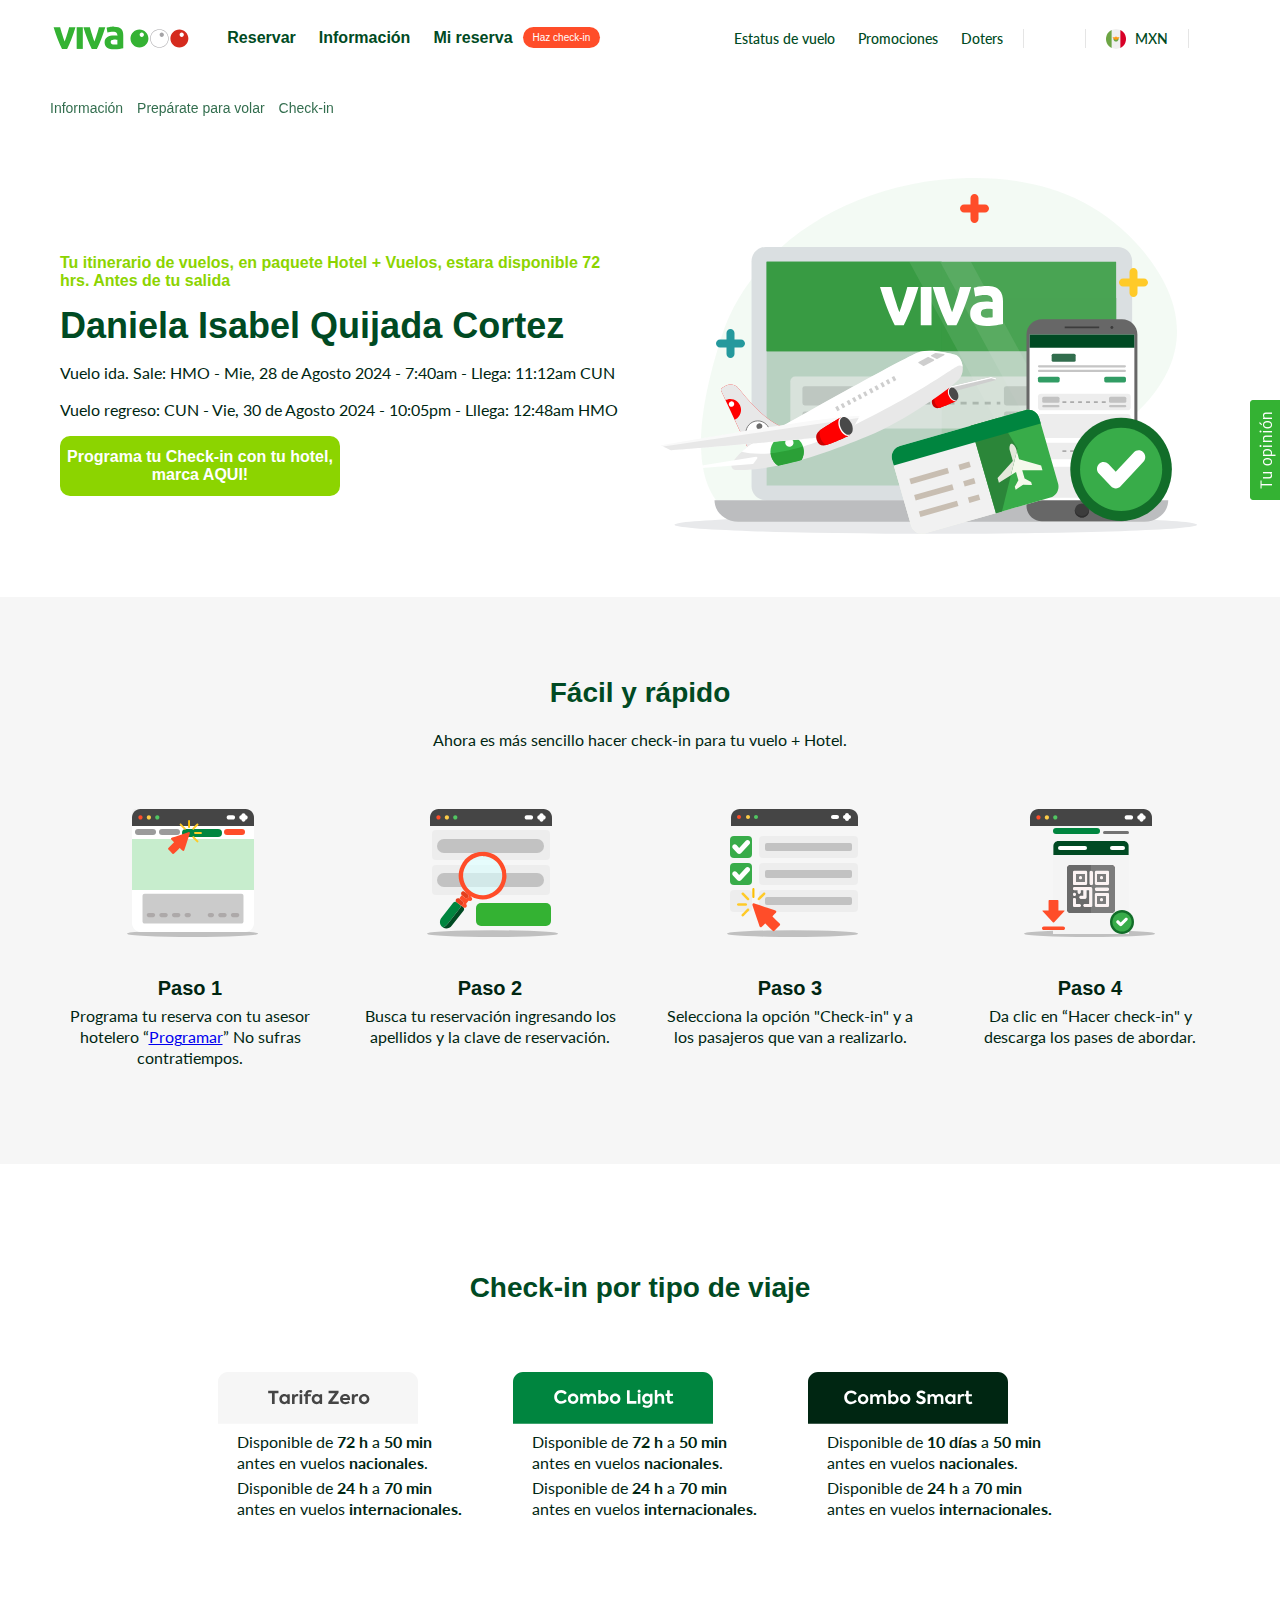
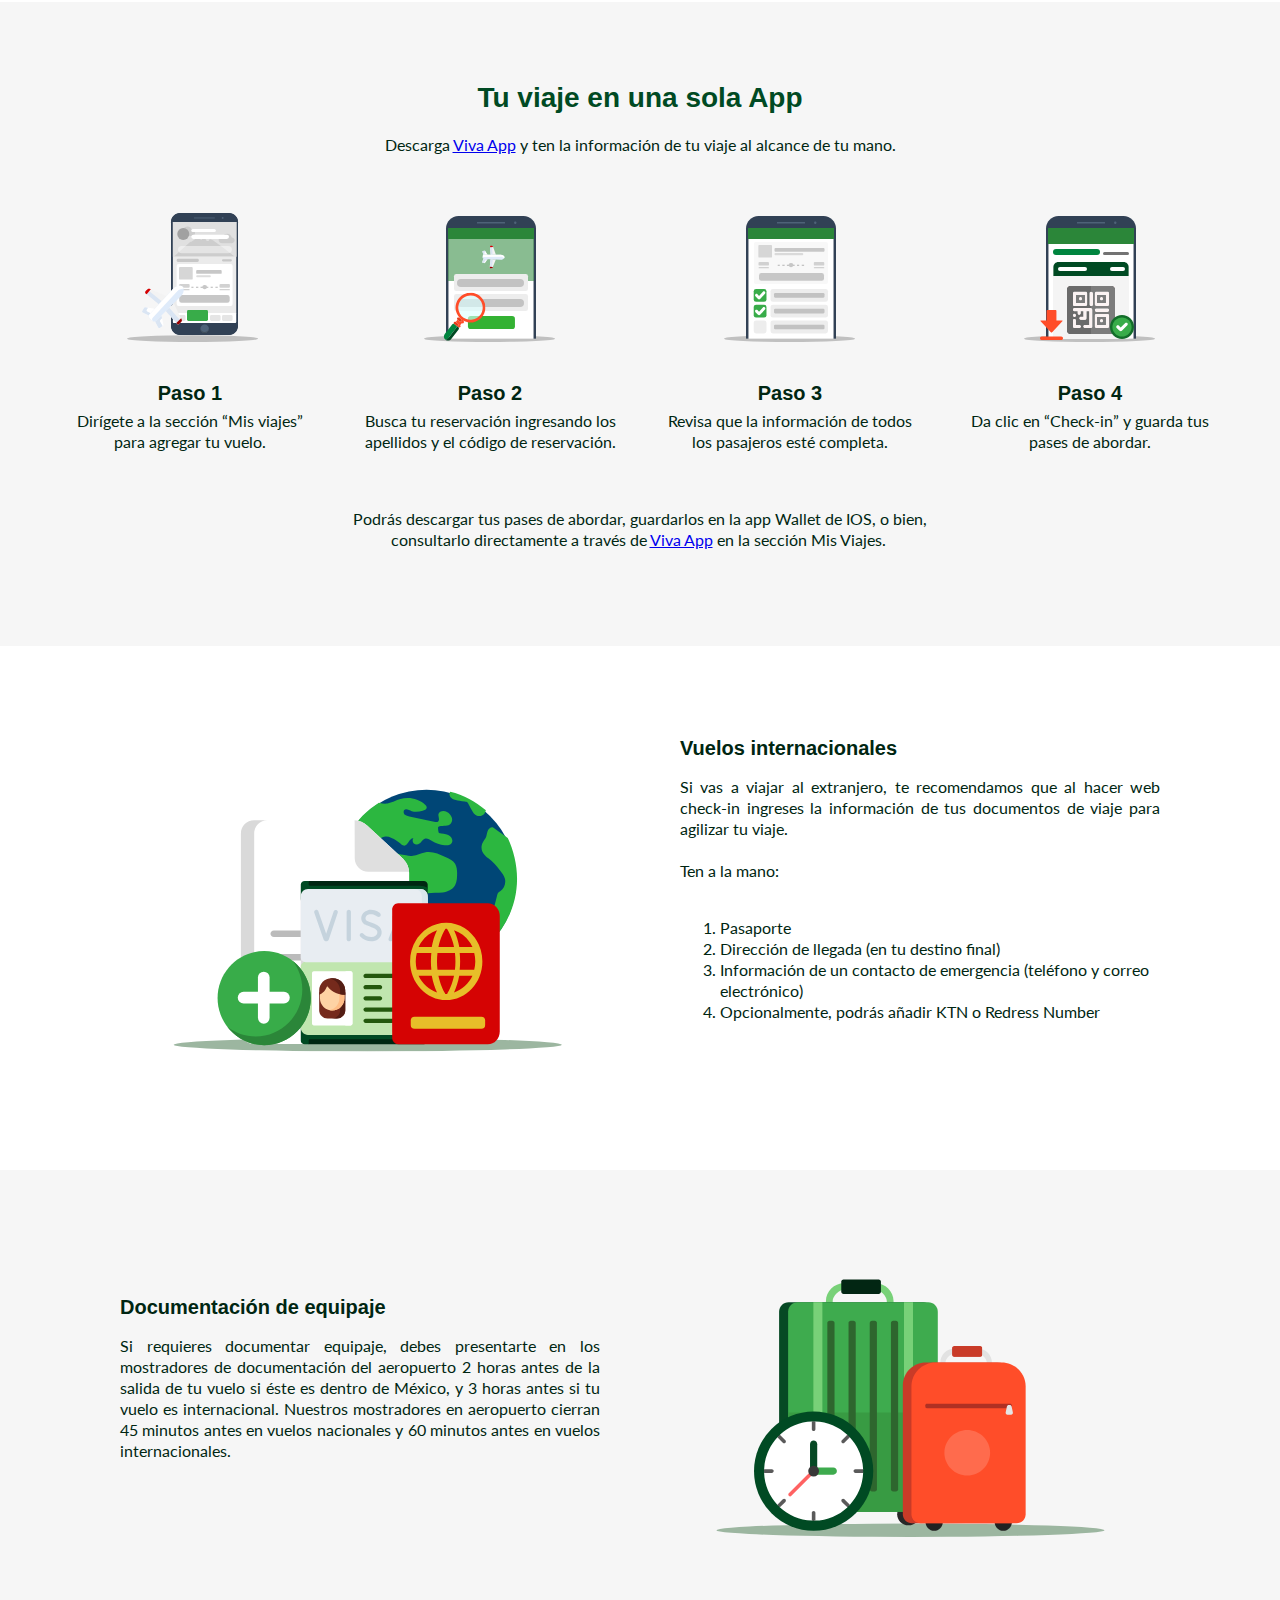
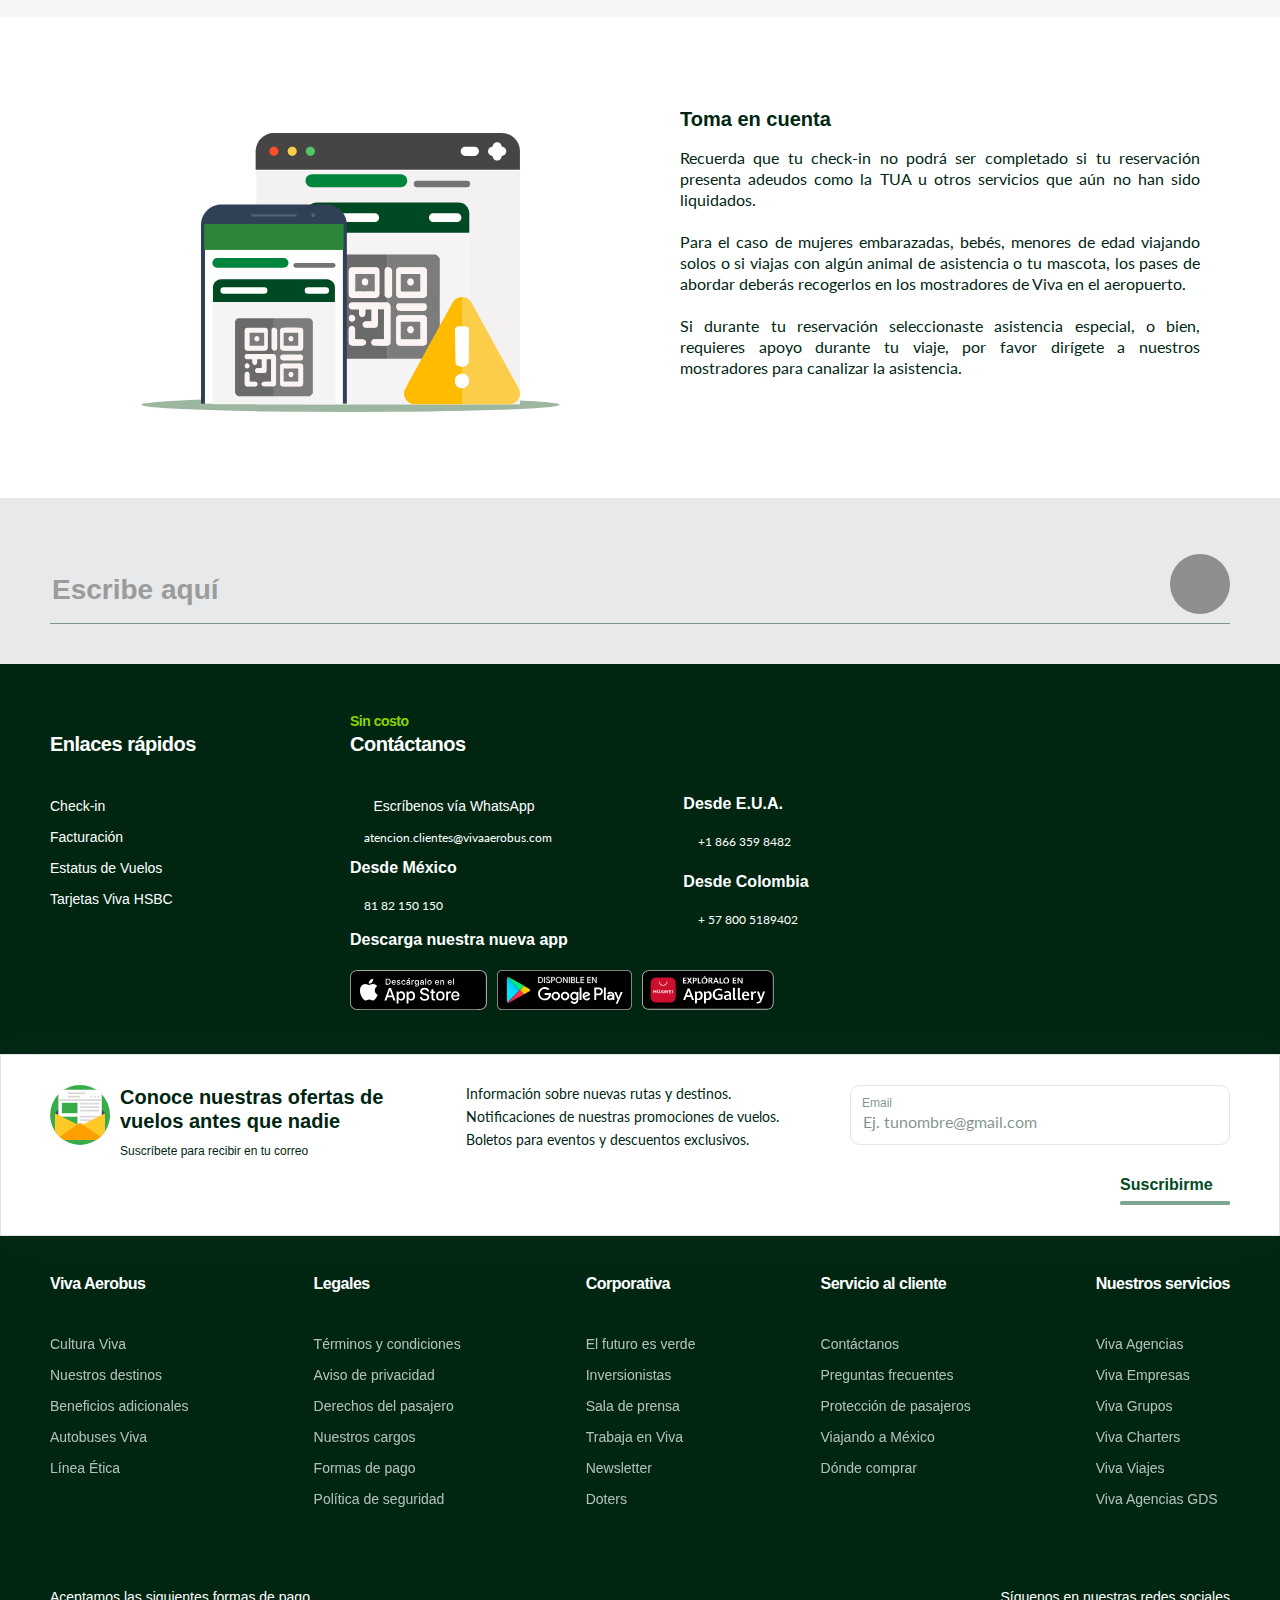
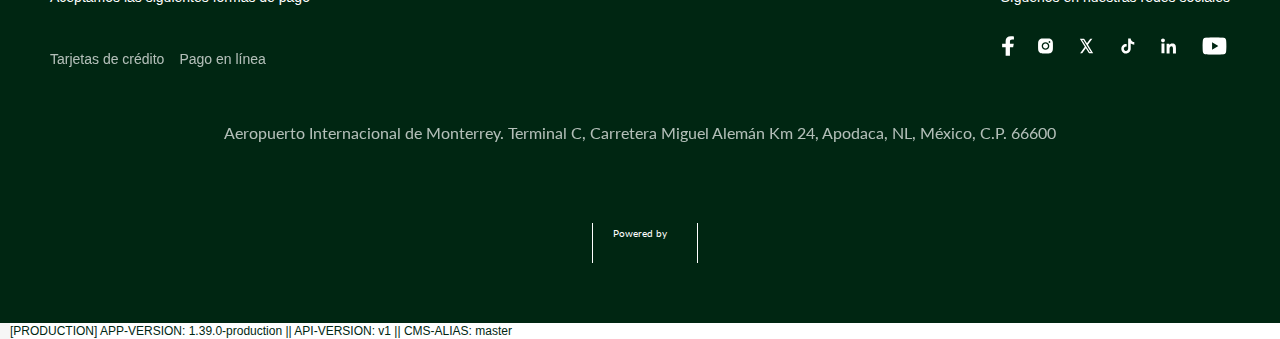
==== commit fec71909: "Add files via upload" ====
--- a/index.html
+++ b/index.html
@@ -46,7 +46,7 @@
       "position": 2
     }
   ]
-}</script></ngx-json-ld><div _ngcontent-uxi-c174="" class="app-container"><div _ngcontent-uxi-c174="" class="app-content"><app-android-banner _ngcontent-uxi-c174="" _nghost-uxi-c105=""><!----></app-android-banner><app-viva-header _ngcontent-uxi-c174="" _nghost-uxi-c162="" class="ng-star-inserted"><header _ngcontent-uxi-c162=""><div _ngcontent-uxi-c162="" class="sticky-container w-100"><div _ngcontent-uxi-c162="" class="viva-header header-background"><div _ngcontent-uxi-c162="" class="container h-100"><div _ngcontent-uxi-c162="" class="row header-container"><div _ngcontent-uxi-c162="" class="w-100 col-xl-12 pl-20 pl-lg-10 pr-10 pr-lg-10"><app-main-header _ngcontent-uxi-c162="" _nghost-uxi-c113="" class="ng-star-inserted"><div _ngcontent-uxi-c113="" class="header-container d-flex flex-row justify-content-between align-items-center w-100"><div _ngcontent-uxi-c113="" class="d-flex flex-row flex-fill"><a _ngcontent-uxi-c113="" class="header-logo" href="https://www.vivaaerobus.com/es-mx/"><img _ngcontent-uxi-c113="" alt="VivaAerobus" src="./Check-in y pase de abordar _ Viva Aerobus_files/viva-logo.svg"></a><div _ngcontent-uxi-c113="" class="d-flex flex-row justify-content-start align-items-center left-section hide-sm"><button _ngcontent-uxi-c113="" class="viva-btn normal left-button"><span _ngcontent-uxi-c113="">Reservar</span><div _ngcontent-uxi-c113="" class="line line-hidden"></div></button><button _ngcontent-uxi-c113="" class="viva-btn normal left-button"><span _ngcontent-uxi-c113="">Información</span><div _ngcontent-uxi-c113="" class="line line-hidden"></div></button><button _ngcontent-uxi-c113="" class="viva-btn normal left-button"><div _ngcontent-uxi-c113="" class="d-flex flex-row justify-content-start align-items-center"><span _ngcontent-uxi-c113="">Mi reserva</span><div _ngcontent-uxi-c113="" class="viva-badge ml-10 px-10"><label _ngcontent-uxi-c113="">Haz check-in</label></div></div><div _ngcontent-uxi-c113="" class="line line-hidden"></div></button></div></div><div _ngcontent-uxi-c113="" class="d-flex flex-row justify-content-end align-items-center right-section hide-sm"><!----><button _ngcontent-uxi-c113="" class="viva-btn normal right-button ng-star-inserted"><span _ngcontent-uxi-c113="">Estatus de vuelo</span><div _ngcontent-uxi-c113="" class="line line-hidden"></div></button><!----><app-call-to-action _ngcontent-uxi-c113="" class="header-link ng-star-inserted" _nghost-uxi-c82=""><a _ngcontent-uxi-c82="" href="https://www.vivaaerobus.com/es-mx/promociones" title="" target="_self" class="ng-star-inserted"><button _ngcontent-uxi-c113="" class="viva-btn normal right-button ng-star-inserted"><span _ngcontent-uxi-c113=""> Promociones</span><div _ngcontent-uxi-c113="" class="line line-hidden"></div></button><!----></a><!----><!----><!----><!----><!----></app-call-to-action><app-call-to-action _ngcontent-uxi-c113="" class="header-link ng-star-inserted" _nghost-uxi-c82=""><a _ngcontent-uxi-c82="" href="https://www.vivaaerobus.com/es-mx/membresia/puntos-doters" title="" target="_self" class="ng-star-inserted"><button _ngcontent-uxi-c113="" class="viva-btn normal right-button ng-star-inserted"><span _ngcontent-uxi-c113=""> Doters</span><div _ngcontent-uxi-c113="" class="line line-hidden"></div></button><!----></a><!----><!----><!----><!----><!----></app-call-to-action><!----><div _ngcontent-uxi-c113="" class="header-separator"></div><app-site-search-button _ngcontent-uxi-c113="" _nghost-uxi-c107=""><a _ngcontent-uxi-c107="" class="d-flex flex-row align-items-center justify-content-center icon-link"><i _ngcontent-uxi-c107="" class=""></i></a></app-site-search-button><div _ngcontent-uxi-c113="" class="header-separator"></div><app-curloc-button _ngcontent-uxi-c113="" _nghost-uxi-c108=""><button _ngcontent-uxi-c108="" class="viva-btn normal line-button"><div _ngcontent-uxi-c108="" class="content"><img _ngcontent-uxi-c108="" width="20px" height="20px" loading="lazy" class="country-flag" src="./Check-in y pase de abordar _ Viva Aerobus_files/es-mx.svg"><span _ngcontent-uxi-c108="">MXN</span></div><div _ngcontent-uxi-c108="" class="line line-hidden"></div></button></app-curloc-button><div _ngcontent-uxi-c113="" class="header-separator"></div></div><div _ngcontent-uxi-c113="" class="d-flex flex-row justify-content-end align-items-center right-section"><div _ngcontent-uxi-c113="" class="header-separator hide-md"></div><app-header-login _ngcontent-uxi-c113="" _nghost-uxi-c111=""><div _ngcontent-uxi-c111=""><a _ngcontent-uxi-c111="" class="icon-link d-flex align-items-center"><i _ngcontent-uxi-c111="" class=""></i><!----><!----><!----></a><div _ngcontent-uxi-c111="" class="d-none d-md-block"><!----></div></div><app-sso-popover _ngcontent-uxi-c111="" _nghost-uxi-c110="" class="ng-star-inserted"><!----></app-sso-popover><!----></app-header-login><!----></div></div></app-main-header><!----><!----><!----><!----><!----><!----></div></div></div></div></div><div _ngcontent-uxi-c162="" class="viva-header menu"><!----><!----><!----><!----><!----><!----><!----></div><div _ngcontent-uxi-c162="" class="viva-header menu-backdrop"></div></header></app-viva-header><!----><router-outlet _ngcontent-uxi-c174=""></router-outlet><app-dynamic _nghost-uxi-c213="" class="ng-star-inserted"><div _ngcontent-uxi-c213="" fxflex="" class="dynamic-page-container ng-star-inserted"><app-alert-banner _ngcontent-uxi-c213="" _nghost-uxi-c209="" class="ng-tns-c209-2"><!----></app-alert-banner><app-breadcrumbs _ngcontent-uxi-c213="" _nghost-uxi-c210="" class="ng-star-inserted"><div _ngcontent-uxi-c210="" class="container mt-20 mb-20"><a _ngcontent-uxi-c210="" class="medium-title dark opacity-8 text-decoration-none mr-10 ng-star-inserted" href="https://www.vivaaerobus.com/es-mx/info"> Información <i _ngcontent-uxi-c210="" class="fas fa-angle-right ng-star-inserted"></i><!----></a><!----><a _ngcontent-uxi-c210="" class="medium-title dark opacity-8 text-decoration-none mr-10 ng-star-inserted" href="tel:+8006818027"> Prepárate para volar <i _ngcontent-uxi-c210="" class="fas fa-angle-right ng-star-inserted"></i><!----></a><!----><a _ngcontent-uxi-c210="" class="medium-title dark opacity-8 text-decoration-none mr-10 ng-star-inserted" href="https://www.vivaaerobus.com/es-mx/info/preparate-para-volar/check-in"> Check-in <!----></a><!----><!----></div></app-breadcrumbs><!----><!----><div _ngcontent-uxi-c213="" class="ng-star-inserted"><app-component-container _ngcontent-uxi-c213=""><app-header _nghost-uxi-c181="" class="ng-star-inserted"><div _ngcontent-uxi-c181="" class="solid-color row ng-star-inserted"><div _ngcontent-uxi-c181="" class="container flex reorder"><div _ngcontent-uxi-c181="" class="col-6 item media-1"><app-heading _ngcontent-uxi-c181="" _nghost-uxi-c178=""><div _ngcontent-uxi-c178="" id="h2"><div _ngcontent-uxi-c178="" class="row justify-content-start ng-star-inserted"><div _ngcontent-uxi-c178="" class="col-xl-5 col-lg-6 col-md-6 col-sm-12 col-12 text-left full-width ng-star-inserted"><!---->
+}</script></ngx-json-ld><div _ngcontent-uxi-c174="" class="app-container"><div _ngcontent-uxi-c174="" class="app-content"><app-android-banner _ngcontent-uxi-c174="" _nghost-uxi-c105=""><!----></app-android-banner><app-viva-header _ngcontent-uxi-c174="" _nghost-uxi-c162="" class="ng-star-inserted"><header _ngcontent-uxi-c162=""><div _ngcontent-uxi-c162="" class="sticky-container w-100"><div _ngcontent-uxi-c162="" class="viva-header header-background"><div _ngcontent-uxi-c162="" class="container h-100"><div _ngcontent-uxi-c162="" class="row header-container"><div _ngcontent-uxi-c162="" class="w-100 col-xl-12 pl-20 pl-lg-10 pr-10 pr-lg-10"><app-main-header _ngcontent-uxi-c162="" _nghost-uxi-c113="" class="ng-star-inserted"><div _ngcontent-uxi-c113="" class="header-container d-flex flex-row justify-content-between align-items-center w-100"><div _ngcontent-uxi-c113="" class="d-flex flex-row flex-fill"><a _ngcontent-uxi-c113="" class="header-logo" href="https://www.vivaaerobus.com/es-mx/"><img _ngcontent-uxi-c113="" alt="VivaAerobus" src="./Check-in y pase de abordar _ Viva Aerobus_files/viva-logo.svg"></a><div _ngcontent-uxi-c113="" class="d-flex flex-row justify-content-start align-items-center left-section hide-sm"><button _ngcontent-uxi-c113="" class="viva-btn normal left-button"><span _ngcontent-uxi-c113="">Reservar</span><div _ngcontent-uxi-c113="" class="line line-hidden"></div></button><button _ngcontent-uxi-c113="" class="viva-btn normal left-button"><span _ngcontent-uxi-c113="">Información</span><div _ngcontent-uxi-c113="" class="line line-hidden"></div></button><button _ngcontent-uxi-c113="" class="viva-btn normal left-button"><div _ngcontent-uxi-c113="" class="d-flex flex-row justify-content-start align-items-center"><span _ngcontent-uxi-c113="">Mi reserva</span><div _ngcontent-uxi-c113="" class="viva-badge ml-10 px-10"><label _ngcontent-uxi-c113="">Haz check-in</label></div></div><div _ngcontent-uxi-c113="" class="line line-hidden"></div></button></div></div><div _ngcontent-uxi-c113="" class="d-flex flex-row justify-content-end align-items-center right-section hide-sm"><!----><button _ngcontent-uxi-c113="" class="viva-btn normal right-button ng-star-inserted"><span _ngcontent-uxi-c113="">Estatus de vuelo</span><div _ngcontent-uxi-c113="" class="line line-hidden"></div></button><!----><app-call-to-action _ngcontent-uxi-c113="" class="header-link ng-star-inserted" _nghost-uxi-c82=""><a _ngcontent-uxi-c82="" href="https://www.vivaaerobus.com/es-mx/promociones" title="" target="_self" class="ng-star-inserted"><button _ngcontent-uxi-c113="" class="viva-btn normal right-button ng-star-inserted"><span _ngcontent-uxi-c113=""> Promociones</span><div _ngcontent-uxi-c113="" class="line line-hidden"></div></button><!----></a><!----><!----><!----><!----><!----></app-call-to-action><app-call-to-action _ngcontent-uxi-c113="" class="header-link ng-star-inserted" _nghost-uxi-c82=""><a _ngcontent-uxi-c82="" href="https://www.vivaaerobus.com/es-mx/membresia/puntos-doters" title="" target="_self" class="ng-star-inserted"><button _ngcontent-uxi-c113="" class="viva-btn normal right-button ng-star-inserted"><span _ngcontent-uxi-c113=""> Doters</span><div _ngcontent-uxi-c113="" class="line line-hidden"></div></button><!----></a><!----><!----><!----><!----><!----></app-call-to-action><!----><div _ngcontent-uxi-c113="" class="header-separator"></div><app-site-search-button _ngcontent-uxi-c113="" _nghost-uxi-c107=""><a _ngcontent-uxi-c107="" class="d-flex flex-row align-items-center justify-content-center icon-link"><i _ngcontent-uxi-c107="" class=""></i></a></app-site-search-button><div _ngcontent-uxi-c113="" class="header-separator"></div><app-curloc-button _ngcontent-uxi-c113="" _nghost-uxi-c108=""><button _ngcontent-uxi-c108="" class="viva-btn normal line-button"><div _ngcontent-uxi-c108="" class="content"><img _ngcontent-uxi-c108="" width="20px" height="20px" loading="lazy" class="country-flag" src="./Check-in y pase de abordar _ Viva Aerobus_files/es-mx.svg"><span _ngcontent-uxi-c108="">MXN</span></div><div _ngcontent-uxi-c108="" class="line line-hidden"></div></button></app-curloc-button><div _ngcontent-uxi-c113="" class="header-separator"></div></div><div _ngcontent-uxi-c113="" class="d-flex flex-row justify-content-end align-items-center right-section"><div _ngcontent-uxi-c113="" class="header-separator hide-md"></div><app-header-login _ngcontent-uxi-c113="" _nghost-uxi-c111=""><div _ngcontent-uxi-c111=""><a _ngcontent-uxi-c111="" class="icon-link d-flex align-items-center"><i _ngcontent-uxi-c111="" class=""></i><!----><!----><!----></a><div _ngcontent-uxi-c111="" class="d-none d-md-block"><!----></div></div><app-sso-popover _ngcontent-uxi-c111="" _nghost-uxi-c110="" class="ng-star-inserted"><!----></app-sso-popover><!----></app-header-login><!----></div></div></app-main-header><!----><!----><!----><!----><!----><!----></div></div></div></div></div><div _ngcontent-uxi-c162="" class="viva-header menu"><!----><!----><!----><!----><!----><!----><!----></div><div _ngcontent-uxi-c162="" class="viva-header menu-backdrop"></div></header></app-viva-header><!----><router-outlet _ngcontent-uxi-c174=""></router-outlet><app-dynamic _nghost-uxi-c213="" class="ng-star-inserted"><div _ngcontent-uxi-c213="" fxflex="" class="dynamic-page-container ng-star-inserted"><app-alert-banner _ngcontent-uxi-c213="" _nghost-uxi-c209="" class="ng-tns-c209-2"><!----></app-alert-banner><app-breadcrumbs _ngcontent-uxi-c213="" _nghost-uxi-c210="" class="ng-star-inserted"><div _ngcontent-uxi-c210="" class="container mt-20 mb-20"><a _ngcontent-uxi-c210="" class="medium-title dark opacity-8 text-decoration-none mr-10 ng-star-inserted" href="https://www.vivaaerobus.com/es-mx/info"> Información <i _ngcontent-uxi-c210="" class=""></i><!----></a><!----><a _ngcontent-uxi-c210="" class="medium-title dark opacity-8 text-decoration-none mr-10 ng-star-inserted" href="tel:+8006818027"> Prepárate para volar <i _ngcontent-uxi-c210="" class=""></i><!----></a><!----><a _ngcontent-uxi-c210="" class="medium-title dark opacity-8 text-decoration-none mr-10 ng-star-inserted" href="https://www.vivaaerobus.com/es-mx/info/preparate-para-volar/check-in"> Check-in <!----></a><!----><!----></div></app-breadcrumbs><!----><!----><div _ngcontent-uxi-c213="" class="ng-star-inserted"><app-component-container _ngcontent-uxi-c213=""><app-header _nghost-uxi-c181="" class="ng-star-inserted"><div _ngcontent-uxi-c181="" class="solid-color row ng-star-inserted"><div _ngcontent-uxi-c181="" class="container flex reorder"><div _ngcontent-uxi-c181="" class="col-6 item media-1"><app-heading _ngcontent-uxi-c181="" _nghost-uxi-c178=""><div _ngcontent-uxi-c178="" id="h2"><div _ngcontent-uxi-c178="" class="row justify-content-start ng-star-inserted"><div _ngcontent-uxi-c178="" class="col-xl-5 col-lg-6 col-md-6 col-sm-12 col-12 text-left full-width ng-star-inserted"><!---->
 <p _ngcontent-uxi-c178="" class="subheader ng-star-inserted"> Tu itinerario de vuelos, en paquete Hotel + Vuelos, estara disponible 72 hrs. Antes de tu salida</p><!----><!---->
 <h2 _ngcontent-uxi-c178="" class="mt-0 mb-2 ng-star-inserted"> Daniela Isabel Quijada Cortez</h2><!---->
 <p _ngcontent-uxi-c178="" class="ng-star-inserted"> Vuelo  ida. Sale: HMO - Mie, 28 de Agosto 2024 - 7:40am - Llega: 11:12am CUN</p>
